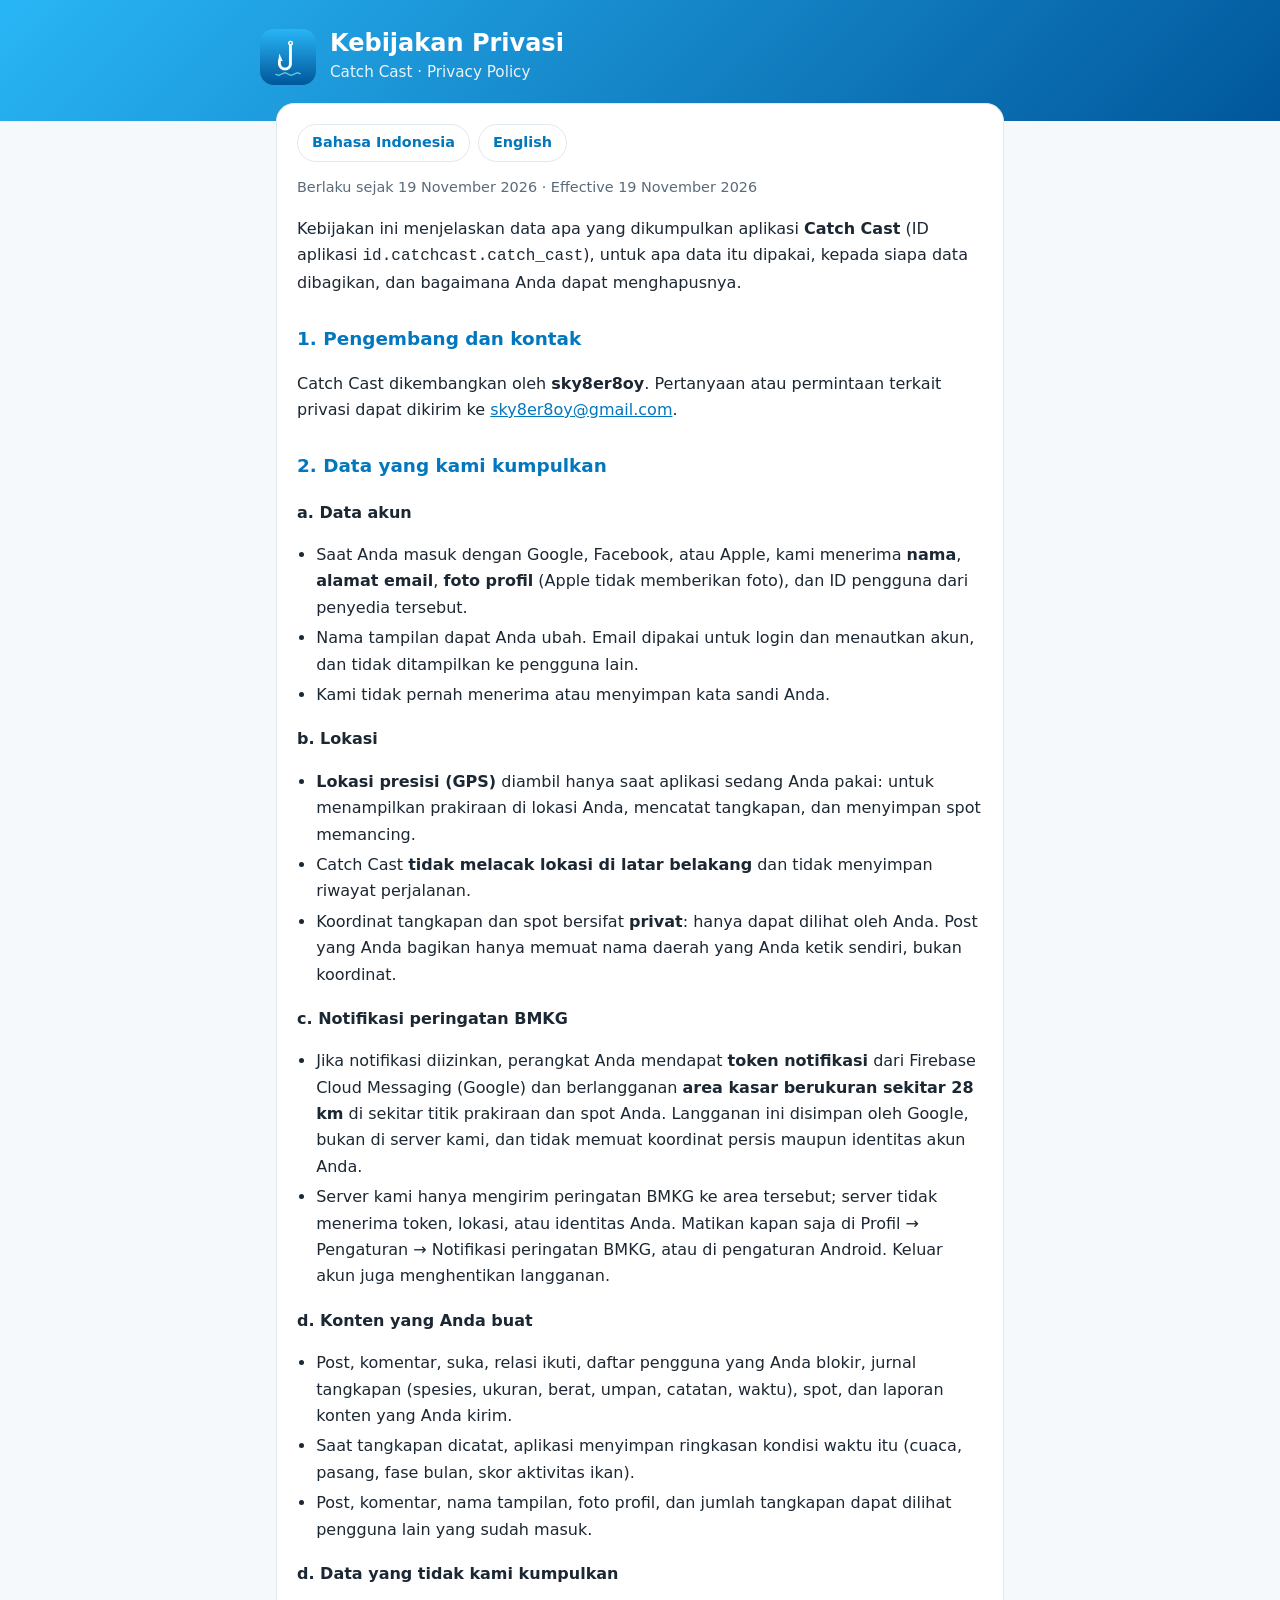
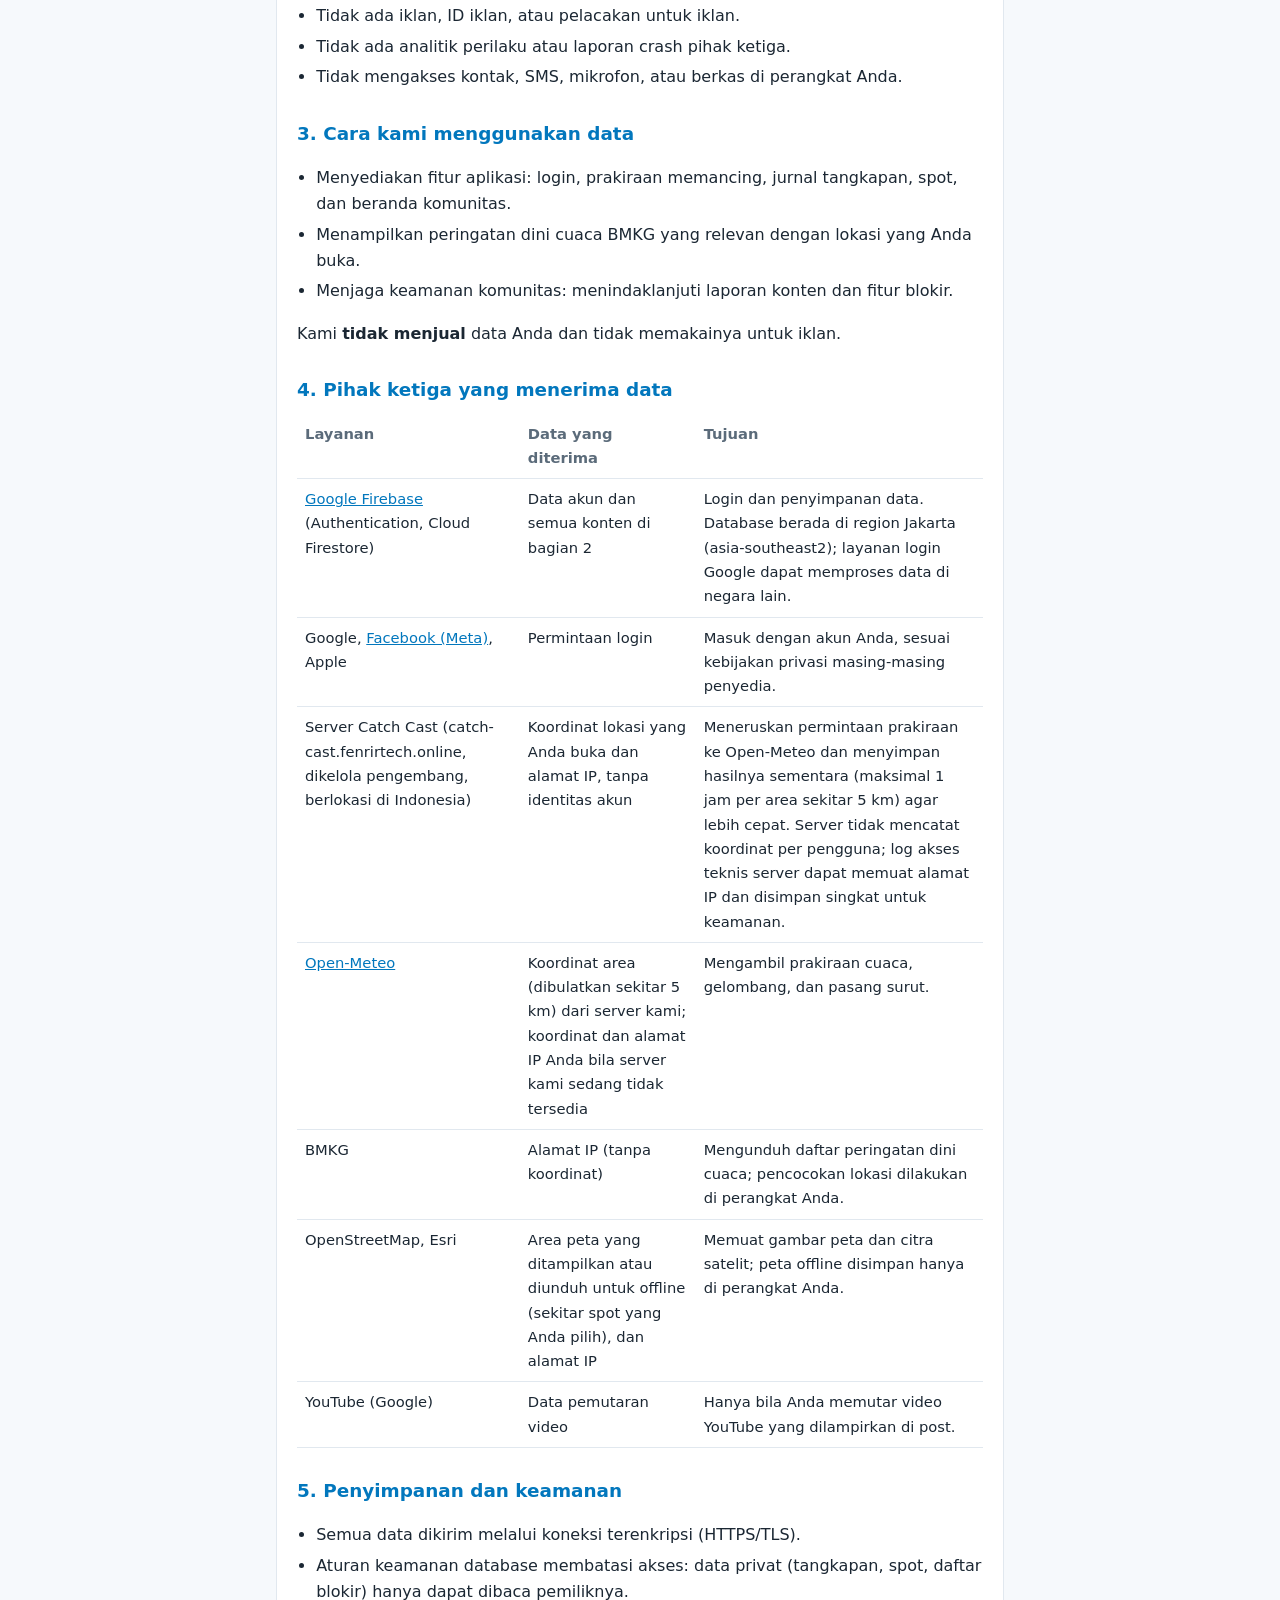
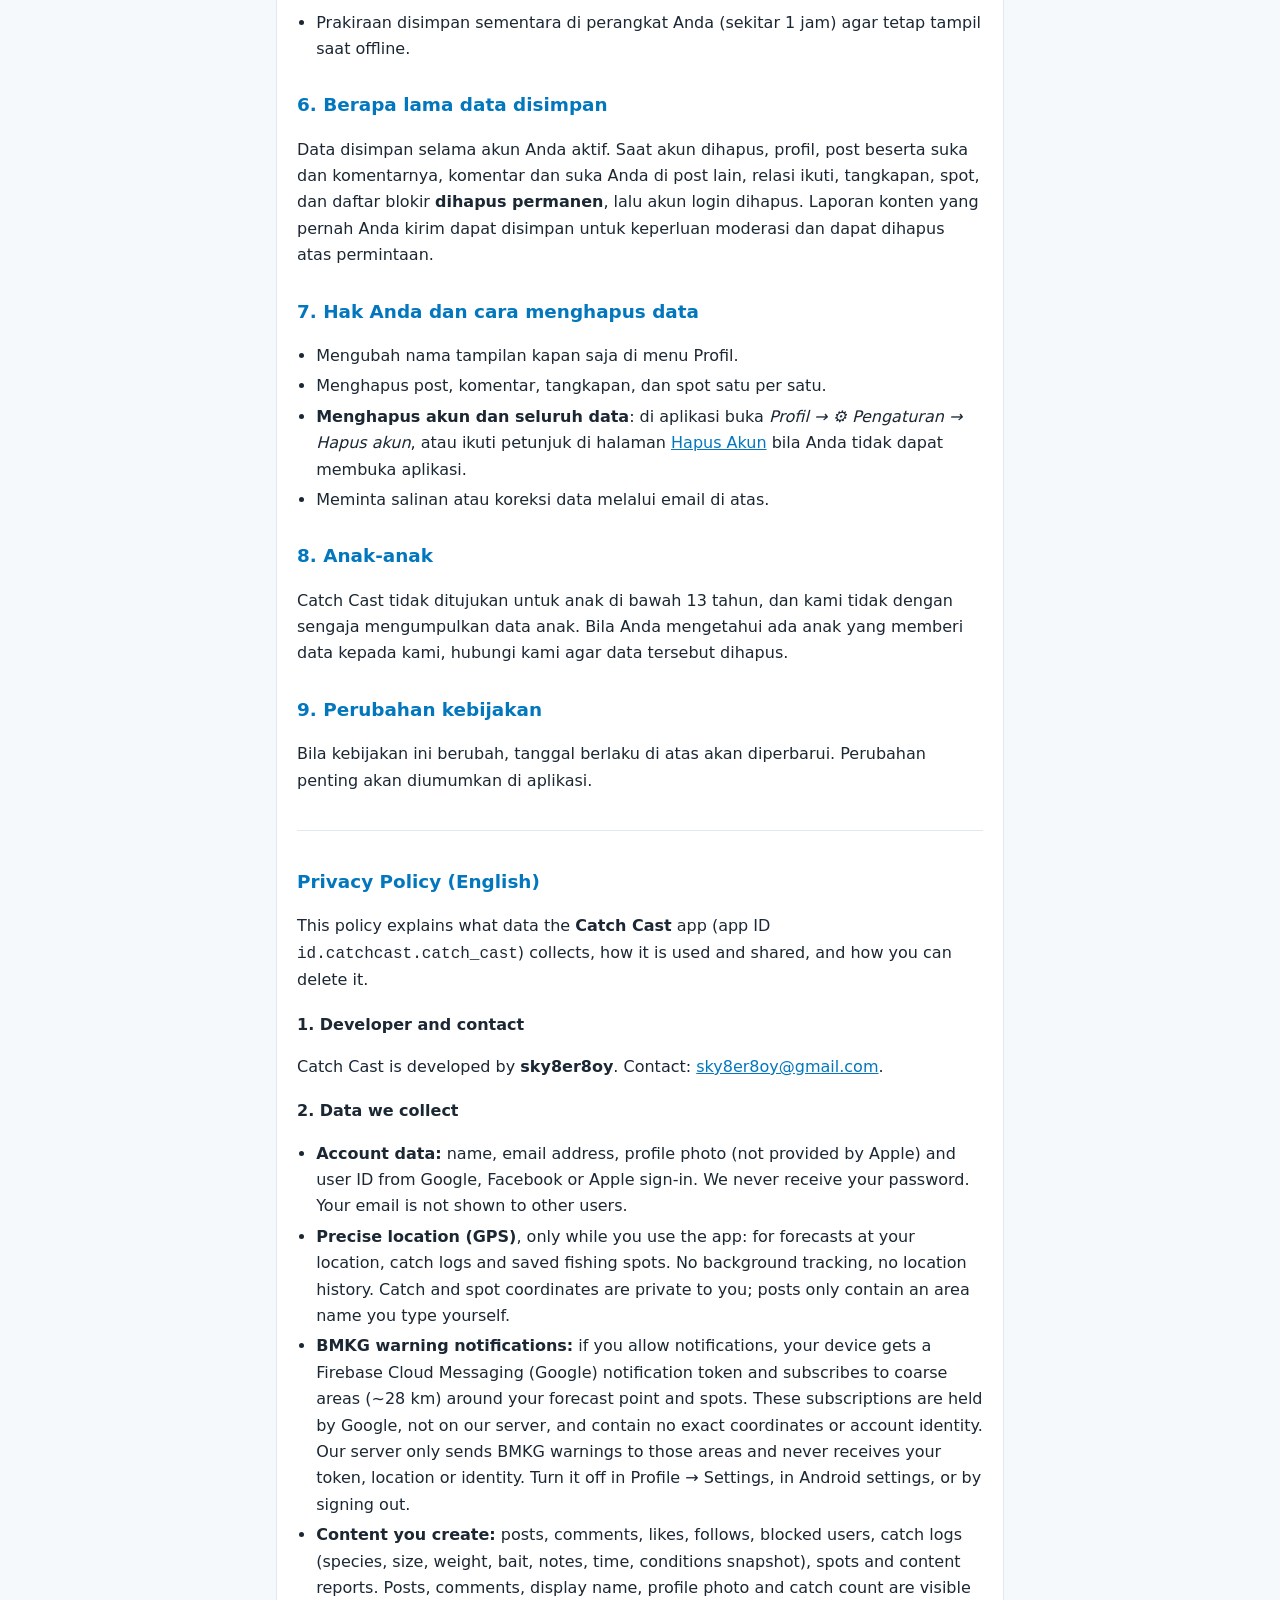
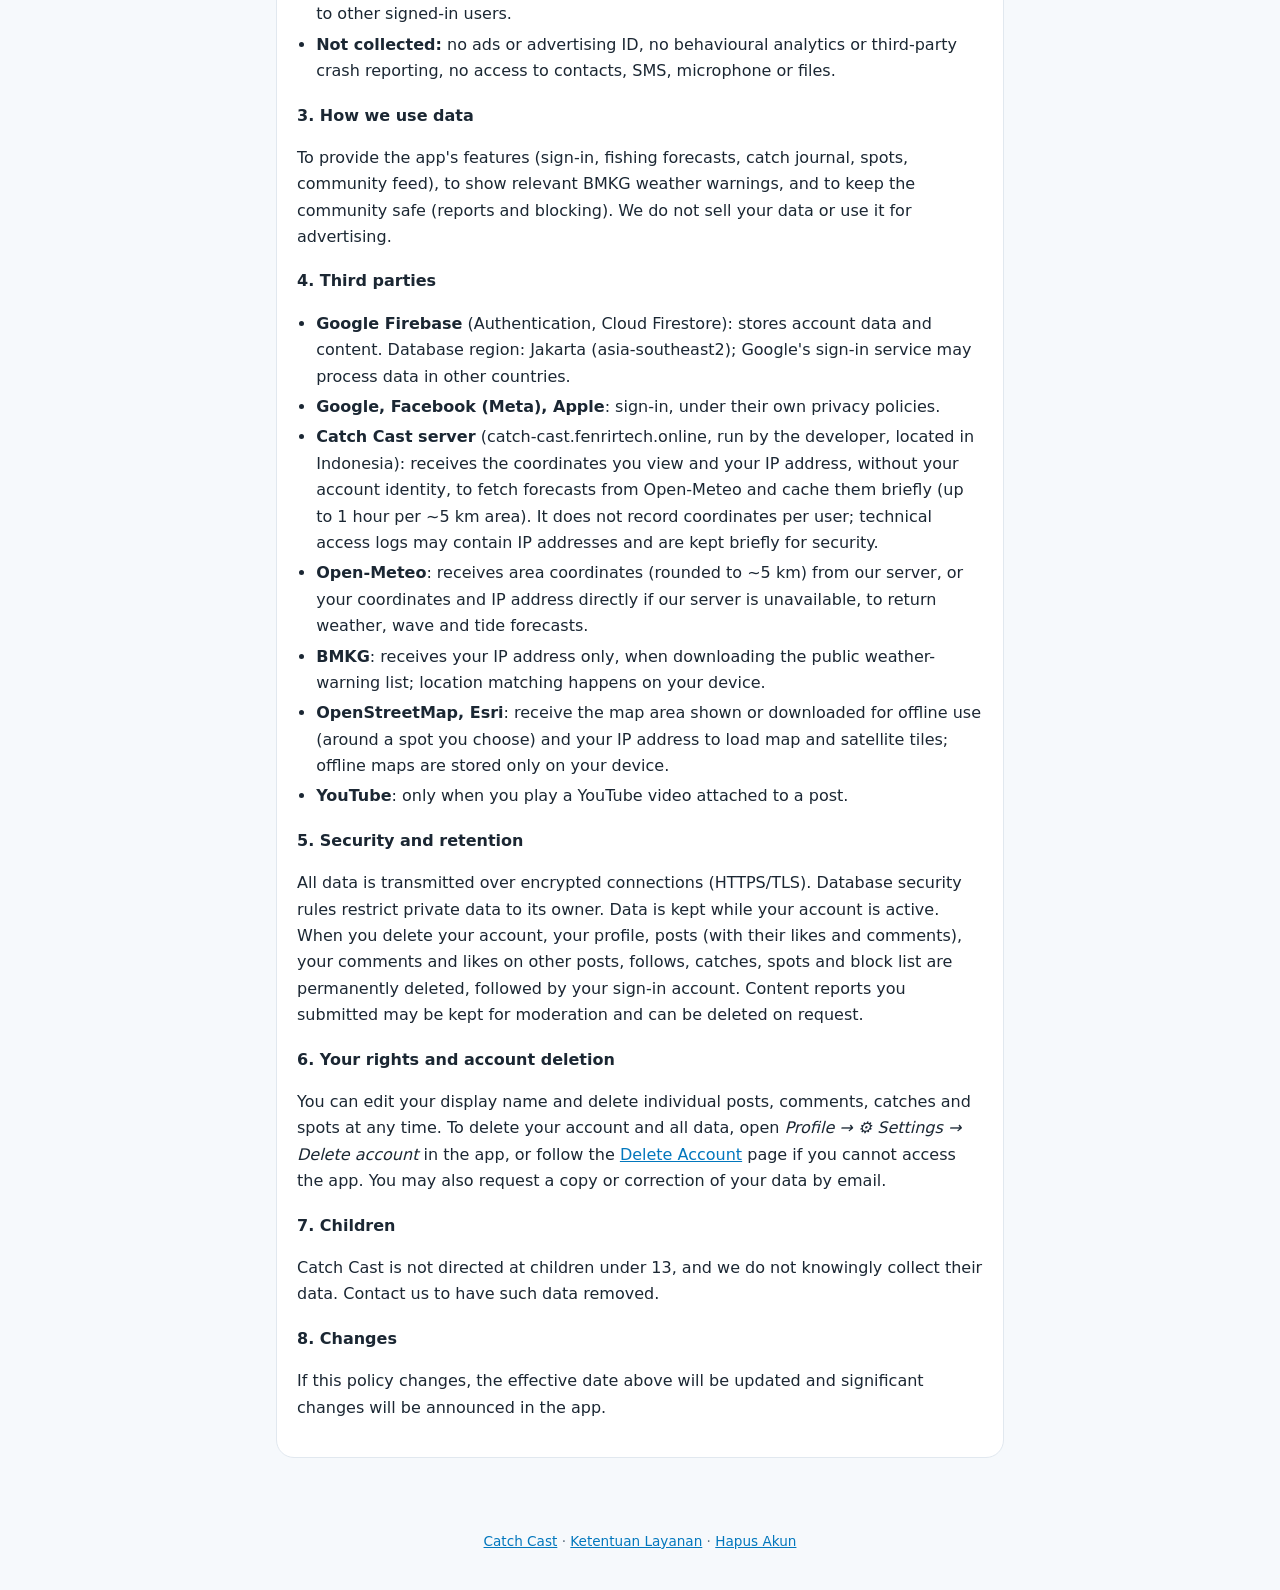
==== privacy/index.html @ 6a2d760c "Perbarui kebijakan privasi: server Catch Cast, notifikasi BMKG, peta offline Co-Authored-By: Claude " ====
<!doctype html>
<html lang="id">
<head>
<meta charset="utf-8">
<meta name="viewport" content="width=device-width, initial-scale=1">
<title>Kebijakan Privasi · Catch Cast</title>
<meta name="description" content="Kebijakan privasi aplikasi Catch Cast: data yang dikumpulkan, penggunaannya, dan cara menghapusnya.">
<link rel="icon" href="../icon.png">
<link rel="stylesheet" href="../style.css">
</head>
<body>
<header>
  <div class="wrap">
    <img src="../icon.png" alt="Logo Catch Cast">
    <div>
      <h1>Kebijakan Privasi</h1>
      <p>Catch Cast · Privacy Policy</p>
    </div>
  </div>
</header>
<main class="wrap">
<div class="card">
<div class="lang"><a href="#id">Bahasa Indonesia</a><a href="#en">English</a></div>
<p class="meta">Berlaku sejak 19 November 2026 · Effective 19 November 2026</p>

<section id="id">
<p>Kebijakan ini menjelaskan data apa yang dikumpulkan aplikasi <strong>Catch Cast</strong> (ID aplikasi <code>id.catchcast.catch_cast</code>), untuk apa data itu dipakai, kepada siapa data dibagikan, dan bagaimana Anda dapat menghapusnya.</p>

<h2>1. Pengembang dan kontak</h2>
<p>Catch Cast dikembangkan oleh <strong>sky8er8oy</strong>. Pertanyaan atau permintaan terkait privasi dapat dikirim ke <a href="mailto:sky8er8oy@gmail.com">sky8er8oy@gmail.com</a>.</p>

<h2>2. Data yang kami kumpulkan</h2>
<h3>a. Data akun</h3>
<ul>
  <li>Saat Anda masuk dengan Google, Facebook, atau Apple, kami menerima <strong>nama</strong>, <strong>alamat email</strong>, <strong>foto profil</strong> (Apple tidak memberikan foto), dan ID pengguna dari penyedia tersebut.</li>
  <li>Nama tampilan dapat Anda ubah. Email dipakai untuk login dan menautkan akun, dan tidak ditampilkan ke pengguna lain.</li>
  <li>Kami tidak pernah menerima atau menyimpan kata sandi Anda.</li>
</ul>
<h3>b. Lokasi</h3>
<ul>
  <li><strong>Lokasi presisi (GPS)</strong> diambil hanya saat aplikasi sedang Anda pakai: untuk menampilkan prakiraan di lokasi Anda, mencatat tangkapan, dan menyimpan spot memancing.</li>
  <li>Catch Cast <strong>tidak melacak lokasi di latar belakang</strong> dan tidak menyimpan riwayat perjalanan.</li>
  <li>Koordinat tangkapan dan spot bersifat <strong>privat</strong>: hanya dapat dilihat oleh Anda. Post yang Anda bagikan hanya memuat nama daerah yang Anda ketik sendiri, bukan koordinat.</li>
</ul>
<h3>c. Notifikasi peringatan BMKG</h3>
<ul>
  <li>Jika notifikasi diizinkan, perangkat Anda mendapat <strong>token notifikasi</strong> dari Firebase Cloud Messaging (Google) dan berlangganan <strong>area kasar berukuran sekitar 28 km</strong> di sekitar titik prakiraan dan spot Anda. Langganan ini disimpan oleh Google, bukan di server kami, dan tidak memuat koordinat persis maupun identitas akun Anda.</li>
  <li>Server kami hanya mengirim peringatan BMKG ke area tersebut; server tidak menerima token, lokasi, atau identitas Anda. Matikan kapan saja di Profil → Pengaturan → Notifikasi peringatan BMKG, atau di pengaturan Android. Keluar akun juga menghentikan langganan.</li>
</ul>
<h3>d. Konten yang Anda buat</h3>
<ul>
  <li>Post, komentar, suka, relasi ikuti, daftar pengguna yang Anda blokir, jurnal tangkapan (spesies, ukuran, berat, umpan, catatan, waktu), spot, dan laporan konten yang Anda kirim.</li>
  <li>Saat tangkapan dicatat, aplikasi menyimpan ringkasan kondisi waktu itu (cuaca, pasang, fase bulan, skor aktivitas ikan).</li>
  <li>Post, komentar, nama tampilan, foto profil, dan jumlah tangkapan dapat dilihat pengguna lain yang sudah masuk.</li>
</ul>
<h3>d. Data yang tidak kami kumpulkan</h3>
<ul>
  <li>Tidak ada iklan, ID iklan, atau pelacakan untuk iklan.</li>
  <li>Tidak ada analitik perilaku atau laporan crash pihak ketiga.</li>
  <li>Tidak mengakses kontak, SMS, mikrofon, atau berkas di perangkat Anda.</li>
</ul>

<h2>3. Cara kami menggunakan data</h2>
<ul>
  <li>Menyediakan fitur aplikasi: login, prakiraan memancing, jurnal tangkapan, spot, dan beranda komunitas.</li>
  <li>Menampilkan peringatan dini cuaca BMKG yang relevan dengan lokasi yang Anda buka.</li>
  <li>Menjaga keamanan komunitas: menindaklanjuti laporan konten dan fitur blokir.</li>
</ul>
<p>Kami <strong>tidak menjual</strong> data Anda dan tidak memakainya untuk iklan.</p>

<h2>4. Pihak ketiga yang menerima data</h2>
<div class="table-scroll">
<table>
  <tr><th>Layanan</th><th>Data yang diterima</th><th>Tujuan</th></tr>
  <tr><td><a href="https://firebase.google.com/support/privacy">Google Firebase</a> (Authentication, Cloud Firestore)</td><td>Data akun dan semua konten di bagian 2</td><td>Login dan penyimpanan data. Database berada di region Jakarta (asia-southeast2); layanan login Google dapat memproses data di negara lain.</td></tr>
  <tr><td>Google, <a href="https://www.facebook.com/privacy/policy">Facebook (Meta)</a>, Apple</td><td>Permintaan login</td><td>Masuk dengan akun Anda, sesuai kebijakan privasi masing-masing penyedia.</td></tr>
  <tr><td>Server Catch Cast (catch-cast.fenrirtech.online, dikelola pengembang, berlokasi di Indonesia)</td><td>Koordinat lokasi yang Anda buka dan alamat IP, tanpa identitas akun</td><td>Meneruskan permintaan prakiraan ke Open-Meteo dan menyimpan hasilnya sementara (maksimal 1 jam per area sekitar 5 km) agar lebih cepat. Server tidak mencatat koordinat per pengguna; log akses teknis server dapat memuat alamat IP dan disimpan singkat untuk keamanan.</td></tr>
  <tr><td><a href="https://open-meteo.com/en/terms">Open-Meteo</a></td><td>Koordinat area (dibulatkan sekitar 5 km) dari server kami; koordinat dan alamat IP Anda bila server kami sedang tidak tersedia</td><td>Mengambil prakiraan cuaca, gelombang, dan pasang surut.</td></tr>
  <tr><td>BMKG</td><td>Alamat IP (tanpa koordinat)</td><td>Mengunduh daftar peringatan dini cuaca; pencocokan lokasi dilakukan di perangkat Anda.</td></tr>
  <tr><td>OpenStreetMap, Esri</td><td>Area peta yang ditampilkan atau diunduh untuk offline (sekitar spot yang Anda pilih), dan alamat IP</td><td>Memuat gambar peta dan citra satelit; peta offline disimpan hanya di perangkat Anda.</td></tr>
  <tr><td>YouTube (Google)</td><td>Data pemutaran video</td><td>Hanya bila Anda memutar video YouTube yang dilampirkan di post.</td></tr>
</table>
</div>

<h2>5. Penyimpanan dan keamanan</h2>
<ul>
  <li>Semua data dikirim melalui koneksi terenkripsi (HTTPS/TLS).</li>
  <li>Aturan keamanan database membatasi akses: data privat (tangkapan, spot, daftar blokir) hanya dapat dibaca pemiliknya.</li>
  <li>Prakiraan disimpan sementara di perangkat Anda (sekitar 1 jam) agar tetap tampil saat offline.</li>
</ul>

<h2>6. Berapa lama data disimpan</h2>
<p>Data disimpan selama akun Anda aktif. Saat akun dihapus, profil, post beserta suka dan komentarnya, komentar dan suka Anda di post lain, relasi ikuti, tangkapan, spot, dan daftar blokir <strong>dihapus permanen</strong>, lalu akun login dihapus. Laporan konten yang pernah Anda kirim dapat disimpan untuk keperluan moderasi dan dapat dihapus atas permintaan.</p>

<h2>7. Hak Anda dan cara menghapus data</h2>
<ul>
  <li>Mengubah nama tampilan kapan saja di menu Profil.</li>
  <li>Menghapus post, komentar, tangkapan, dan spot satu per satu.</li>
  <li><strong>Menghapus akun dan seluruh data</strong>: di aplikasi buka <em>Profil → ⚙ Pengaturan → Hapus akun</em>, atau ikuti petunjuk di halaman <a href="../delete-account/">Hapus Akun</a> bila Anda tidak dapat membuka aplikasi.</li>
  <li>Meminta salinan atau koreksi data melalui email di atas.</li>
</ul>

<h2>8. Anak-anak</h2>
<p>Catch Cast tidak ditujukan untuk anak di bawah 13 tahun, dan kami tidak dengan sengaja mengumpulkan data anak. Bila Anda mengetahui ada anak yang memberi data kepada kami, hubungi kami agar data tersebut dihapus.</p>

<h2>9. Perubahan kebijakan</h2>
<p>Bila kebijakan ini berubah, tanggal berlaku di atas akan diperbarui. Perubahan penting akan diumumkan di aplikasi.</p>
</section>

<hr>

<section id="en">
<h2>Privacy Policy (English)</h2>
<p>This policy explains what data the <strong>Catch Cast</strong> app (app ID <code>id.catchcast.catch_cast</code>) collects, how it is used and shared, and how you can delete it.</p>

<h3>1. Developer and contact</h3>
<p>Catch Cast is developed by <strong>sky8er8oy</strong>. Contact: <a href="mailto:sky8er8oy@gmail.com">sky8er8oy@gmail.com</a>.</p>

<h3>2. Data we collect</h3>
<ul>
  <li><strong>Account data:</strong> name, email address, profile photo (not provided by Apple) and user ID from Google, Facebook or Apple sign-in. We never receive your password. Your email is not shown to other users.</li>
  <li><strong>Precise location (GPS)</strong>, only while you use the app: for forecasts at your location, catch logs and saved fishing spots. No background tracking, no location history. Catch and spot coordinates are private to you; posts only contain an area name you type yourself.</li>
  <li><strong>BMKG warning notifications:</strong> if you allow notifications, your device gets a Firebase Cloud Messaging (Google) notification token and subscribes to coarse areas (~28 km) around your forecast point and spots. These subscriptions are held by Google, not on our server, and contain no exact coordinates or account identity. Our server only sends BMKG warnings to those areas and never receives your token, location or identity. Turn it off in Profile → Settings, in Android settings, or by signing out.</li>
  <li><strong>Content you create:</strong> posts, comments, likes, follows, blocked users, catch logs (species, size, weight, bait, notes, time, conditions snapshot), spots and content reports. Posts, comments, display name, profile photo and catch count are visible to other signed-in users.</li>
  <li><strong>Not collected:</strong> no ads or advertising ID, no behavioural analytics or third-party crash reporting, no access to contacts, SMS, microphone or files.</li>
</ul>

<h3>3. How we use data</h3>
<p>To provide the app's features (sign-in, fishing forecasts, catch journal, spots, community feed), to show relevant BMKG weather warnings, and to keep the community safe (reports and blocking). We do not sell your data or use it for advertising.</p>

<h3>4. Third parties</h3>
<ul>
  <li><strong>Google Firebase</strong> (Authentication, Cloud Firestore): stores account data and content. Database region: Jakarta (asia-southeast2); Google's sign-in service may process data in other countries.</li>
  <li><strong>Google, Facebook (Meta), Apple</strong>: sign-in, under their own privacy policies.</li>
  <li><strong>Catch Cast server</strong> (catch-cast.fenrirtech.online, run by the developer, located in Indonesia): receives the coordinates you view and your IP address, without your account identity, to fetch forecasts from Open-Meteo and cache them briefly (up to 1 hour per ~5 km area). It does not record coordinates per user; technical access logs may contain IP addresses and are kept briefly for security.</li>
  <li><strong>Open-Meteo</strong>: receives area coordinates (rounded to ~5 km) from our server, or your coordinates and IP address directly if our server is unavailable, to return weather, wave and tide forecasts.</li>
  <li><strong>BMKG</strong>: receives your IP address only, when downloading the public weather-warning list; location matching happens on your device.</li>
  <li><strong>OpenStreetMap, Esri</strong>: receive the map area shown or downloaded for offline use (around a spot you choose) and your IP address to load map and satellite tiles; offline maps are stored only on your device.</li>
  <li><strong>YouTube</strong>: only when you play a YouTube video attached to a post.</li>
</ul>

<h3>5. Security and retention</h3>
<p>All data is transmitted over encrypted connections (HTTPS/TLS). Database security rules restrict private data to its owner. Data is kept while your account is active. When you delete your account, your profile, posts (with their likes and comments), your comments and likes on other posts, follows, catches, spots and block list are permanently deleted, followed by your sign-in account. Content reports you submitted may be kept for moderation and can be deleted on request.</p>

<h3>6. Your rights and account deletion</h3>
<p>You can edit your display name and delete individual posts, comments, catches and spots at any time. To delete your account and all data, open <em>Profile → ⚙ Settings → Delete account</em> in the app, or follow the <a href="../delete-account/#en">Delete Account</a> page if you cannot access the app. You may also request a copy or correction of your data by email.</p>

<h3>7. Children</h3>
<p>Catch Cast is not directed at children under 13, and we do not knowingly collect their data. Contact us to have such data removed.</p>

<h3>8. Changes</h3>
<p>If this policy changes, the effective date above will be updated and significant changes will be announced in the app.</p>
</section>
</div>
</main>
<footer><a href="../">Catch Cast</a> · <a href="../terms/">Ketentuan Layanan</a> · <a href="../delete-account/">Hapus Akun</a></footer>
</body>
</html>
---- style.css ----
:root {
  --sea: #0277bd;
  --sea-light: #29b6f6;
  --sea-deep: #01579b;
  --coral: #ff7a59;
  --text: #1b2733;
  --muted: #5b6b7a;
  --bg: #f6f9fc;
  --card: #ffffff;
  --line: #e1e8ef;
}
@media (prefers-color-scheme: dark) {
  :root {
    --text: #e6edf3;
    --muted: #9fb0c0;
    --bg: #0d1620;
    --card: #15212d;
    --line: #243445;
  }
}
* { box-sizing: border-box; }
body {
  margin: 0;
  font-family: "Plus Jakarta Sans", system-ui, -apple-system, "Segoe UI", Roboto, sans-serif;
  background: var(--bg);
  color: var(--text);
  line-height: 1.65;
  font-size: 16px;
}
header {
  background: linear-gradient(135deg, var(--sea-light), var(--sea-deep));
  color: #fff;
  padding: 28px 16px 36px;
}
header .wrap { display: flex; align-items: center; gap: 14px; }
header img { width: 56px; height: 56px; border-radius: 14px; }
header h1 { margin: 0; font-size: 1.5rem; line-height: 1.25; }
header p { margin: 2px 0 0; opacity: .9; font-size: .95rem; }
.wrap { max-width: 760px; margin: 0 auto; }
main { padding: 0 16px 48px; }
.card {
  background: var(--card);
  border: 1px solid var(--line);
  border-radius: 18px;
  padding: 20px;
  margin-top: -18px;
}
h2 { font-size: 1.15rem; margin: 28px 0 8px; color: var(--sea); }
@media (prefers-color-scheme: dark) { h2 { color: var(--sea-light); } }
h3 { font-size: 1rem; margin: 18px 0 6px; }
ul { padding-left: 1.2em; }
li { margin: 4px 0; }
a { color: var(--sea); }
@media (prefers-color-scheme: dark) { a { color: var(--sea-light); } }
.meta { color: var(--muted); font-size: .9rem; }
.lang { display: flex; gap: 8px; margin: 0 0 12px; flex-wrap: wrap; }
.lang a, .btn {
  display: inline-block;
  padding: 6px 14px;
  border-radius: 999px;
  border: 1px solid var(--line);
  text-decoration: none;
  font-weight: 600;
  font-size: .9rem;
}
.btn.primary { background: var(--coral); border-color: var(--coral); color: #fff; }
table { width: 100%; border-collapse: collapse; font-size: .92rem; }
th, td { text-align: left; vertical-align: top; padding: 8px; border-bottom: 1px solid var(--line); }
th { color: var(--muted); font-weight: 600; }
.table-scroll { overflow-x: auto; }
.note {
  background: rgba(2, 119, 189, .08);
  border-left: 4px solid var(--sea);
  padding: 10px 14px;
  border-radius: 8px;
}
hr { border: 0; border-top: 1px solid var(--line); margin: 36px 0; }
footer { text-align: center; color: var(--muted); font-size: .85rem; padding: 24px 16px 40px; }
ol li { margin: 6px 0; }
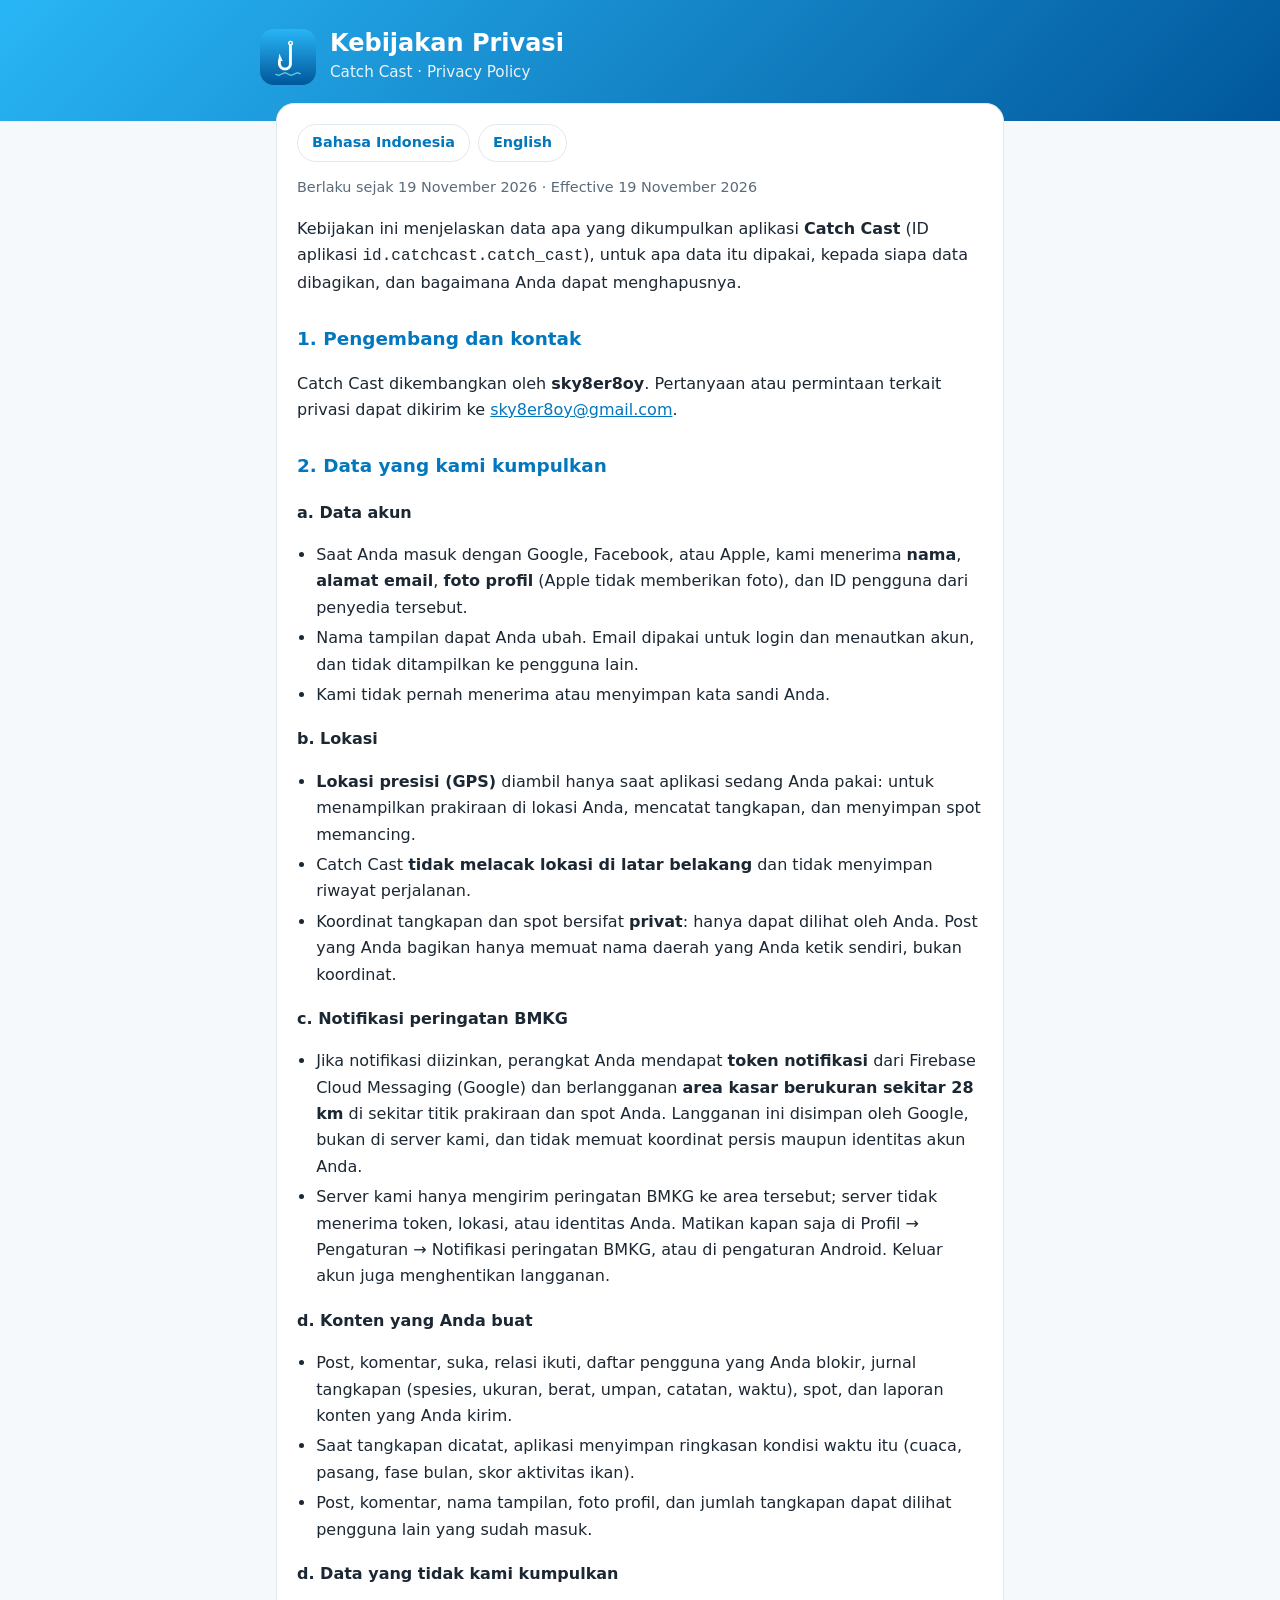
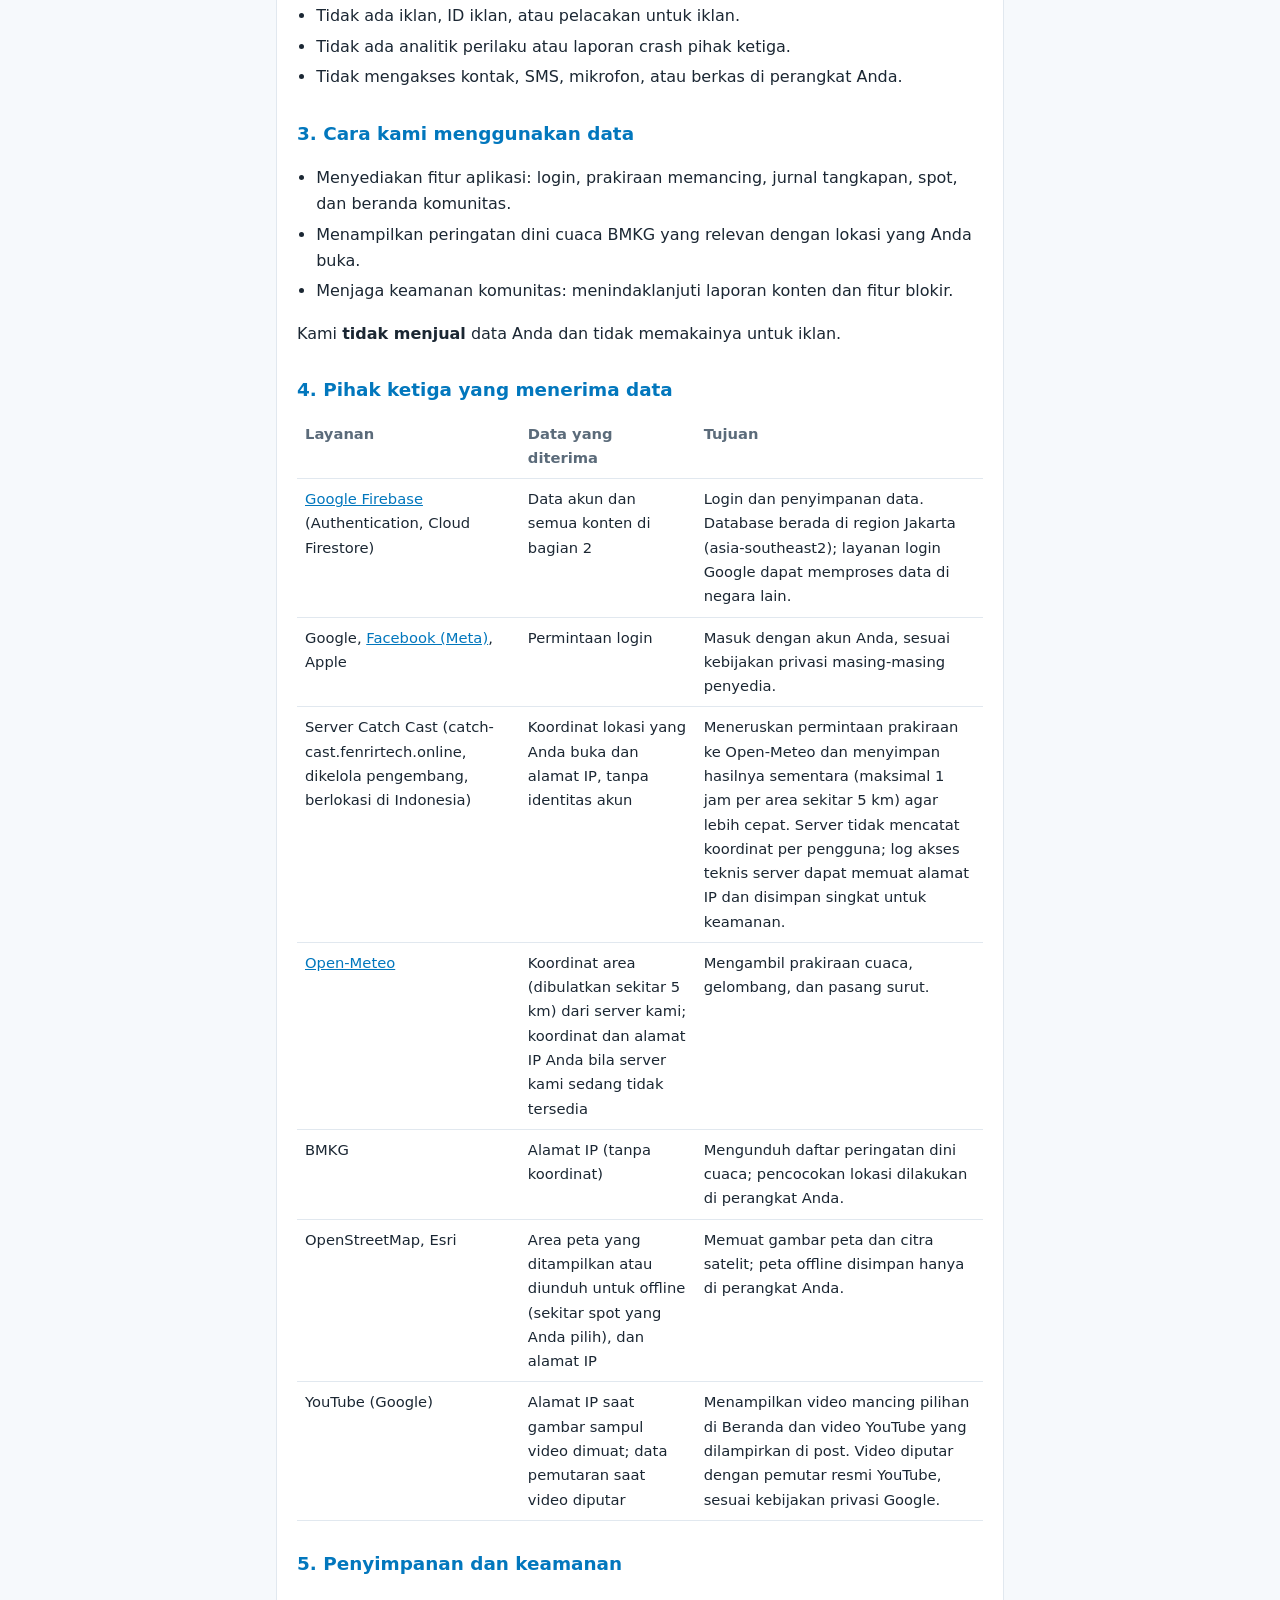
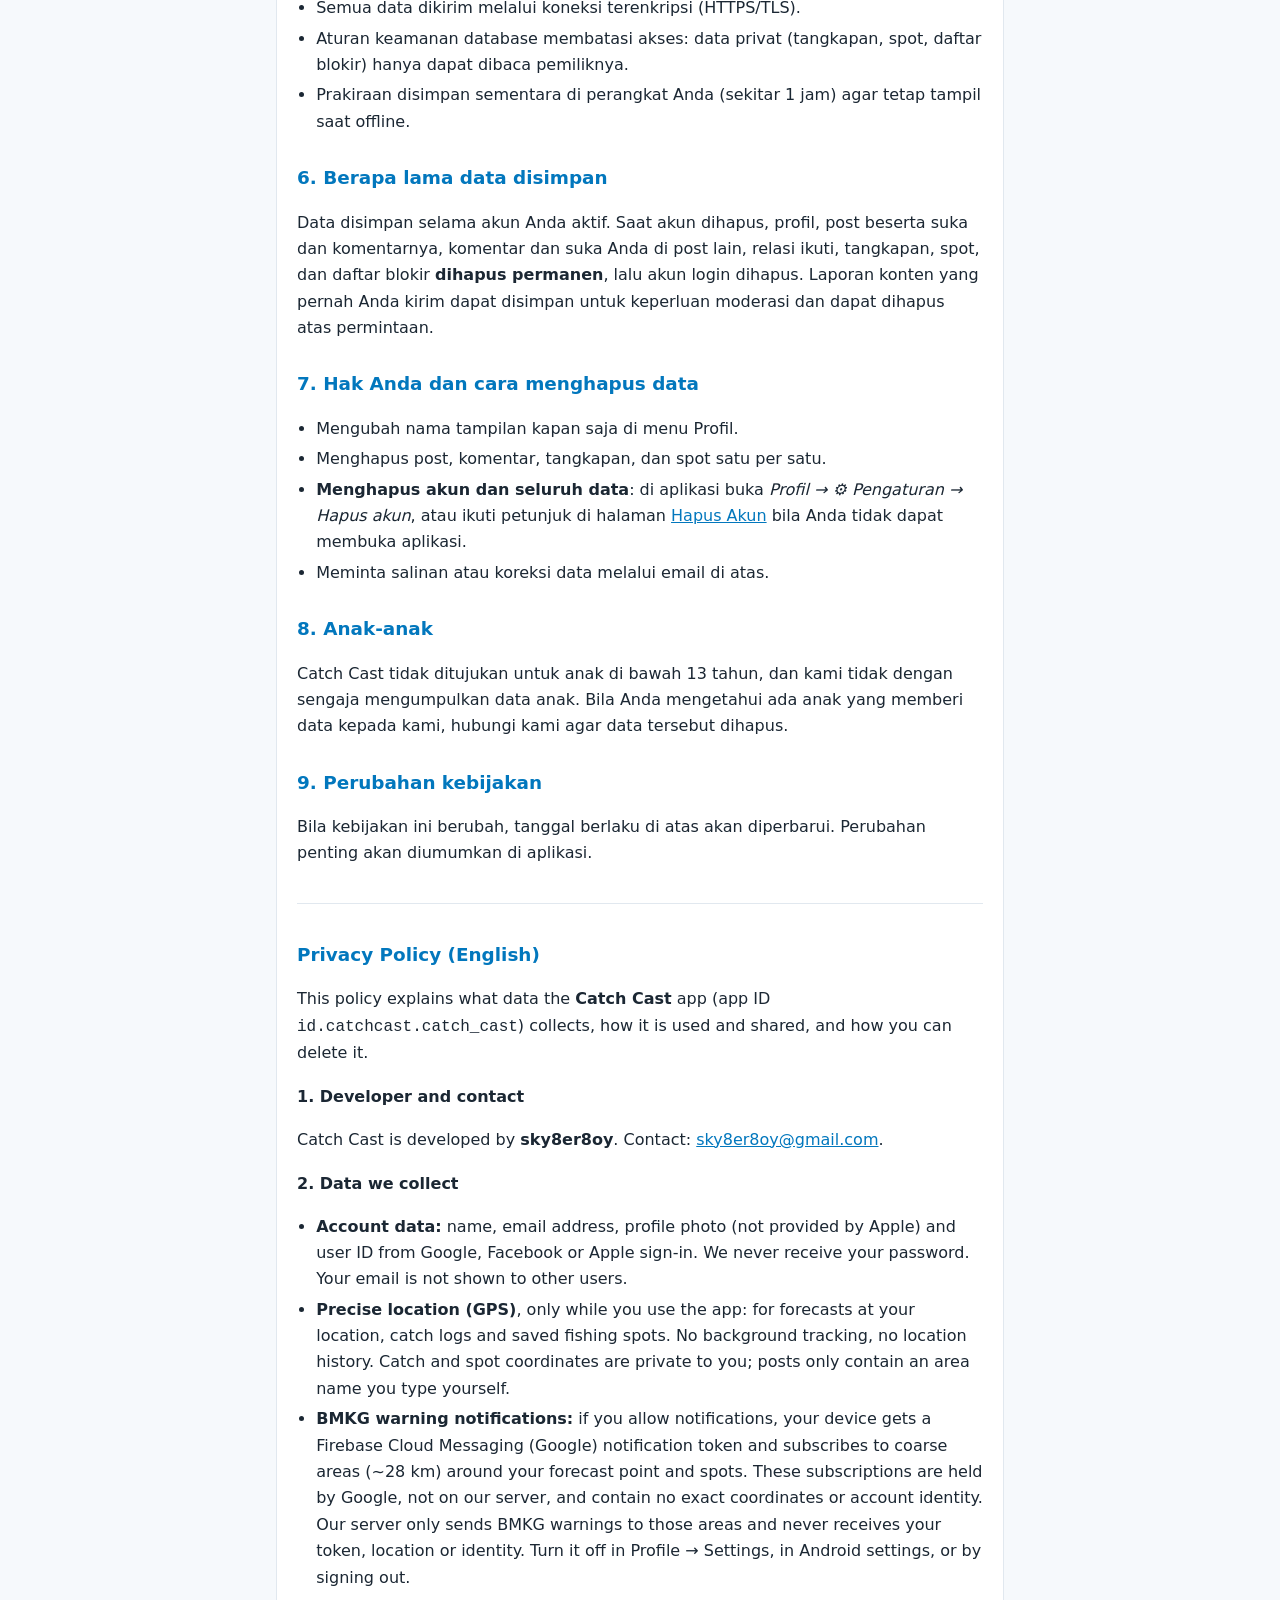
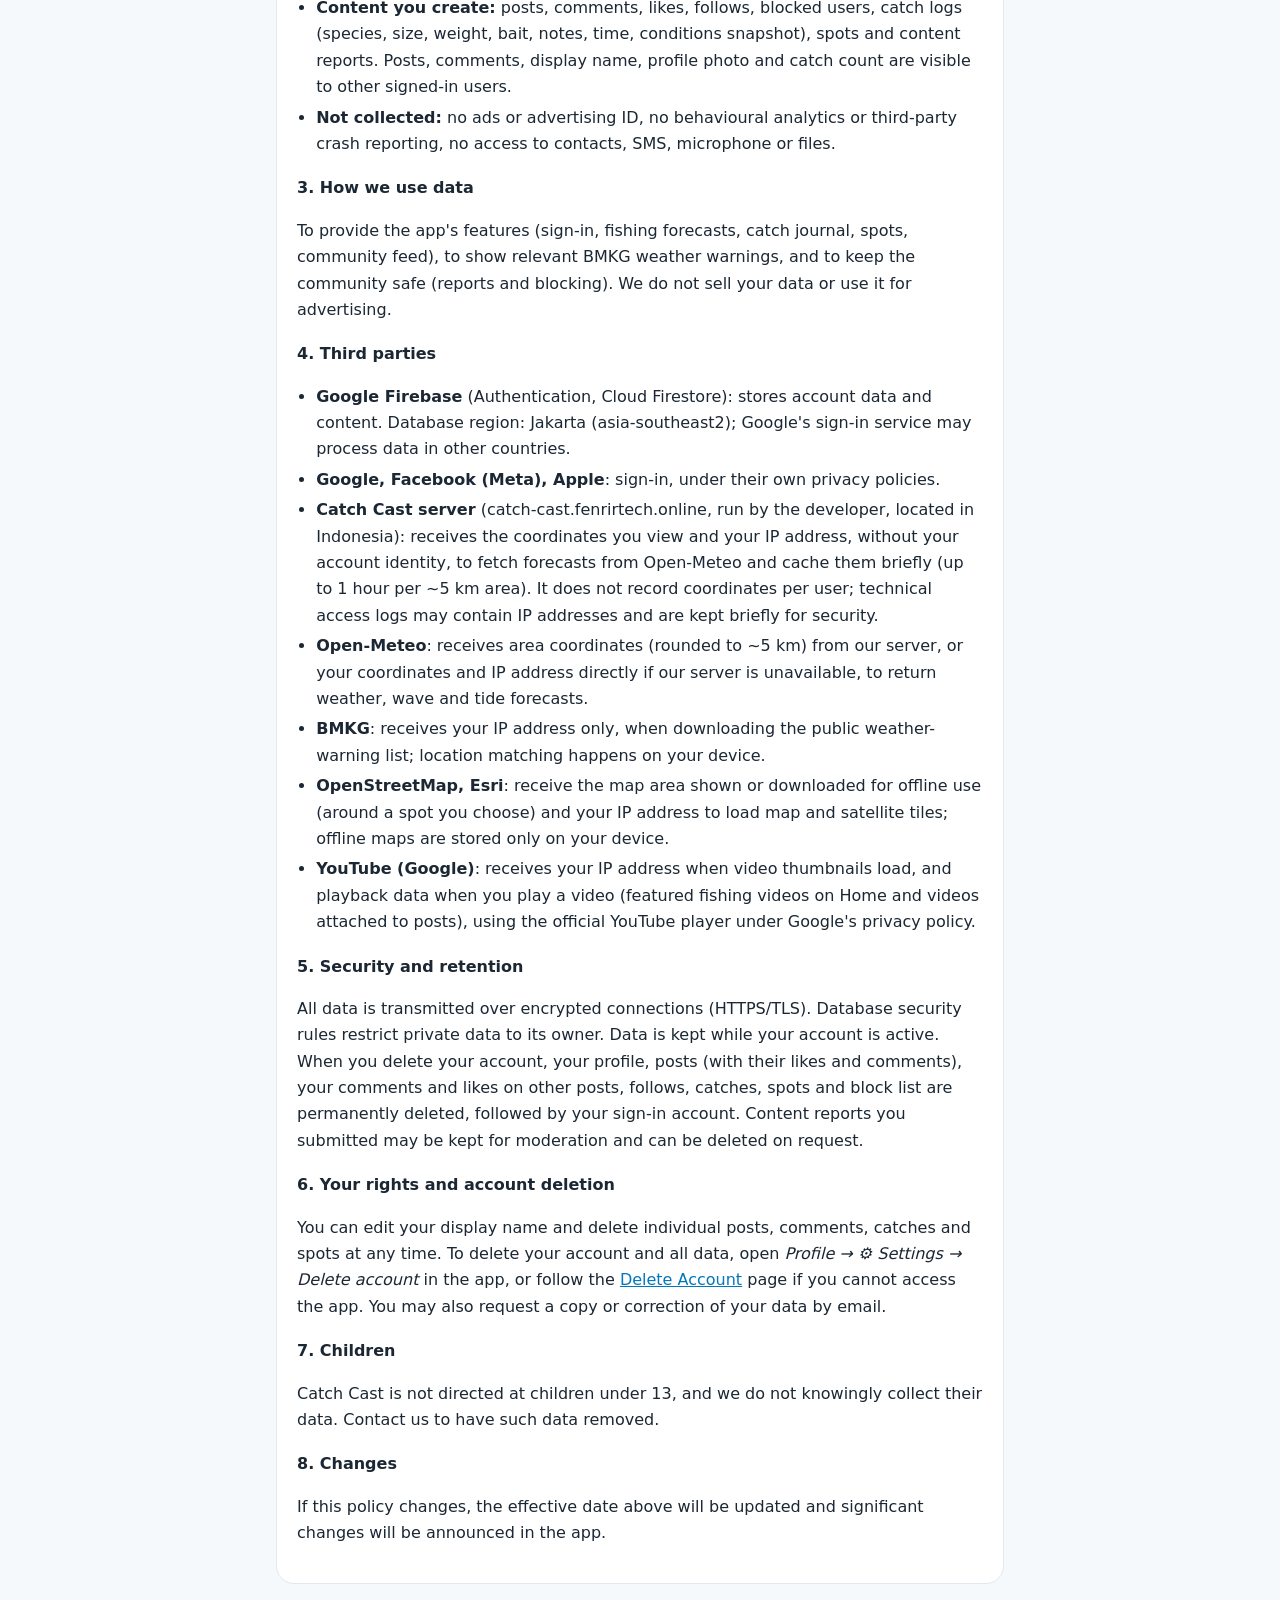
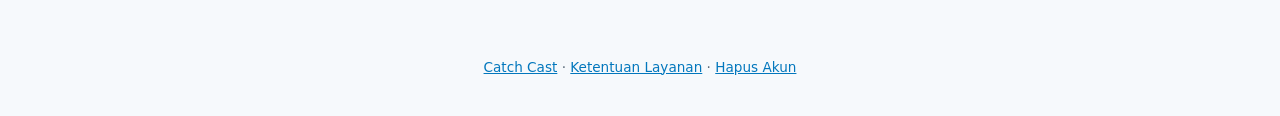
==== commit b112c882: "Kebijakan privasi: video mancing pilihan YouTube di Beranda Co-Authored-By: Claude Opus 5.5 <noreply" ====
--- a/privacy/index.html
+++ b/privacy/index.html
@@ -78,7 +78,7 @@
   <tr><td><a href="https://open-meteo.com/en/terms">Open-Meteo</a></td><td>Koordinat area (dibulatkan sekitar 5 km) dari server kami; koordinat dan alamat IP Anda bila server kami sedang tidak tersedia</td><td>Mengambil prakiraan cuaca, gelombang, dan pasang surut.</td></tr>
   <tr><td>BMKG</td><td>Alamat IP (tanpa koordinat)</td><td>Mengunduh daftar peringatan dini cuaca; pencocokan lokasi dilakukan di perangkat Anda.</td></tr>
   <tr><td>OpenStreetMap, Esri</td><td>Area peta yang ditampilkan atau diunduh untuk offline (sekitar spot yang Anda pilih), dan alamat IP</td><td>Memuat gambar peta dan citra satelit; peta offline disimpan hanya di perangkat Anda.</td></tr>
-  <tr><td>YouTube (Google)</td><td>Data pemutaran video</td><td>Hanya bila Anda memutar video YouTube yang dilampirkan di post.</td></tr>
+  <tr><td>YouTube (Google)</td><td>Alamat IP saat gambar sampul video dimuat; data pemutaran saat video diputar</td><td>Menampilkan video mancing pilihan di Beranda dan video YouTube yang dilampirkan di post. Video diputar dengan pemutar resmi YouTube, sesuai kebijakan privasi Google.</td></tr>
 </table>
 </div>
 
@@ -136,7 +136,7 @@
   <li><strong>Open-Meteo</strong>: receives area coordinates (rounded to ~5 km) from our server, or your coordinates and IP address directly if our server is unavailable, to return weather, wave and tide forecasts.</li>
   <li><strong>BMKG</strong>: receives your IP address only, when downloading the public weather-warning list; location matching happens on your device.</li>
   <li><strong>OpenStreetMap, Esri</strong>: receive the map area shown or downloaded for offline use (around a spot you choose) and your IP address to load map and satellite tiles; offline maps are stored only on your device.</li>
-  <li><strong>YouTube</strong>: only when you play a YouTube video attached to a post.</li>
+  <li><strong>YouTube (Google)</strong>: receives your IP address when video thumbnails load, and playback data when you play a video (featured fishing videos on Home and videos attached to posts), using the official YouTube player under Google's privacy policy.</li>
 </ul>
 
 <h3>5. Security and retention</h3>
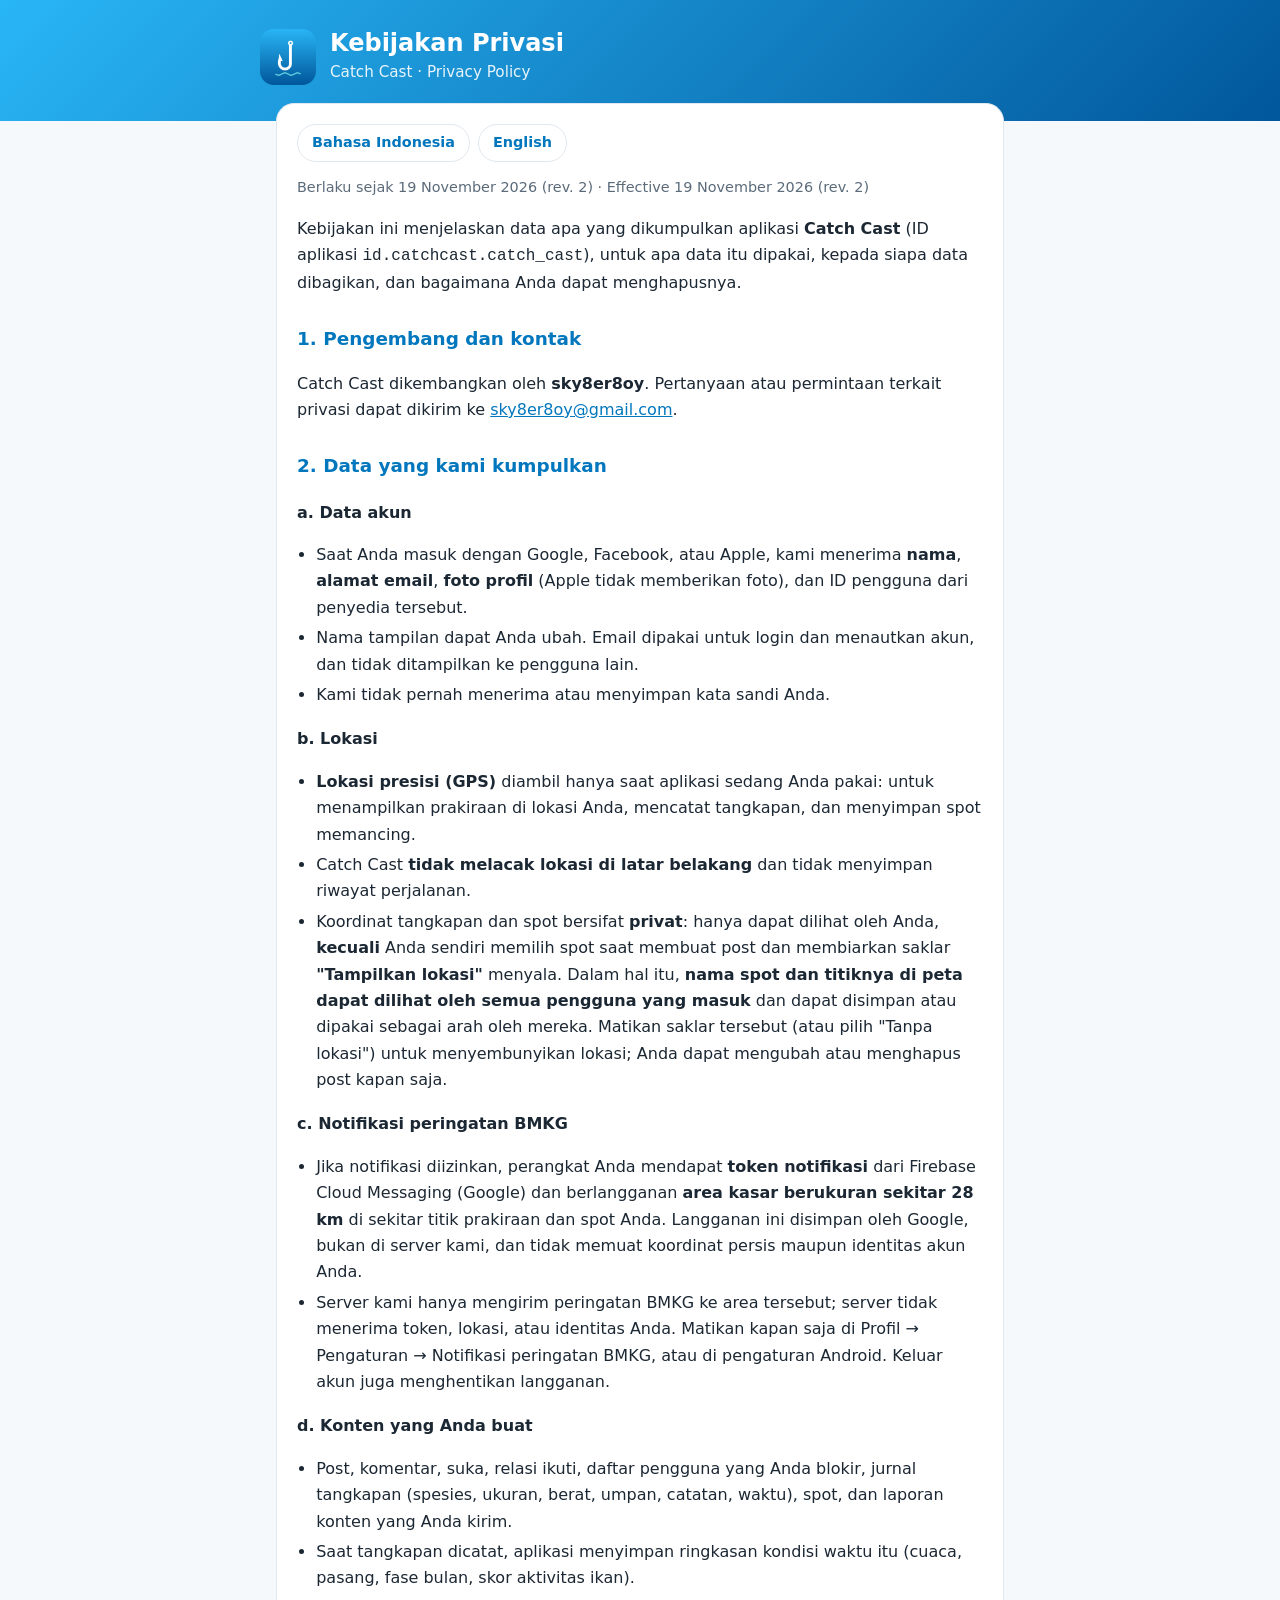
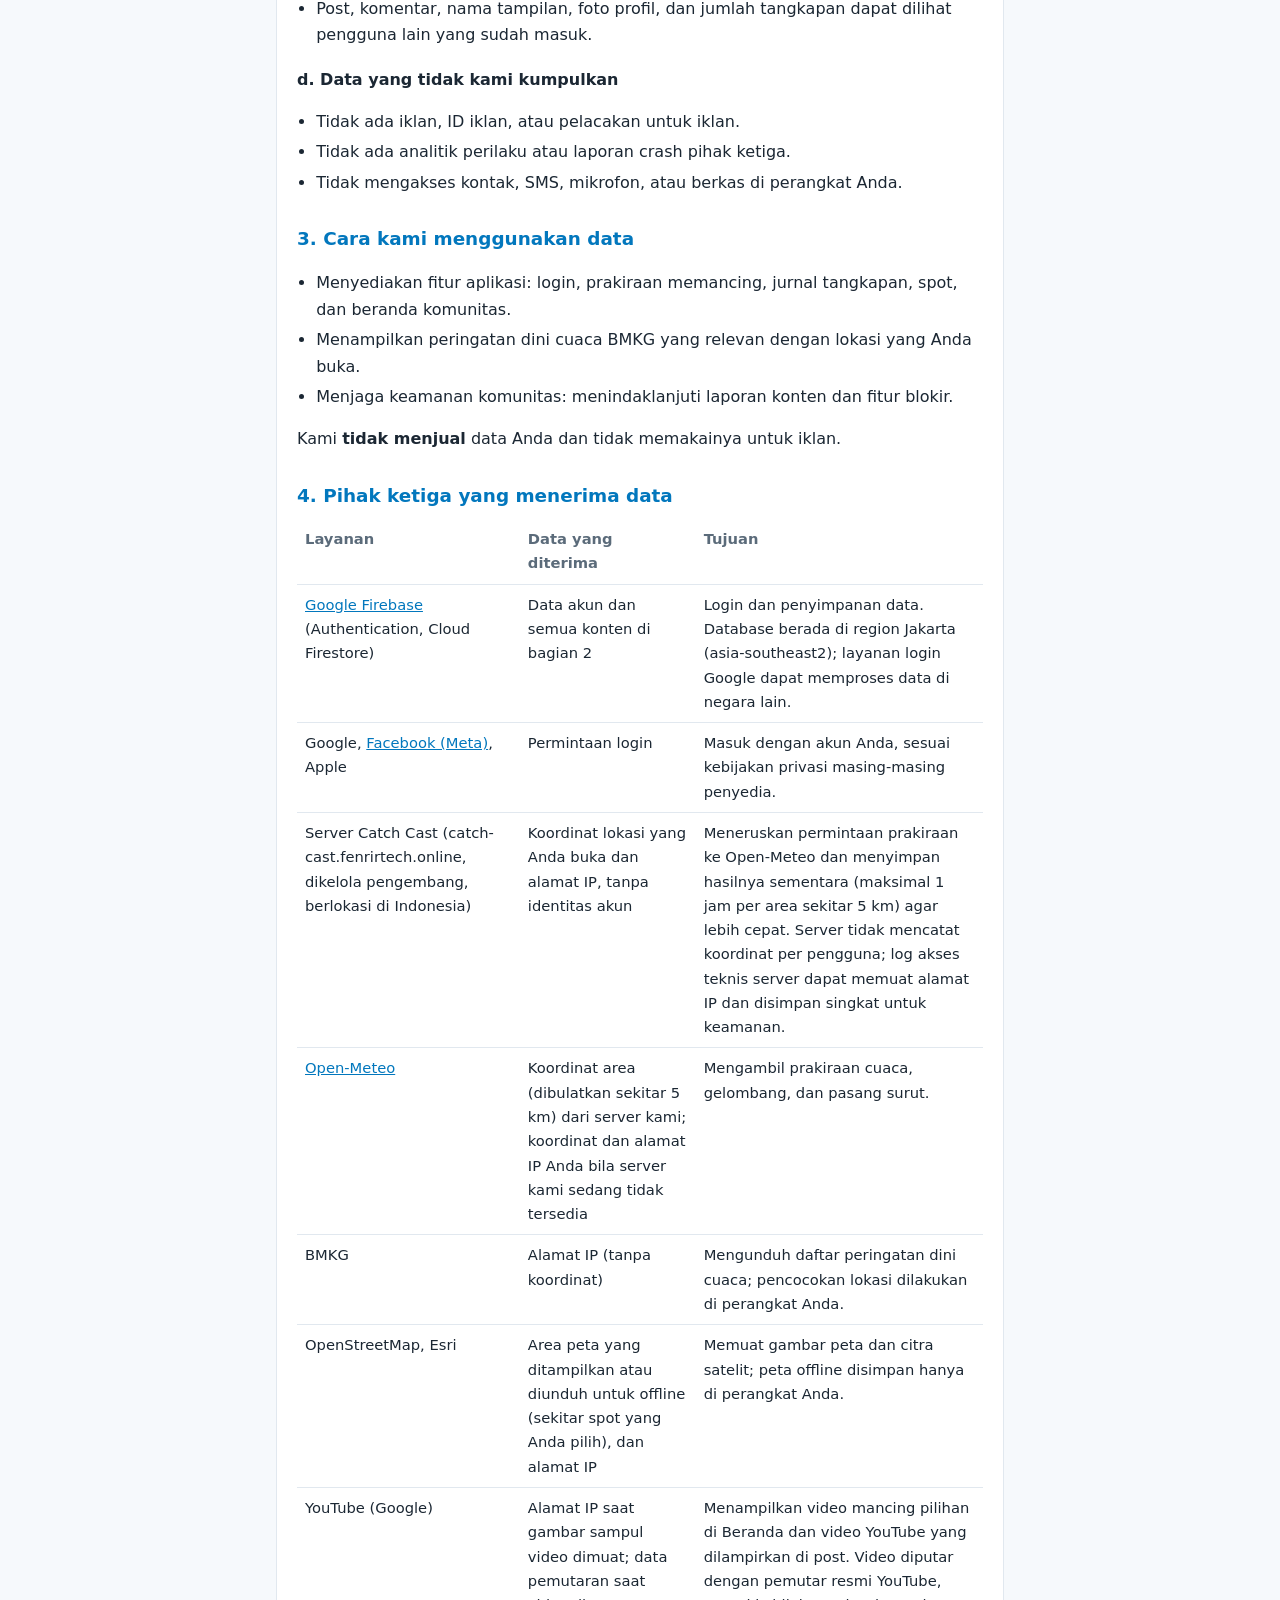
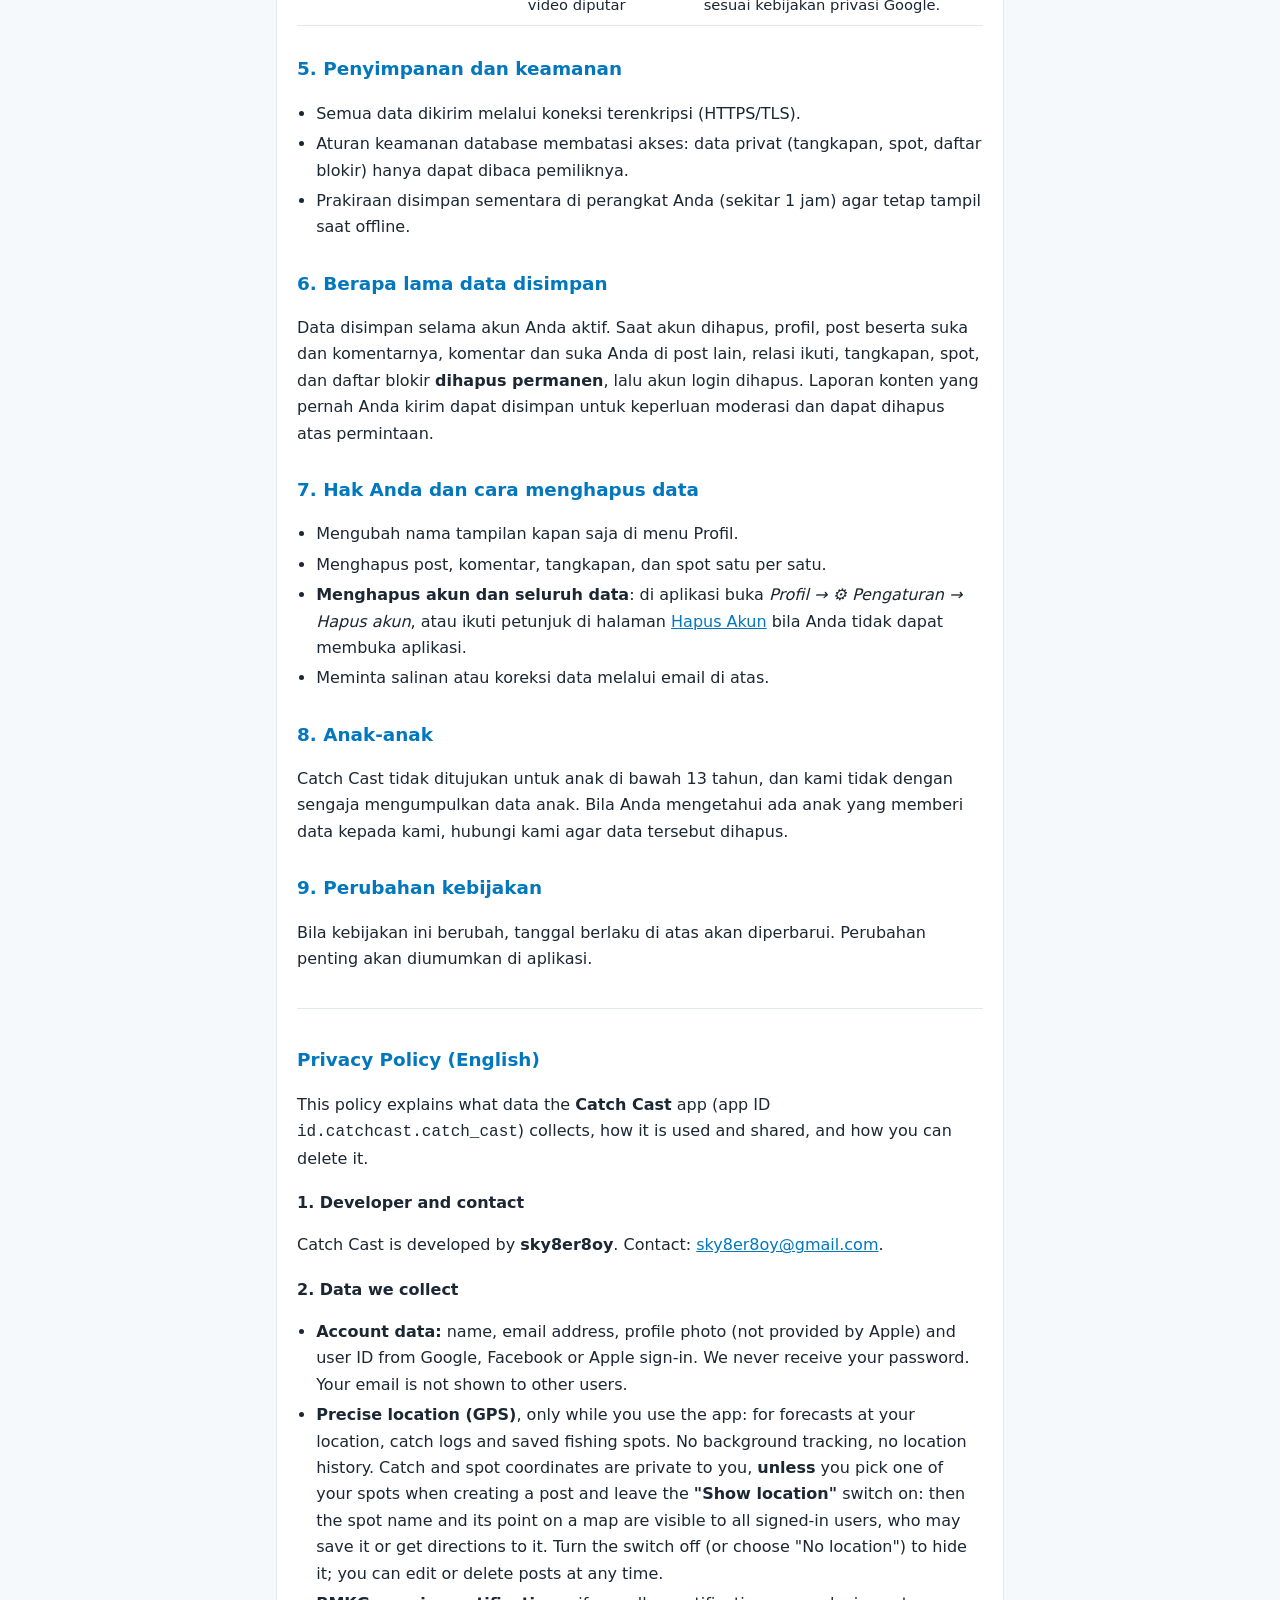
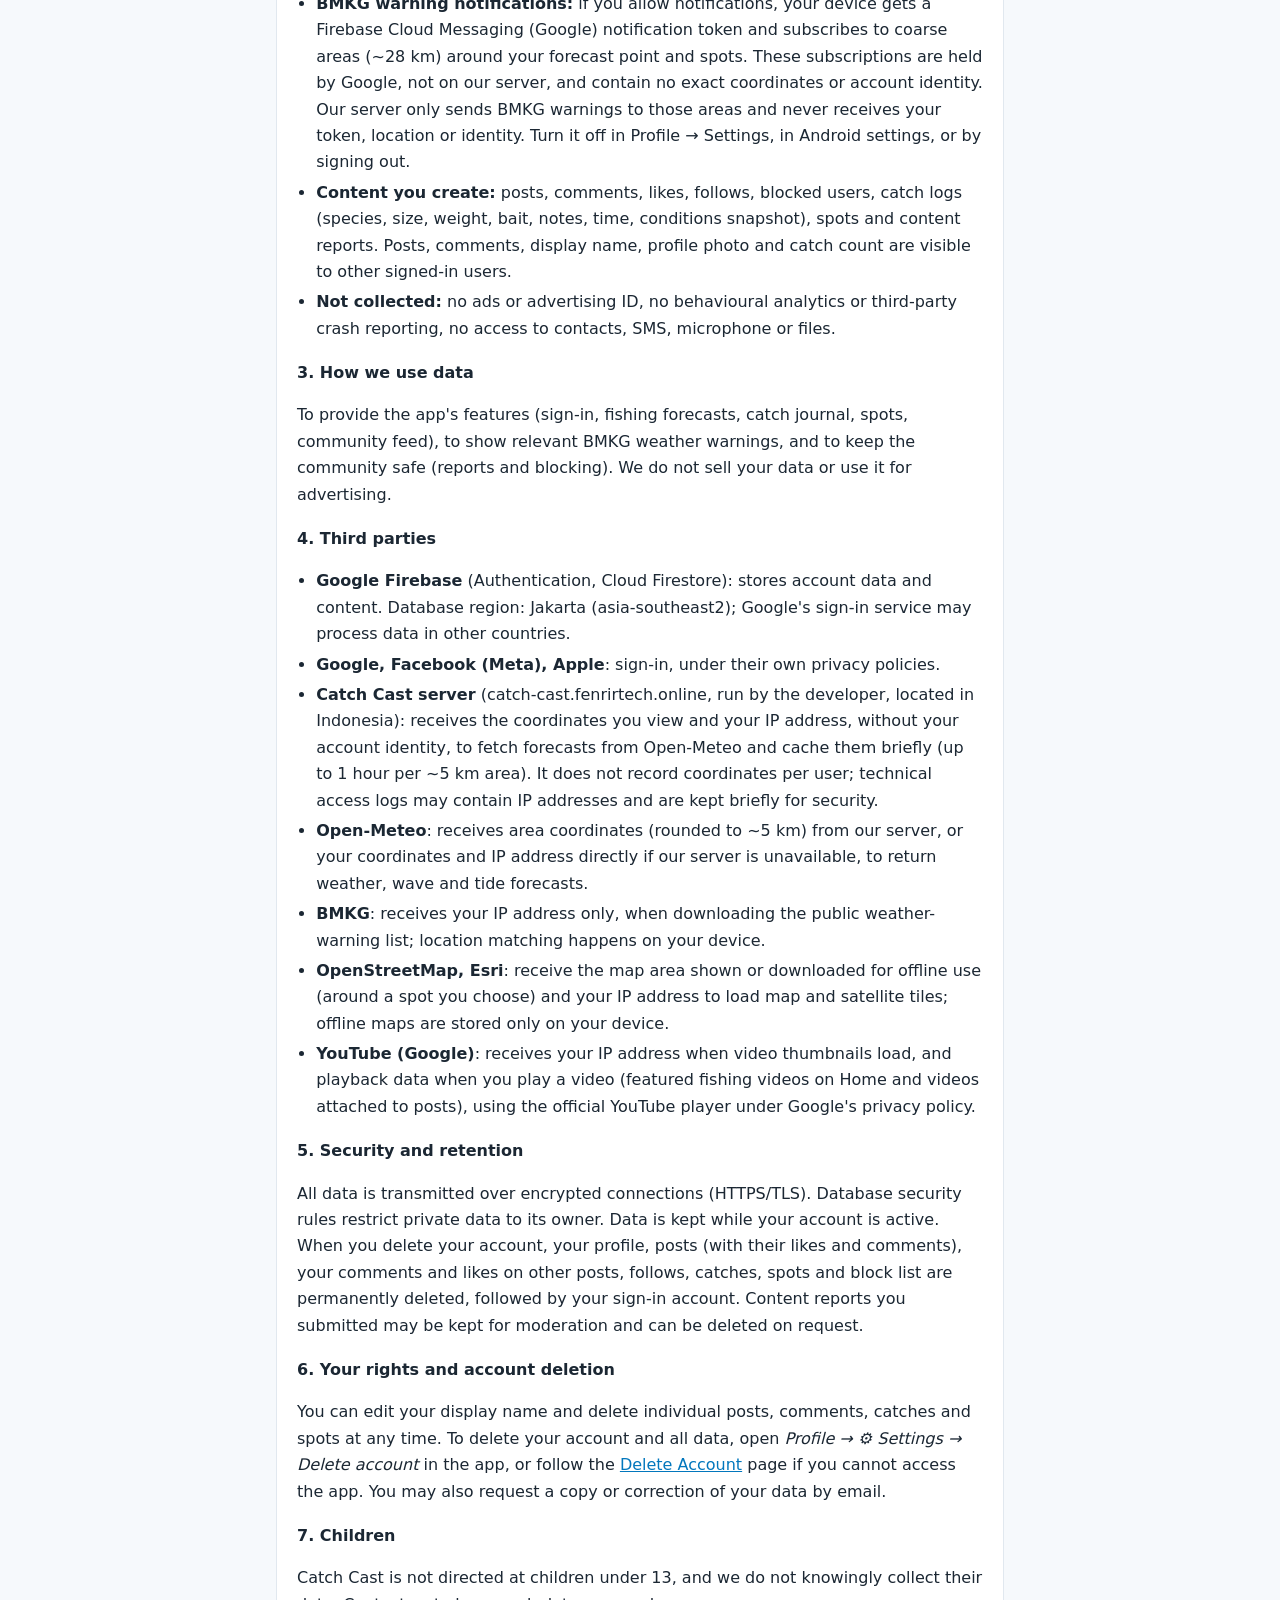
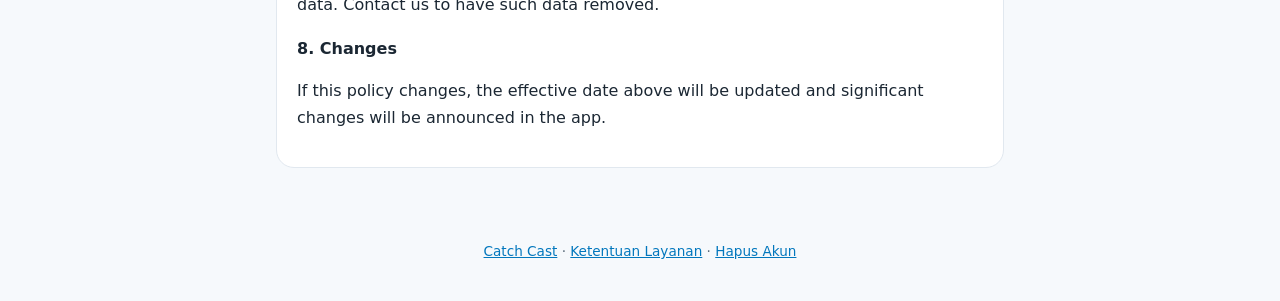
==== commit 26afbf22: "Kebijakan privasi: opsi tampilkan lokasi spot di post Co-Authored-By: Claude Opus 5.5 <noreply@anthr" ====
--- a/privacy/index.html
+++ b/privacy/index.html
@@ -21,7 +21,7 @@
 <main class="wrap">
 <div class="card">
 <div class="lang"><a href="#id">Bahasa Indonesia</a><a href="#en">English</a></div>
-<p class="meta">Berlaku sejak 19 November 2026 · Effective 19 November 2026</p>
+<p class="meta">Berlaku sejak 19 November 2026 (rev. 2) · Effective 19 November 2026 (rev. 2)</p>
 
 <section id="id">
 <p>Kebijakan ini menjelaskan data apa yang dikumpulkan aplikasi <strong>Catch Cast</strong> (ID aplikasi <code>id.catchcast.catch_cast</code>), untuk apa data itu dipakai, kepada siapa data dibagikan, dan bagaimana Anda dapat menghapusnya.</p>
@@ -40,7 +40,7 @@
 <ul>
   <li><strong>Lokasi presisi (GPS)</strong> diambil hanya saat aplikasi sedang Anda pakai: untuk menampilkan prakiraan di lokasi Anda, mencatat tangkapan, dan menyimpan spot memancing.</li>
   <li>Catch Cast <strong>tidak melacak lokasi di latar belakang</strong> dan tidak menyimpan riwayat perjalanan.</li>
-  <li>Koordinat tangkapan dan spot bersifat <strong>privat</strong>: hanya dapat dilihat oleh Anda. Post yang Anda bagikan hanya memuat nama daerah yang Anda ketik sendiri, bukan koordinat.</li>
+  <li>Koordinat tangkapan dan spot bersifat <strong>privat</strong>: hanya dapat dilihat oleh Anda, <strong>kecuali</strong> Anda sendiri memilih spot saat membuat post dan membiarkan saklar <strong>"Tampilkan lokasi"</strong> menyala. Dalam hal itu, <strong>nama spot dan titiknya di peta dapat dilihat oleh semua pengguna yang masuk</strong> dan dapat disimpan atau dipakai sebagai arah oleh mereka. Matikan saklar tersebut (atau pilih "Tanpa lokasi") untuk menyembunyikan lokasi; Anda dapat mengubah atau menghapus post kapan saja.</li>
 </ul>
 <h3>c. Notifikasi peringatan BMKG</h3>
 <ul>
@@ -119,7 +119,7 @@
 <h3>2. Data we collect</h3>
 <ul>
   <li><strong>Account data:</strong> name, email address, profile photo (not provided by Apple) and user ID from Google, Facebook or Apple sign-in. We never receive your password. Your email is not shown to other users.</li>
-  <li><strong>Precise location (GPS)</strong>, only while you use the app: for forecasts at your location, catch logs and saved fishing spots. No background tracking, no location history. Catch and spot coordinates are private to you; posts only contain an area name you type yourself.</li>
+  <li><strong>Precise location (GPS)</strong>, only while you use the app: for forecasts at your location, catch logs and saved fishing spots. No background tracking, no location history. Catch and spot coordinates are private to you, <strong>unless</strong> you pick one of your spots when creating a post and leave the <strong>"Show location"</strong> switch on: then the spot name and its point on a map are visible to all signed-in users, who may save it or get directions to it. Turn the switch off (or choose "No location") to hide it; you can edit or delete posts at any time.</li>
   <li><strong>BMKG warning notifications:</strong> if you allow notifications, your device gets a Firebase Cloud Messaging (Google) notification token and subscribes to coarse areas (~28 km) around your forecast point and spots. These subscriptions are held by Google, not on our server, and contain no exact coordinates or account identity. Our server only sends BMKG warnings to those areas and never receives your token, location or identity. Turn it off in Profile → Settings, in Android settings, or by signing out.</li>
   <li><strong>Content you create:</strong> posts, comments, likes, follows, blocked users, catch logs (species, size, weight, bait, notes, time, conditions snapshot), spots and content reports. Posts, comments, display name, profile photo and catch count are visible to other signed-in users.</li>
   <li><strong>Not collected:</strong> no ads or advertising ID, no behavioural analytics or third-party crash reporting, no access to contacts, SMS, microphone or files.</li>
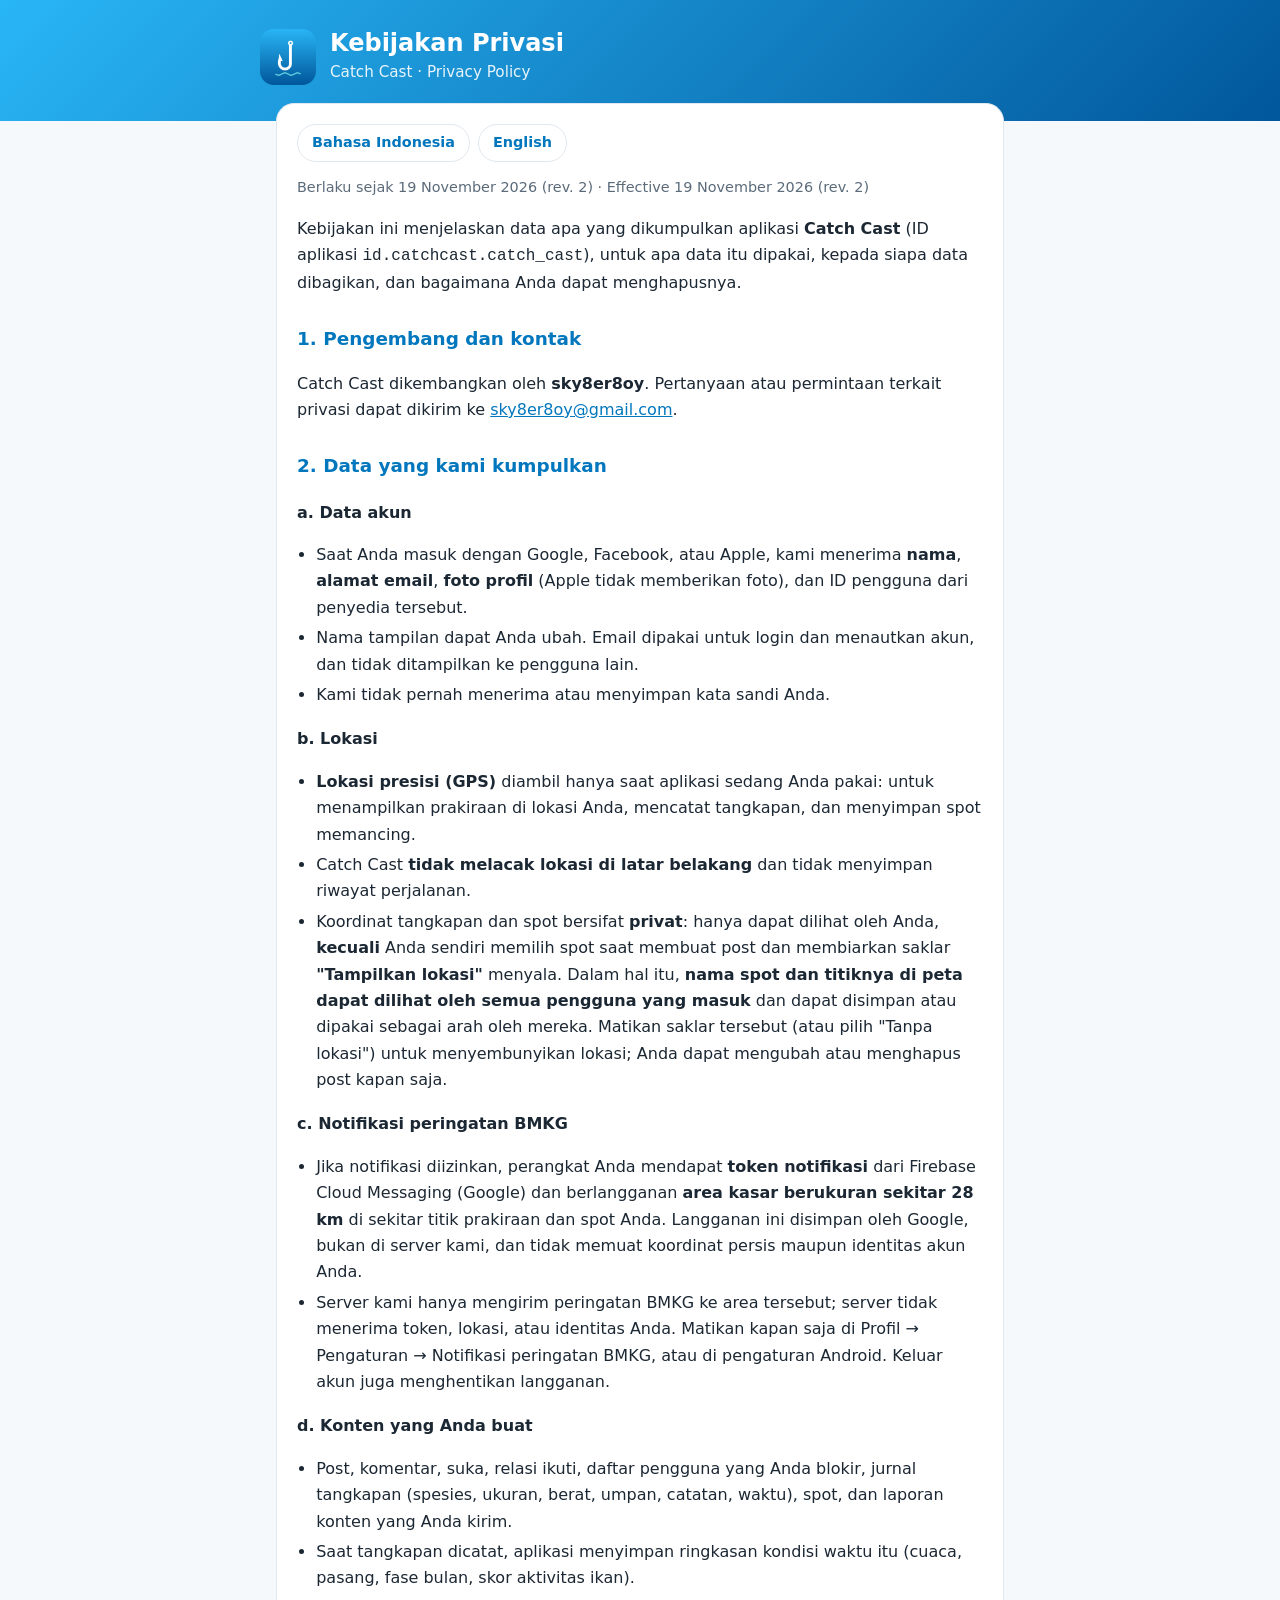
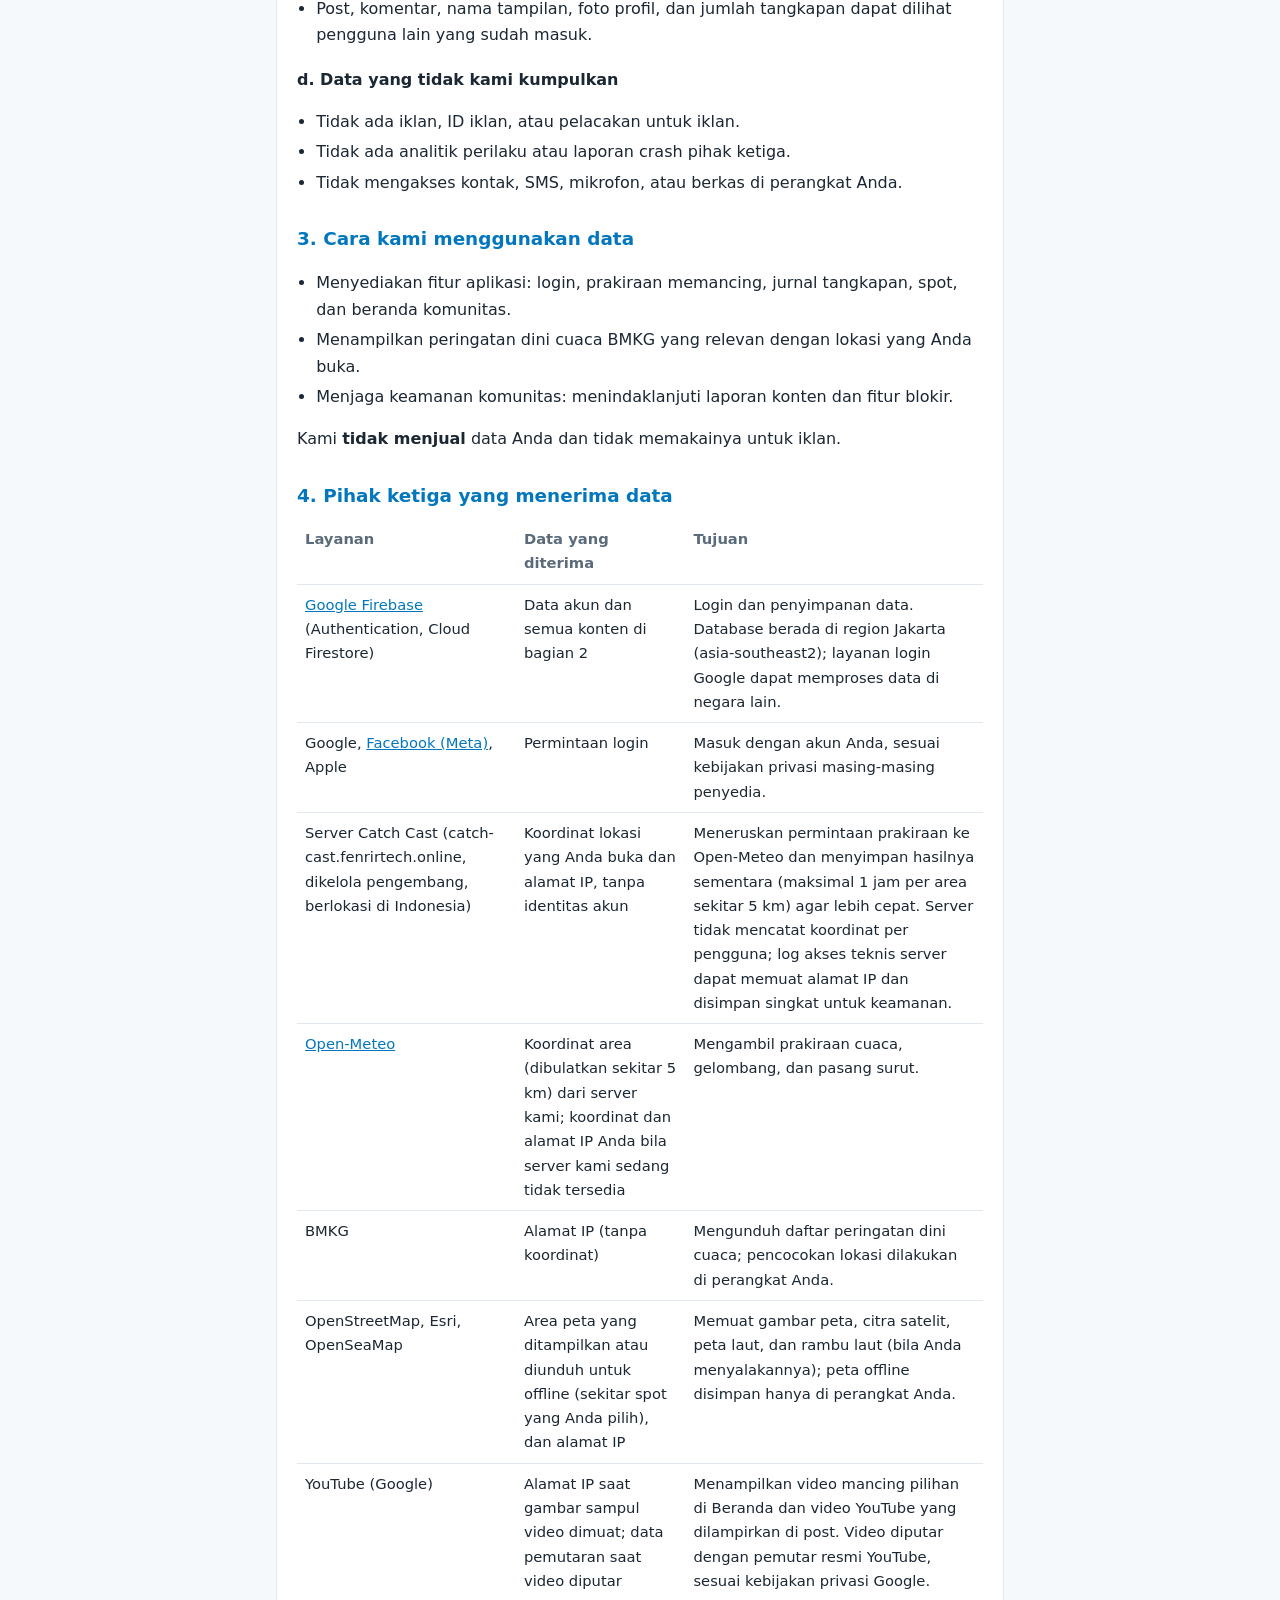
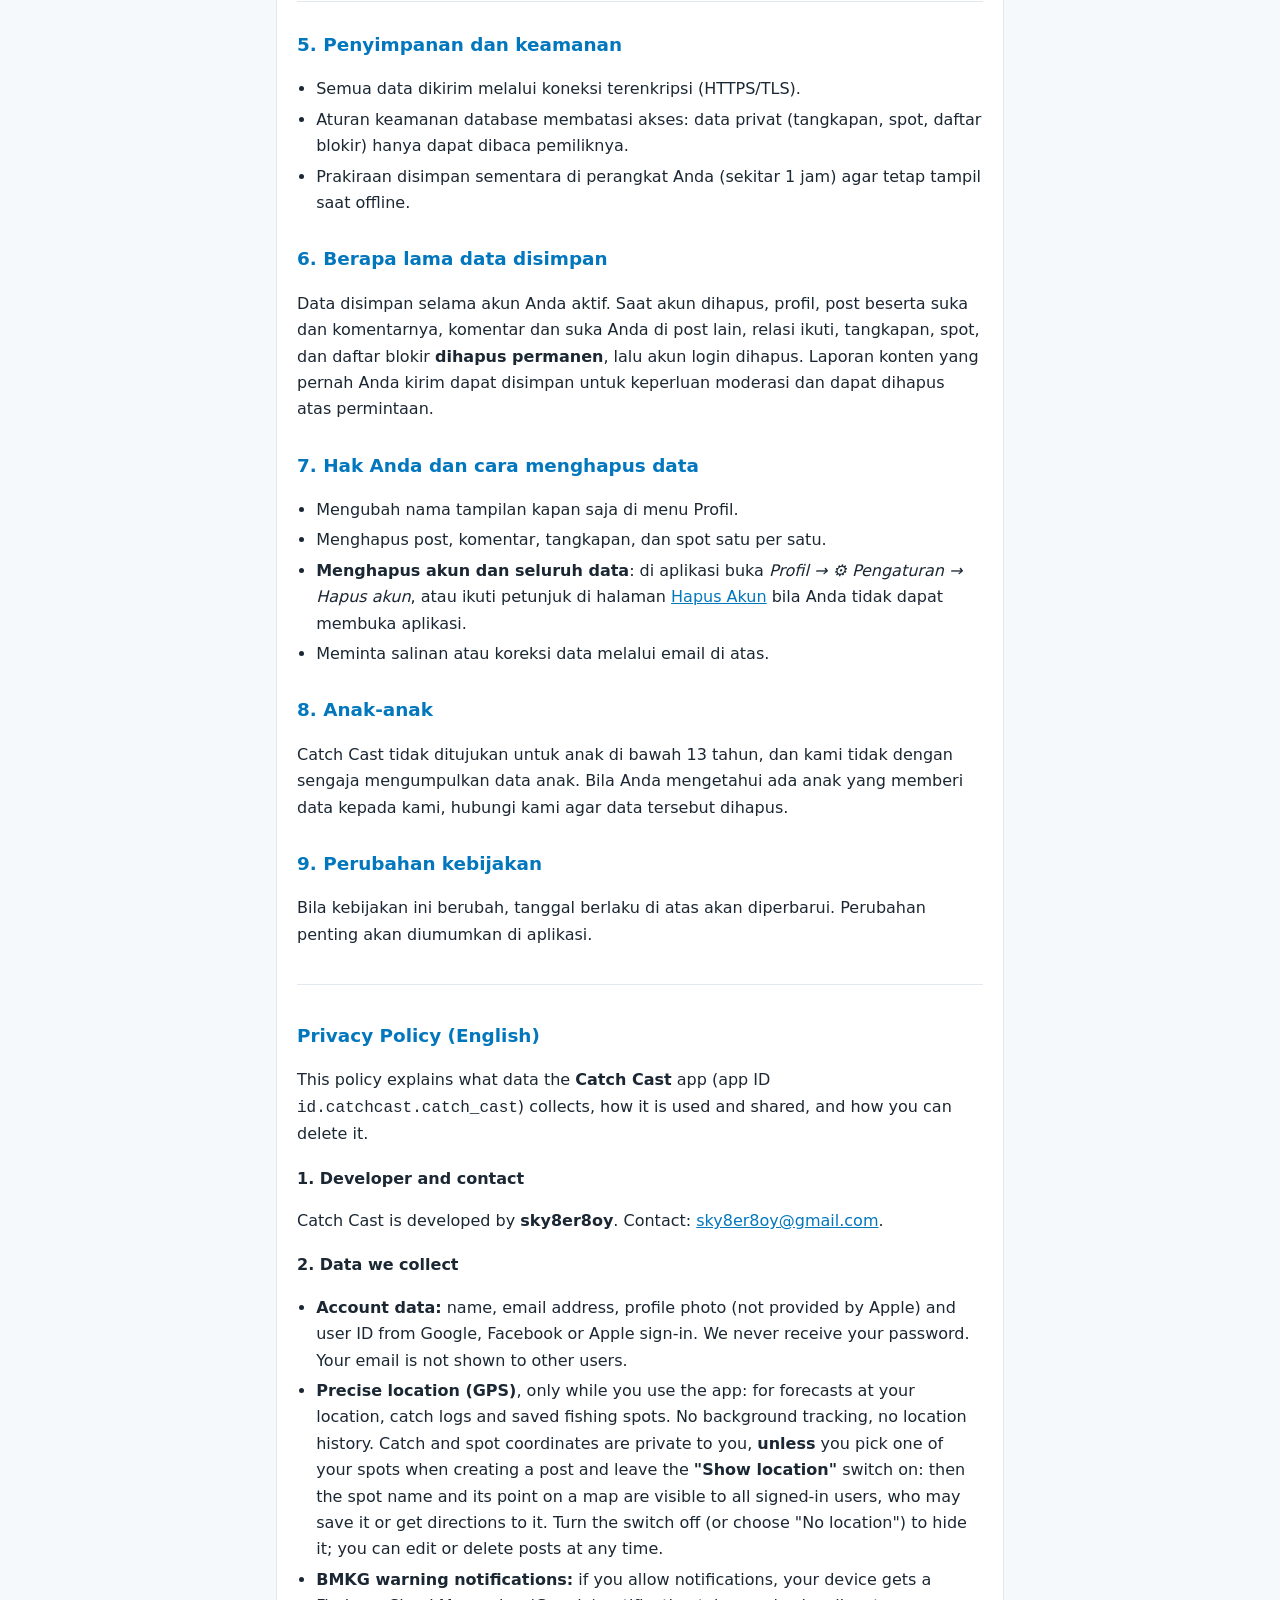
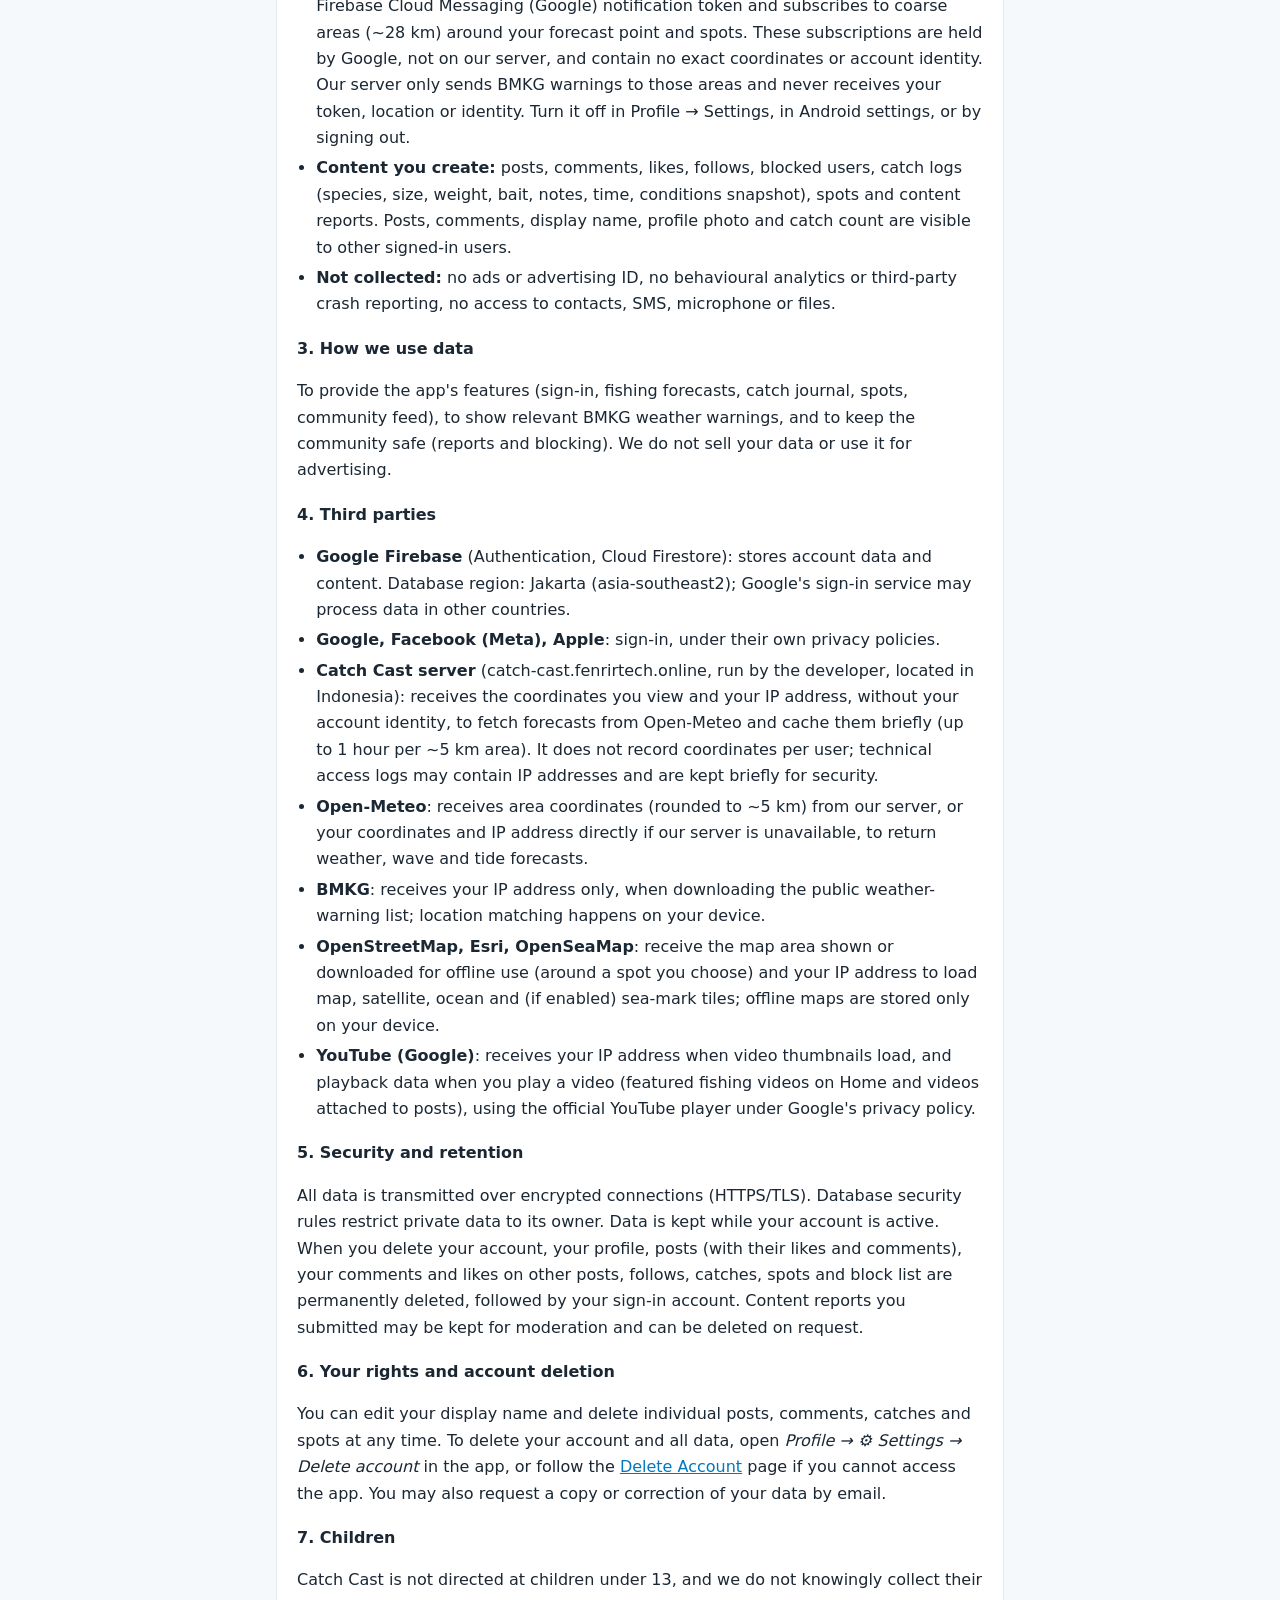
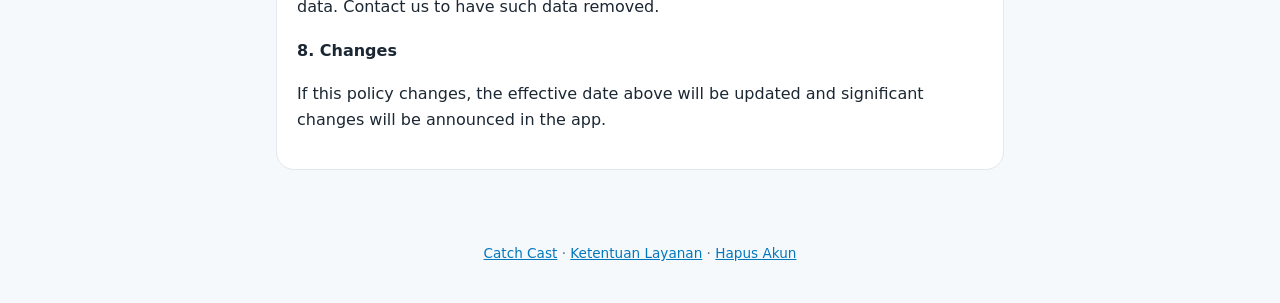
==== commit dcd52db2: "Kebijakan privasi: peta laut Esri dan rambu laut OpenSeaMap Co-Authored-By: Claude Opus 5.5 <noreply" ====
--- a/privacy/index.html
+++ b/privacy/index.html
@@ -77,7 +77,7 @@
   <tr><td>Server Catch Cast (catch-cast.fenrirtech.online, dikelola pengembang, berlokasi di Indonesia)</td><td>Koordinat lokasi yang Anda buka dan alamat IP, tanpa identitas akun</td><td>Meneruskan permintaan prakiraan ke Open-Meteo dan menyimpan hasilnya sementara (maksimal 1 jam per area sekitar 5 km) agar lebih cepat. Server tidak mencatat koordinat per pengguna; log akses teknis server dapat memuat alamat IP dan disimpan singkat untuk keamanan.</td></tr>
   <tr><td><a href="https://open-meteo.com/en/terms">Open-Meteo</a></td><td>Koordinat area (dibulatkan sekitar 5 km) dari server kami; koordinat dan alamat IP Anda bila server kami sedang tidak tersedia</td><td>Mengambil prakiraan cuaca, gelombang, dan pasang surut.</td></tr>
   <tr><td>BMKG</td><td>Alamat IP (tanpa koordinat)</td><td>Mengunduh daftar peringatan dini cuaca; pencocokan lokasi dilakukan di perangkat Anda.</td></tr>
-  <tr><td>OpenStreetMap, Esri</td><td>Area peta yang ditampilkan atau diunduh untuk offline (sekitar spot yang Anda pilih), dan alamat IP</td><td>Memuat gambar peta dan citra satelit; peta offline disimpan hanya di perangkat Anda.</td></tr>
+  <tr><td>OpenStreetMap, Esri, OpenSeaMap</td><td>Area peta yang ditampilkan atau diunduh untuk offline (sekitar spot yang Anda pilih), dan alamat IP</td><td>Memuat gambar peta, citra satelit, peta laut, dan rambu laut (bila Anda menyalakannya); peta offline disimpan hanya di perangkat Anda.</td></tr>
   <tr><td>YouTube (Google)</td><td>Alamat IP saat gambar sampul video dimuat; data pemutaran saat video diputar</td><td>Menampilkan video mancing pilihan di Beranda dan video YouTube yang dilampirkan di post. Video diputar dengan pemutar resmi YouTube, sesuai kebijakan privasi Google.</td></tr>
 </table>
 </div>
@@ -135,7 +135,7 @@
   <li><strong>Catch Cast server</strong> (catch-cast.fenrirtech.online, run by the developer, located in Indonesia): receives the coordinates you view and your IP address, without your account identity, to fetch forecasts from Open-Meteo and cache them briefly (up to 1 hour per ~5 km area). It does not record coordinates per user; technical access logs may contain IP addresses and are kept briefly for security.</li>
   <li><strong>Open-Meteo</strong>: receives area coordinates (rounded to ~5 km) from our server, or your coordinates and IP address directly if our server is unavailable, to return weather, wave and tide forecasts.</li>
   <li><strong>BMKG</strong>: receives your IP address only, when downloading the public weather-warning list; location matching happens on your device.</li>
-  <li><strong>OpenStreetMap, Esri</strong>: receive the map area shown or downloaded for offline use (around a spot you choose) and your IP address to load map and satellite tiles; offline maps are stored only on your device.</li>
+  <li><strong>OpenStreetMap, Esri, OpenSeaMap</strong>: receive the map area shown or downloaded for offline use (around a spot you choose) and your IP address to load map, satellite, ocean and (if enabled) sea-mark tiles; offline maps are stored only on your device.</li>
   <li><strong>YouTube (Google)</strong>: receives your IP address when video thumbnails load, and playback data when you play a video (featured fishing videos on Home and videos attached to posts), using the official YouTube player under Google's privacy policy.</li>
 </ul>
 
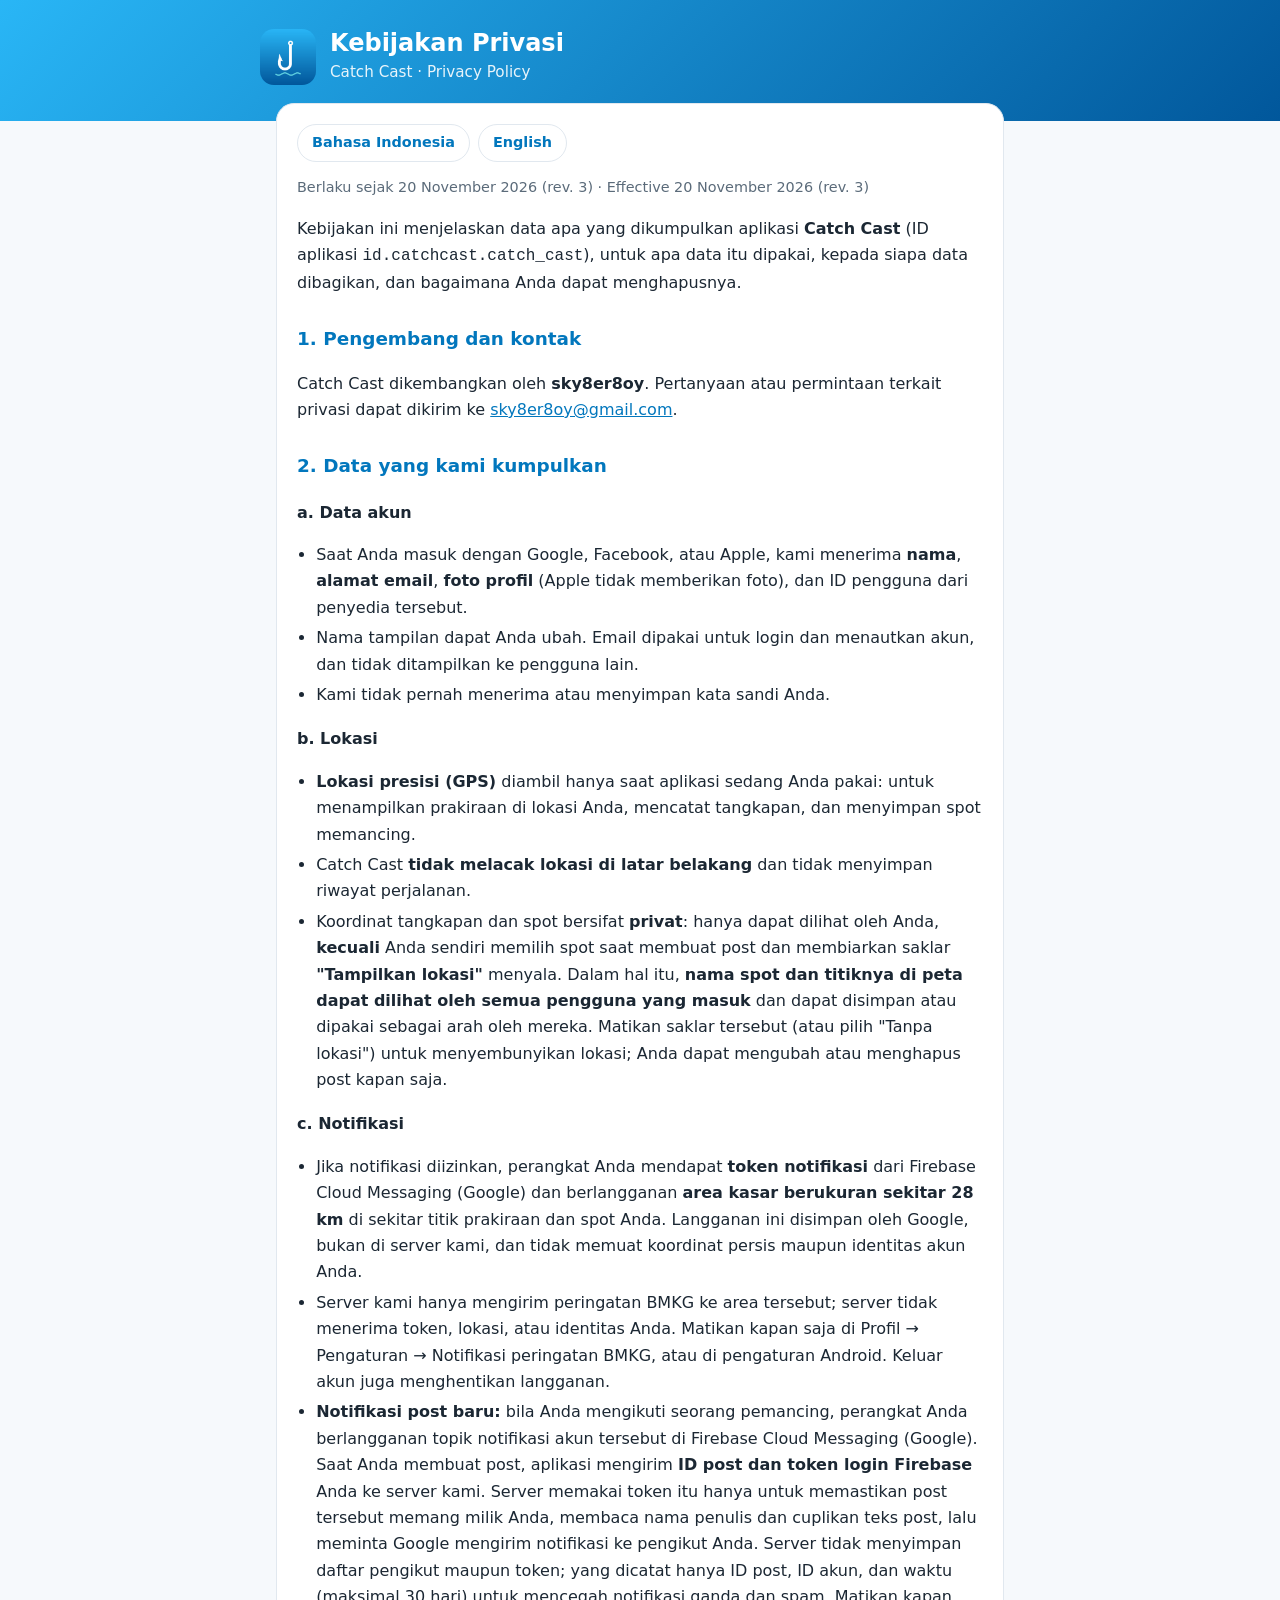
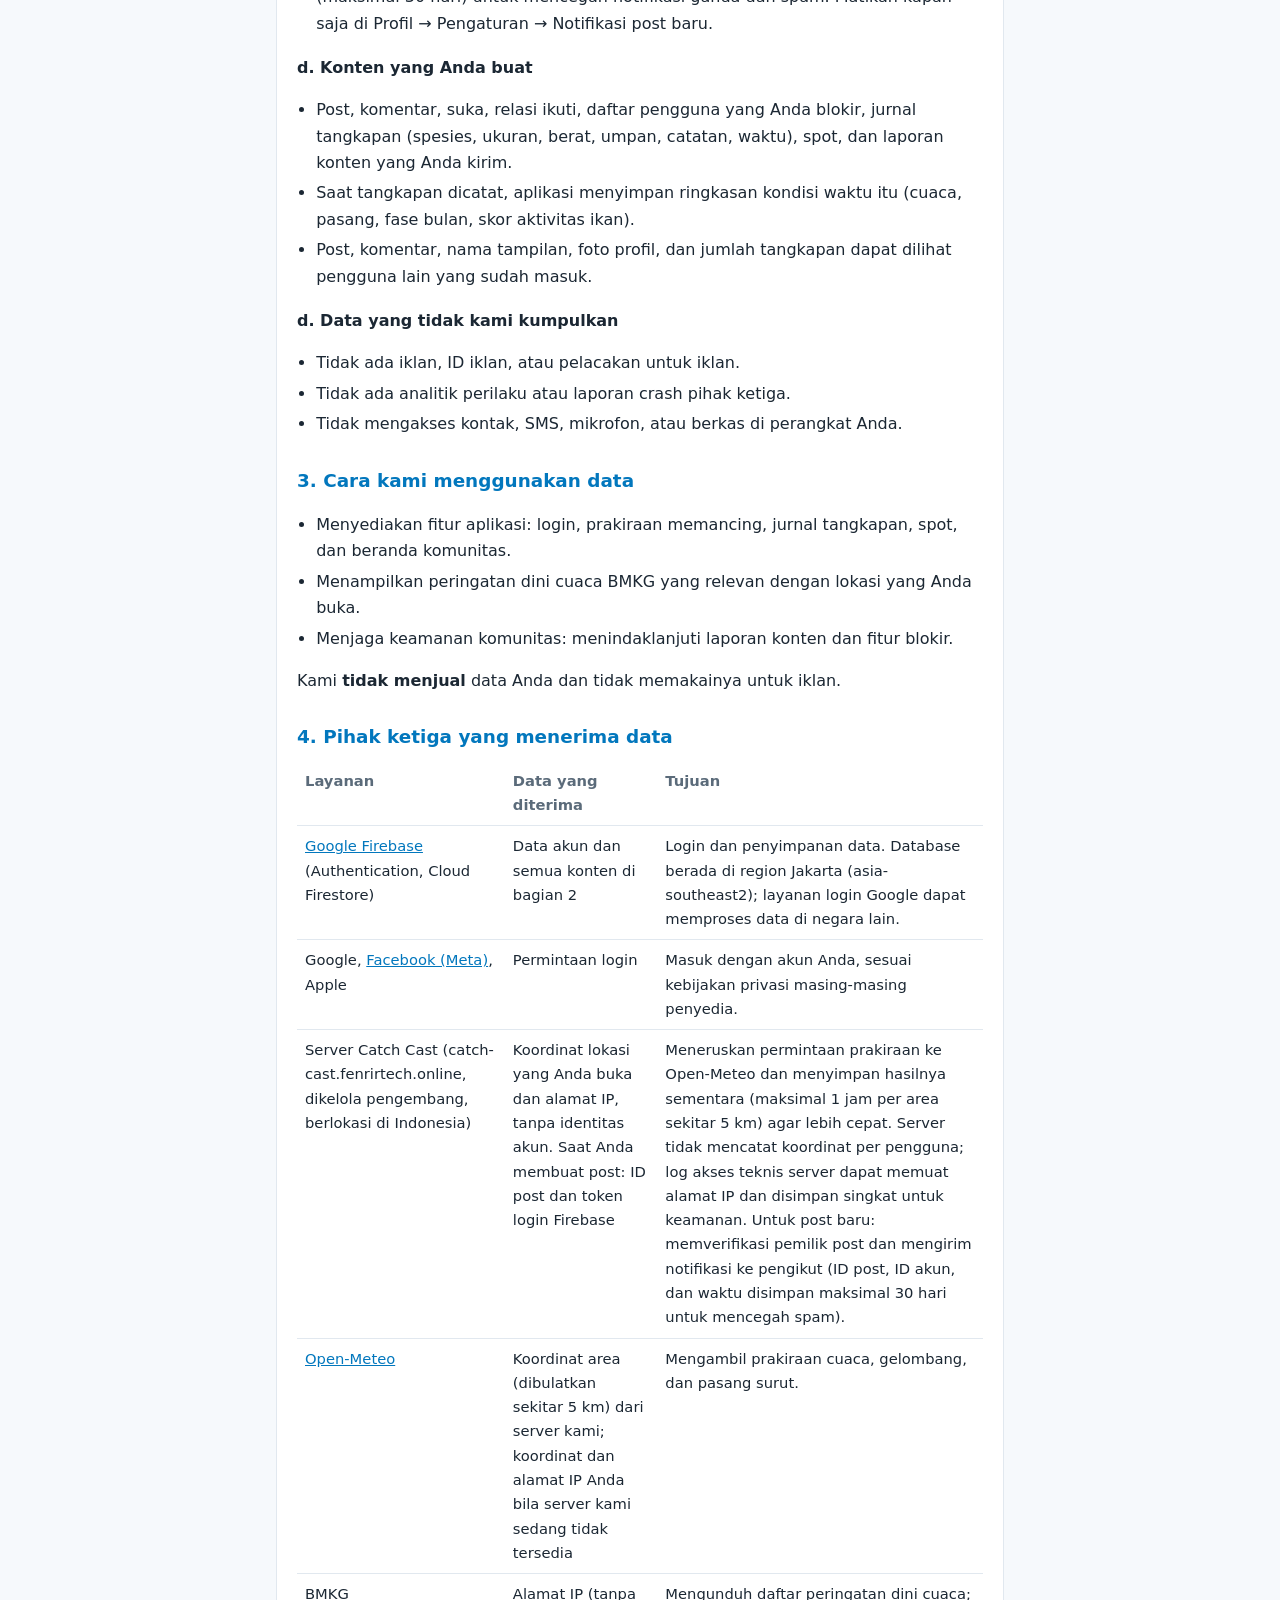
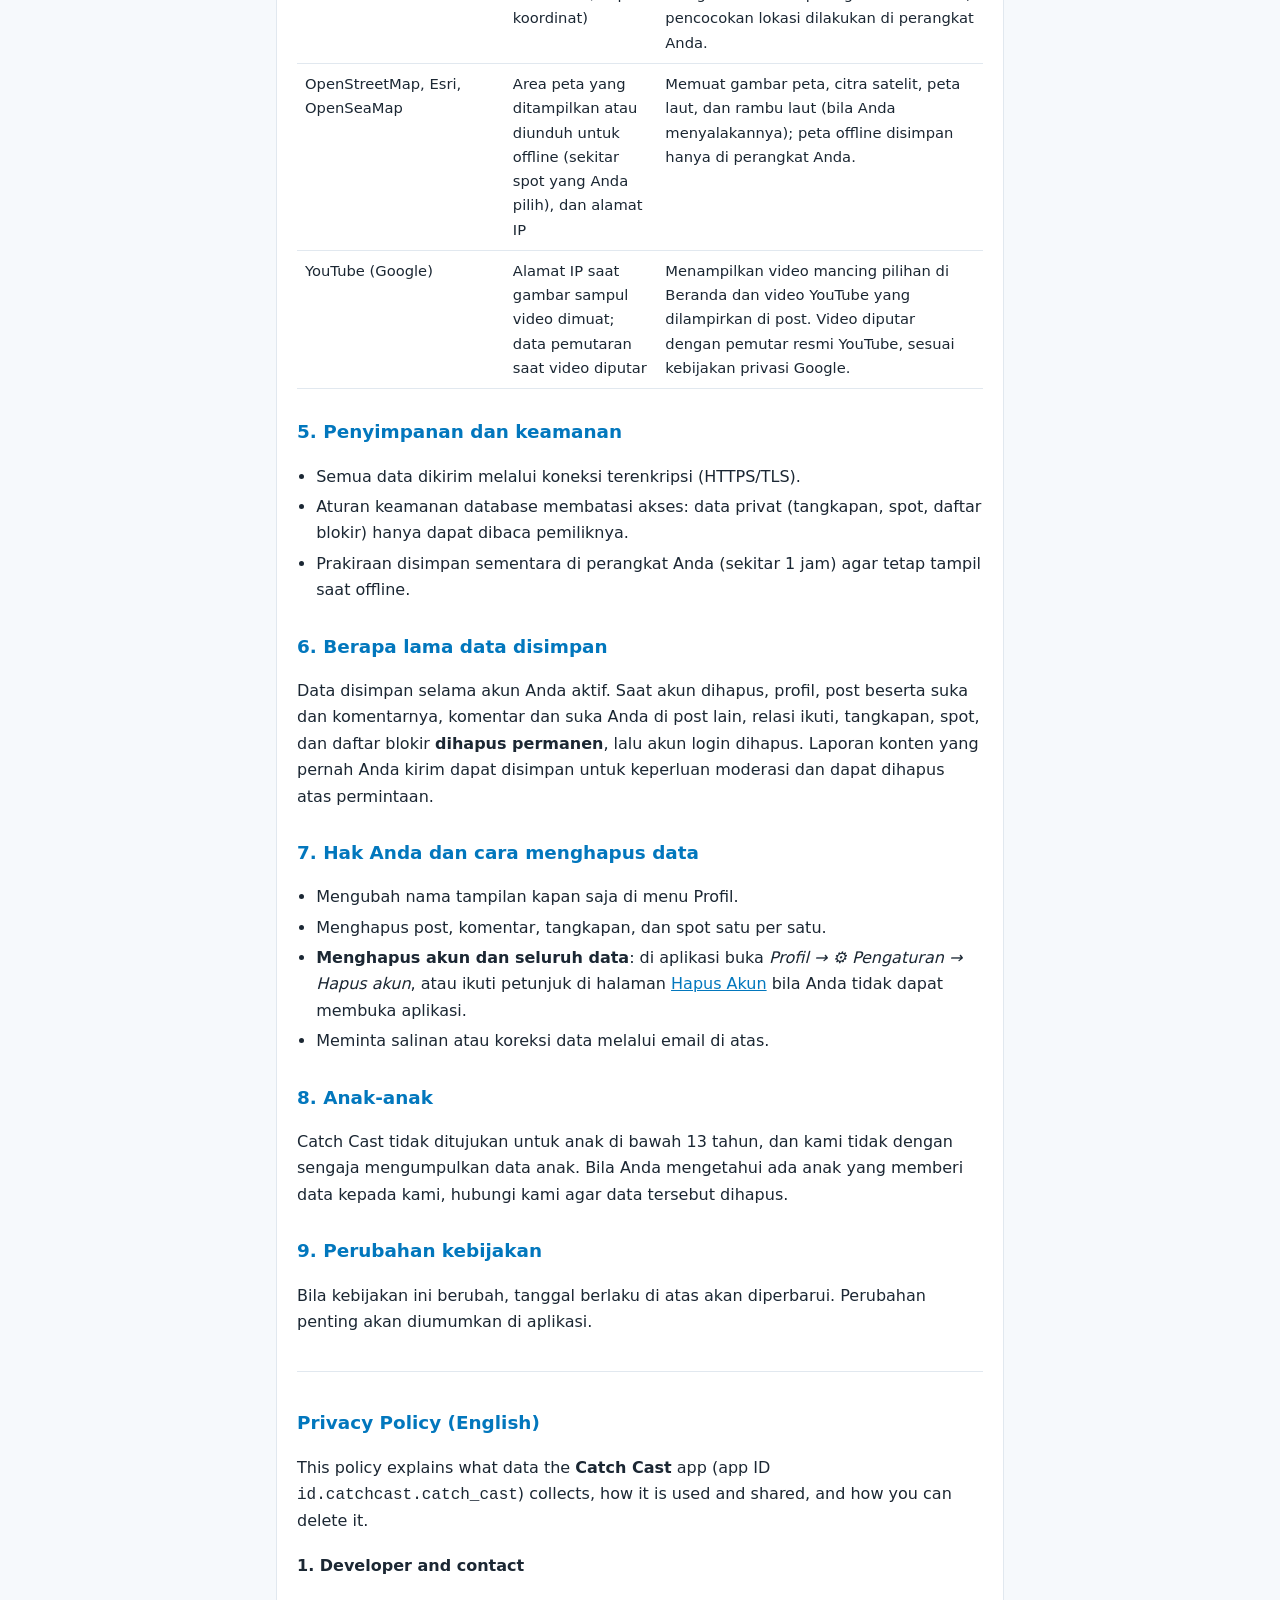
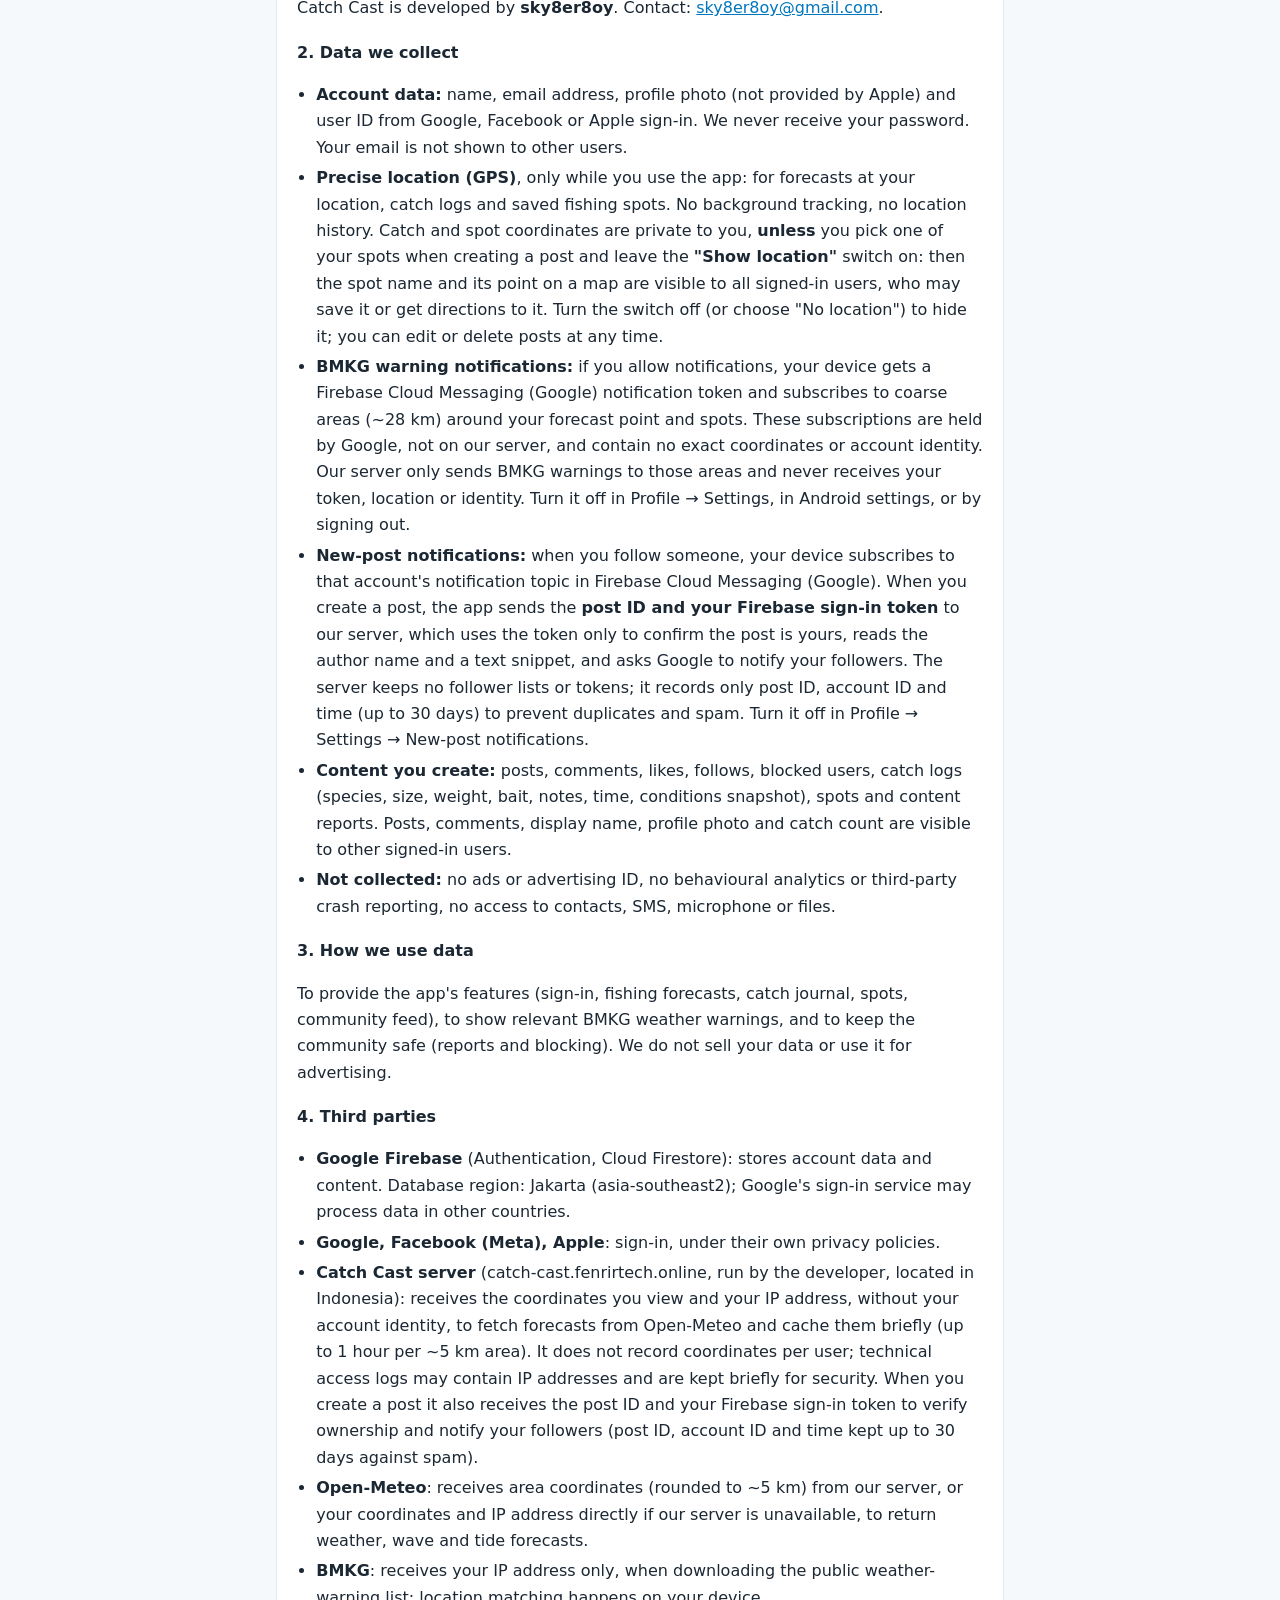
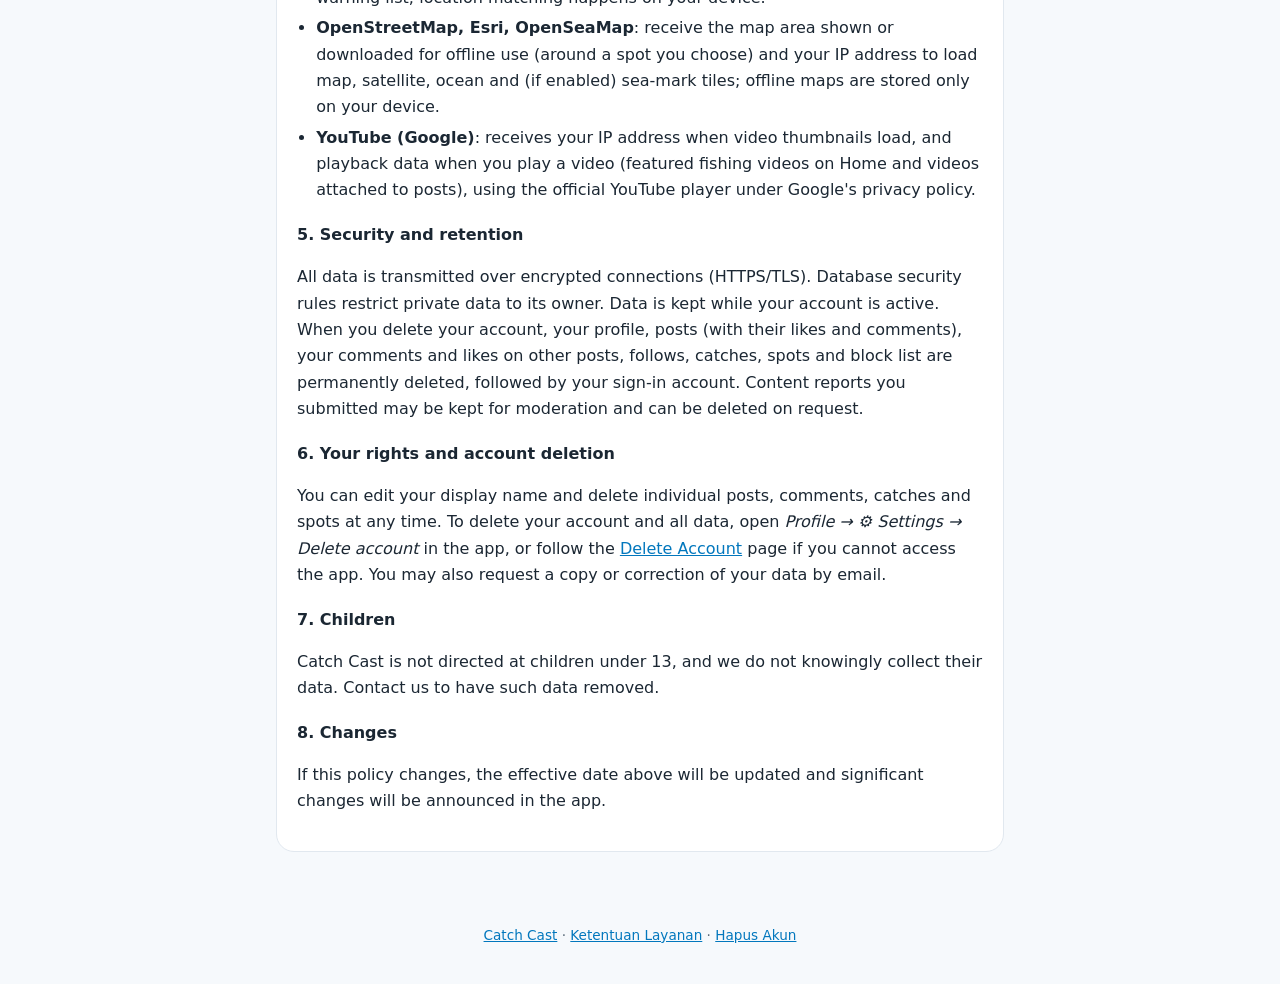
==== commit 211365fe: "Kebijakan privasi rev. 3: notifikasi post baru dari yang diikuti Co-Authored-By: Claude Opus 5.5 <no" ====
--- a/privacy/index.html
+++ b/privacy/index.html
@@ -21,7 +21,7 @@
 <main class="wrap">
 <div class="card">
 <div class="lang"><a href="#id">Bahasa Indonesia</a><a href="#en">English</a></div>
-<p class="meta">Berlaku sejak 19 November 2026 (rev. 2) · Effective 19 November 2026 (rev. 2)</p>
+<p class="meta">Berlaku sejak 20 November 2026 (rev. 3) · Effective 20 November 2026 (rev. 3)</p>
 
 <section id="id">
 <p>Kebijakan ini menjelaskan data apa yang dikumpulkan aplikasi <strong>Catch Cast</strong> (ID aplikasi <code>id.catchcast.catch_cast</code>), untuk apa data itu dipakai, kepada siapa data dibagikan, dan bagaimana Anda dapat menghapusnya.</p>
@@ -42,10 +42,11 @@
   <li>Catch Cast <strong>tidak melacak lokasi di latar belakang</strong> dan tidak menyimpan riwayat perjalanan.</li>
   <li>Koordinat tangkapan dan spot bersifat <strong>privat</strong>: hanya dapat dilihat oleh Anda, <strong>kecuali</strong> Anda sendiri memilih spot saat membuat post dan membiarkan saklar <strong>"Tampilkan lokasi"</strong> menyala. Dalam hal itu, <strong>nama spot dan titiknya di peta dapat dilihat oleh semua pengguna yang masuk</strong> dan dapat disimpan atau dipakai sebagai arah oleh mereka. Matikan saklar tersebut (atau pilih "Tanpa lokasi") untuk menyembunyikan lokasi; Anda dapat mengubah atau menghapus post kapan saja.</li>
 </ul>
-<h3>c. Notifikasi peringatan BMKG</h3>
+<h3>c. Notifikasi</h3>
 <ul>
   <li>Jika notifikasi diizinkan, perangkat Anda mendapat <strong>token notifikasi</strong> dari Firebase Cloud Messaging (Google) dan berlangganan <strong>area kasar berukuran sekitar 28 km</strong> di sekitar titik prakiraan dan spot Anda. Langganan ini disimpan oleh Google, bukan di server kami, dan tidak memuat koordinat persis maupun identitas akun Anda.</li>
   <li>Server kami hanya mengirim peringatan BMKG ke area tersebut; server tidak menerima token, lokasi, atau identitas Anda. Matikan kapan saja di Profil → Pengaturan → Notifikasi peringatan BMKG, atau di pengaturan Android. Keluar akun juga menghentikan langganan.</li>
+  <li><strong>Notifikasi post baru:</strong> bila Anda mengikuti seorang pemancing, perangkat Anda berlangganan topik notifikasi akun tersebut di Firebase Cloud Messaging (Google). Saat Anda membuat post, aplikasi mengirim <strong>ID post dan token login Firebase</strong> Anda ke server kami. Server memakai token itu hanya untuk memastikan post tersebut memang milik Anda, membaca nama penulis dan cuplikan teks post, lalu meminta Google mengirim notifikasi ke pengikut Anda. Server tidak menyimpan daftar pengikut maupun token; yang dicatat hanya ID post, ID akun, dan waktu (maksimal 30 hari) untuk mencegah notifikasi ganda dan spam. Matikan kapan saja di Profil → Pengaturan → Notifikasi post baru.</li>
 </ul>
 <h3>d. Konten yang Anda buat</h3>
 <ul>
@@ -74,7 +75,7 @@
   <tr><th>Layanan</th><th>Data yang diterima</th><th>Tujuan</th></tr>
   <tr><td><a href="https://firebase.google.com/support/privacy">Google Firebase</a> (Authentication, Cloud Firestore)</td><td>Data akun dan semua konten di bagian 2</td><td>Login dan penyimpanan data. Database berada di region Jakarta (asia-southeast2); layanan login Google dapat memproses data di negara lain.</td></tr>
   <tr><td>Google, <a href="https://www.facebook.com/privacy/policy">Facebook (Meta)</a>, Apple</td><td>Permintaan login</td><td>Masuk dengan akun Anda, sesuai kebijakan privasi masing-masing penyedia.</td></tr>
-  <tr><td>Server Catch Cast (catch-cast.fenrirtech.online, dikelola pengembang, berlokasi di Indonesia)</td><td>Koordinat lokasi yang Anda buka dan alamat IP, tanpa identitas akun</td><td>Meneruskan permintaan prakiraan ke Open-Meteo dan menyimpan hasilnya sementara (maksimal 1 jam per area sekitar 5 km) agar lebih cepat. Server tidak mencatat koordinat per pengguna; log akses teknis server dapat memuat alamat IP dan disimpan singkat untuk keamanan.</td></tr>
+  <tr><td>Server Catch Cast (catch-cast.fenrirtech.online, dikelola pengembang, berlokasi di Indonesia)</td><td>Koordinat lokasi yang Anda buka dan alamat IP, tanpa identitas akun. Saat Anda membuat post: ID post dan token login Firebase</td><td>Meneruskan permintaan prakiraan ke Open-Meteo dan menyimpan hasilnya sementara (maksimal 1 jam per area sekitar 5 km) agar lebih cepat. Server tidak mencatat koordinat per pengguna; log akses teknis server dapat memuat alamat IP dan disimpan singkat untuk keamanan. Untuk post baru: memverifikasi pemilik post dan mengirim notifikasi ke pengikut (ID post, ID akun, dan waktu disimpan maksimal 30 hari untuk mencegah spam).</td></tr>
   <tr><td><a href="https://open-meteo.com/en/terms">Open-Meteo</a></td><td>Koordinat area (dibulatkan sekitar 5 km) dari server kami; koordinat dan alamat IP Anda bila server kami sedang tidak tersedia</td><td>Mengambil prakiraan cuaca, gelombang, dan pasang surut.</td></tr>
   <tr><td>BMKG</td><td>Alamat IP (tanpa koordinat)</td><td>Mengunduh daftar peringatan dini cuaca; pencocokan lokasi dilakukan di perangkat Anda.</td></tr>
   <tr><td>OpenStreetMap, Esri, OpenSeaMap</td><td>Area peta yang ditampilkan atau diunduh untuk offline (sekitar spot yang Anda pilih), dan alamat IP</td><td>Memuat gambar peta, citra satelit, peta laut, dan rambu laut (bila Anda menyalakannya); peta offline disimpan hanya di perangkat Anda.</td></tr>
@@ -121,6 +122,7 @@
   <li><strong>Account data:</strong> name, email address, profile photo (not provided by Apple) and user ID from Google, Facebook or Apple sign-in. We never receive your password. Your email is not shown to other users.</li>
   <li><strong>Precise location (GPS)</strong>, only while you use the app: for forecasts at your location, catch logs and saved fishing spots. No background tracking, no location history. Catch and spot coordinates are private to you, <strong>unless</strong> you pick one of your spots when creating a post and leave the <strong>"Show location"</strong> switch on: then the spot name and its point on a map are visible to all signed-in users, who may save it or get directions to it. Turn the switch off (or choose "No location") to hide it; you can edit or delete posts at any time.</li>
   <li><strong>BMKG warning notifications:</strong> if you allow notifications, your device gets a Firebase Cloud Messaging (Google) notification token and subscribes to coarse areas (~28 km) around your forecast point and spots. These subscriptions are held by Google, not on our server, and contain no exact coordinates or account identity. Our server only sends BMKG warnings to those areas and never receives your token, location or identity. Turn it off in Profile → Settings, in Android settings, or by signing out.</li>
+  <li><strong>New-post notifications:</strong> when you follow someone, your device subscribes to that account's notification topic in Firebase Cloud Messaging (Google). When you create a post, the app sends the <strong>post ID and your Firebase sign-in token</strong> to our server, which uses the token only to confirm the post is yours, reads the author name and a text snippet, and asks Google to notify your followers. The server keeps no follower lists or tokens; it records only post ID, account ID and time (up to 30 days) to prevent duplicates and spam. Turn it off in Profile → Settings → New-post notifications.</li>
   <li><strong>Content you create:</strong> posts, comments, likes, follows, blocked users, catch logs (species, size, weight, bait, notes, time, conditions snapshot), spots and content reports. Posts, comments, display name, profile photo and catch count are visible to other signed-in users.</li>
   <li><strong>Not collected:</strong> no ads or advertising ID, no behavioural analytics or third-party crash reporting, no access to contacts, SMS, microphone or files.</li>
 </ul>
@@ -132,7 +134,7 @@
 <ul>
   <li><strong>Google Firebase</strong> (Authentication, Cloud Firestore): stores account data and content. Database region: Jakarta (asia-southeast2); Google's sign-in service may process data in other countries.</li>
   <li><strong>Google, Facebook (Meta), Apple</strong>: sign-in, under their own privacy policies.</li>
-  <li><strong>Catch Cast server</strong> (catch-cast.fenrirtech.online, run by the developer, located in Indonesia): receives the coordinates you view and your IP address, without your account identity, to fetch forecasts from Open-Meteo and cache them briefly (up to 1 hour per ~5 km area). It does not record coordinates per user; technical access logs may contain IP addresses and are kept briefly for security.</li>
+  <li><strong>Catch Cast server</strong> (catch-cast.fenrirtech.online, run by the developer, located in Indonesia): receives the coordinates you view and your IP address, without your account identity, to fetch forecasts from Open-Meteo and cache them briefly (up to 1 hour per ~5 km area). It does not record coordinates per user; technical access logs may contain IP addresses and are kept briefly for security. When you create a post it also receives the post ID and your Firebase sign-in token to verify ownership and notify your followers (post ID, account ID and time kept up to 30 days against spam).</li>
   <li><strong>Open-Meteo</strong>: receives area coordinates (rounded to ~5 km) from our server, or your coordinates and IP address directly if our server is unavailable, to return weather, wave and tide forecasts.</li>
   <li><strong>BMKG</strong>: receives your IP address only, when downloading the public weather-warning list; location matching happens on your device.</li>
   <li><strong>OpenStreetMap, Esri, OpenSeaMap</strong>: receive the map area shown or downloaded for offline use (around a spot you choose) and your IP address to load map, satellite, ocean and (if enabled) sea-mark tiles; offline maps are stored only on your device.</li>
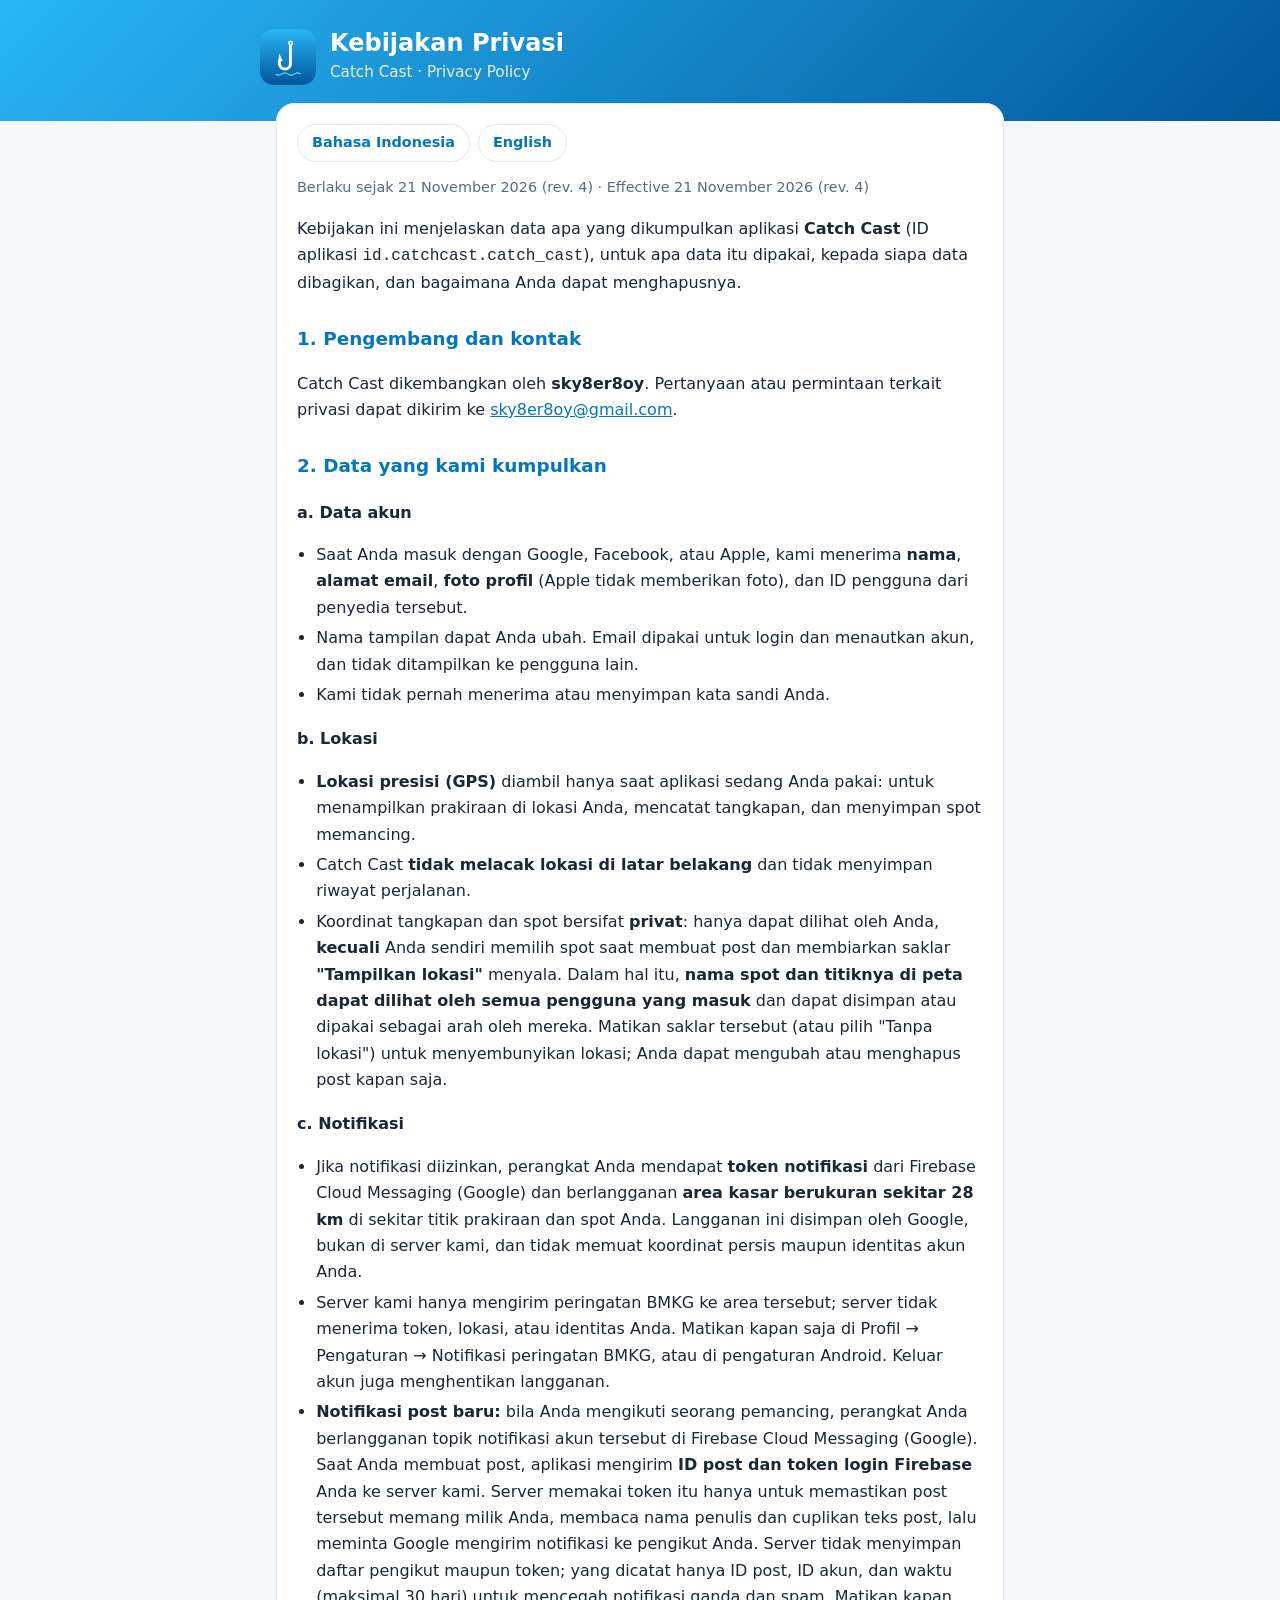
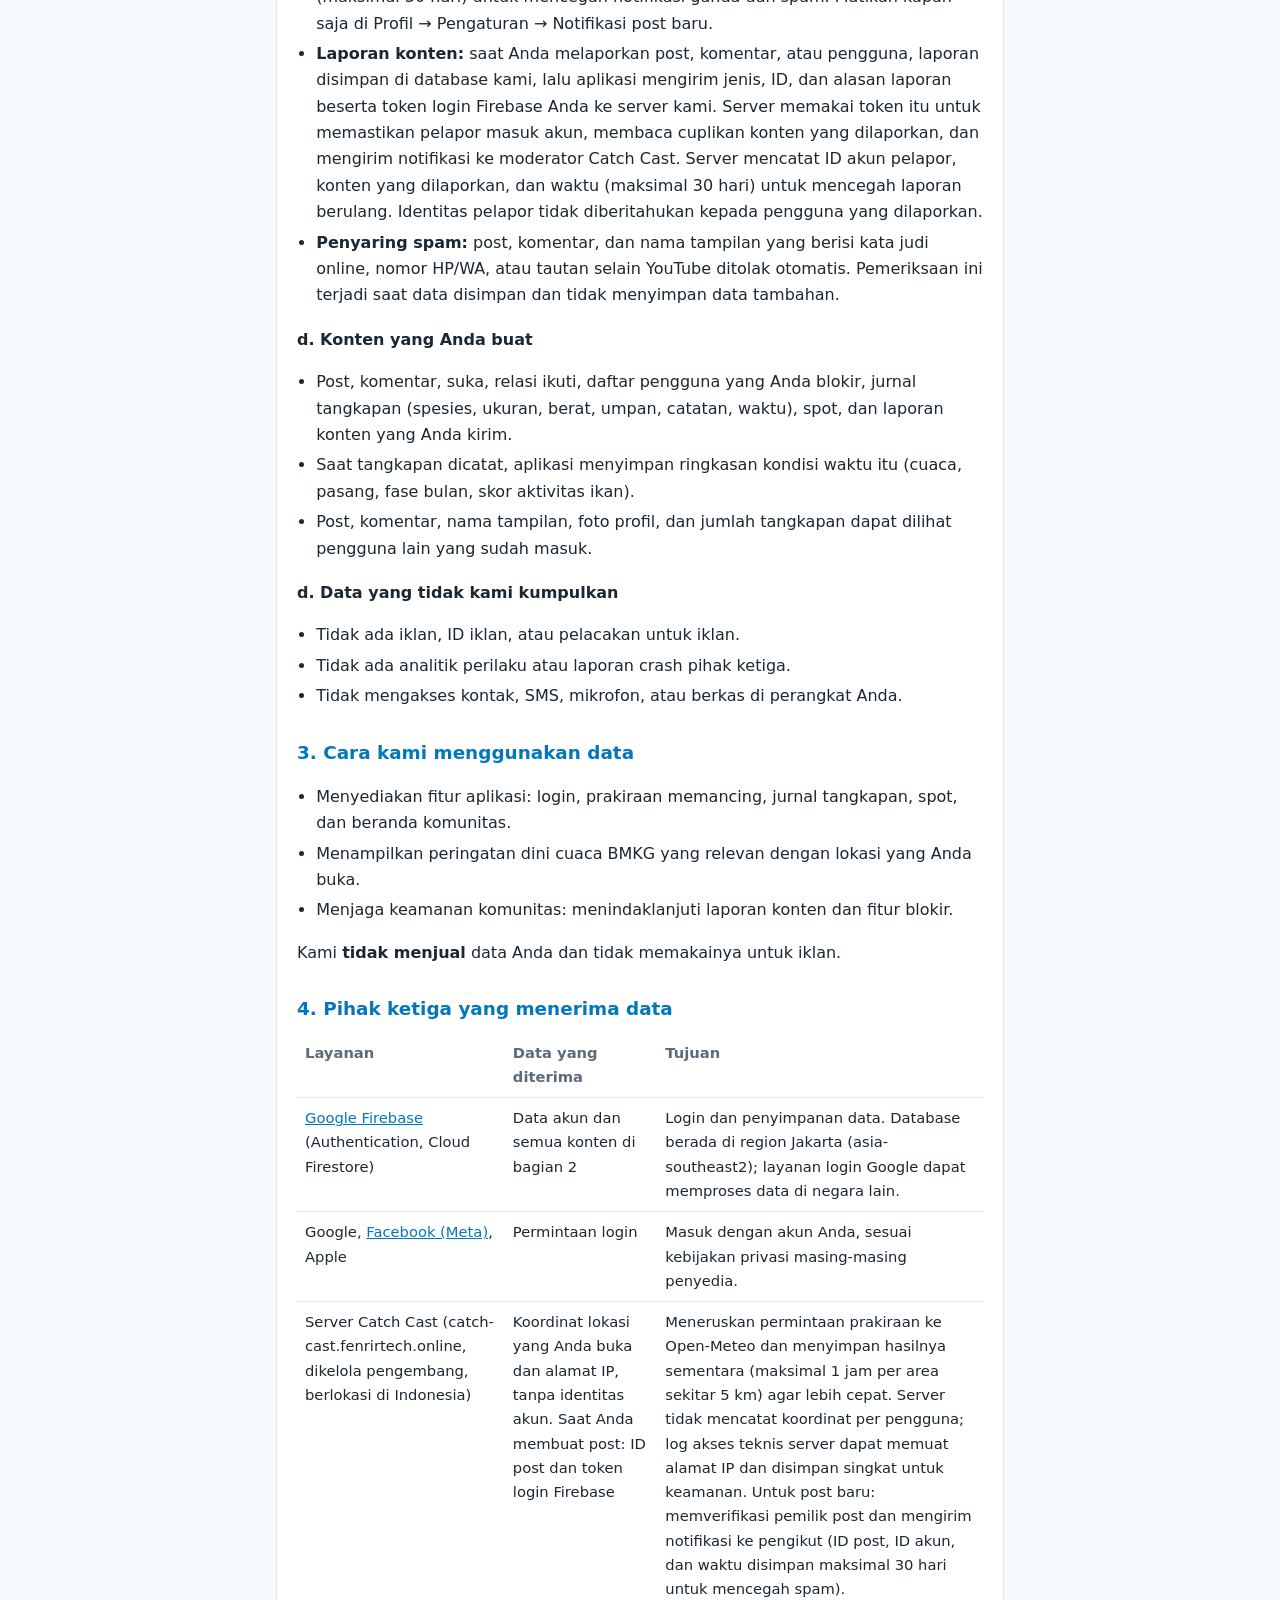
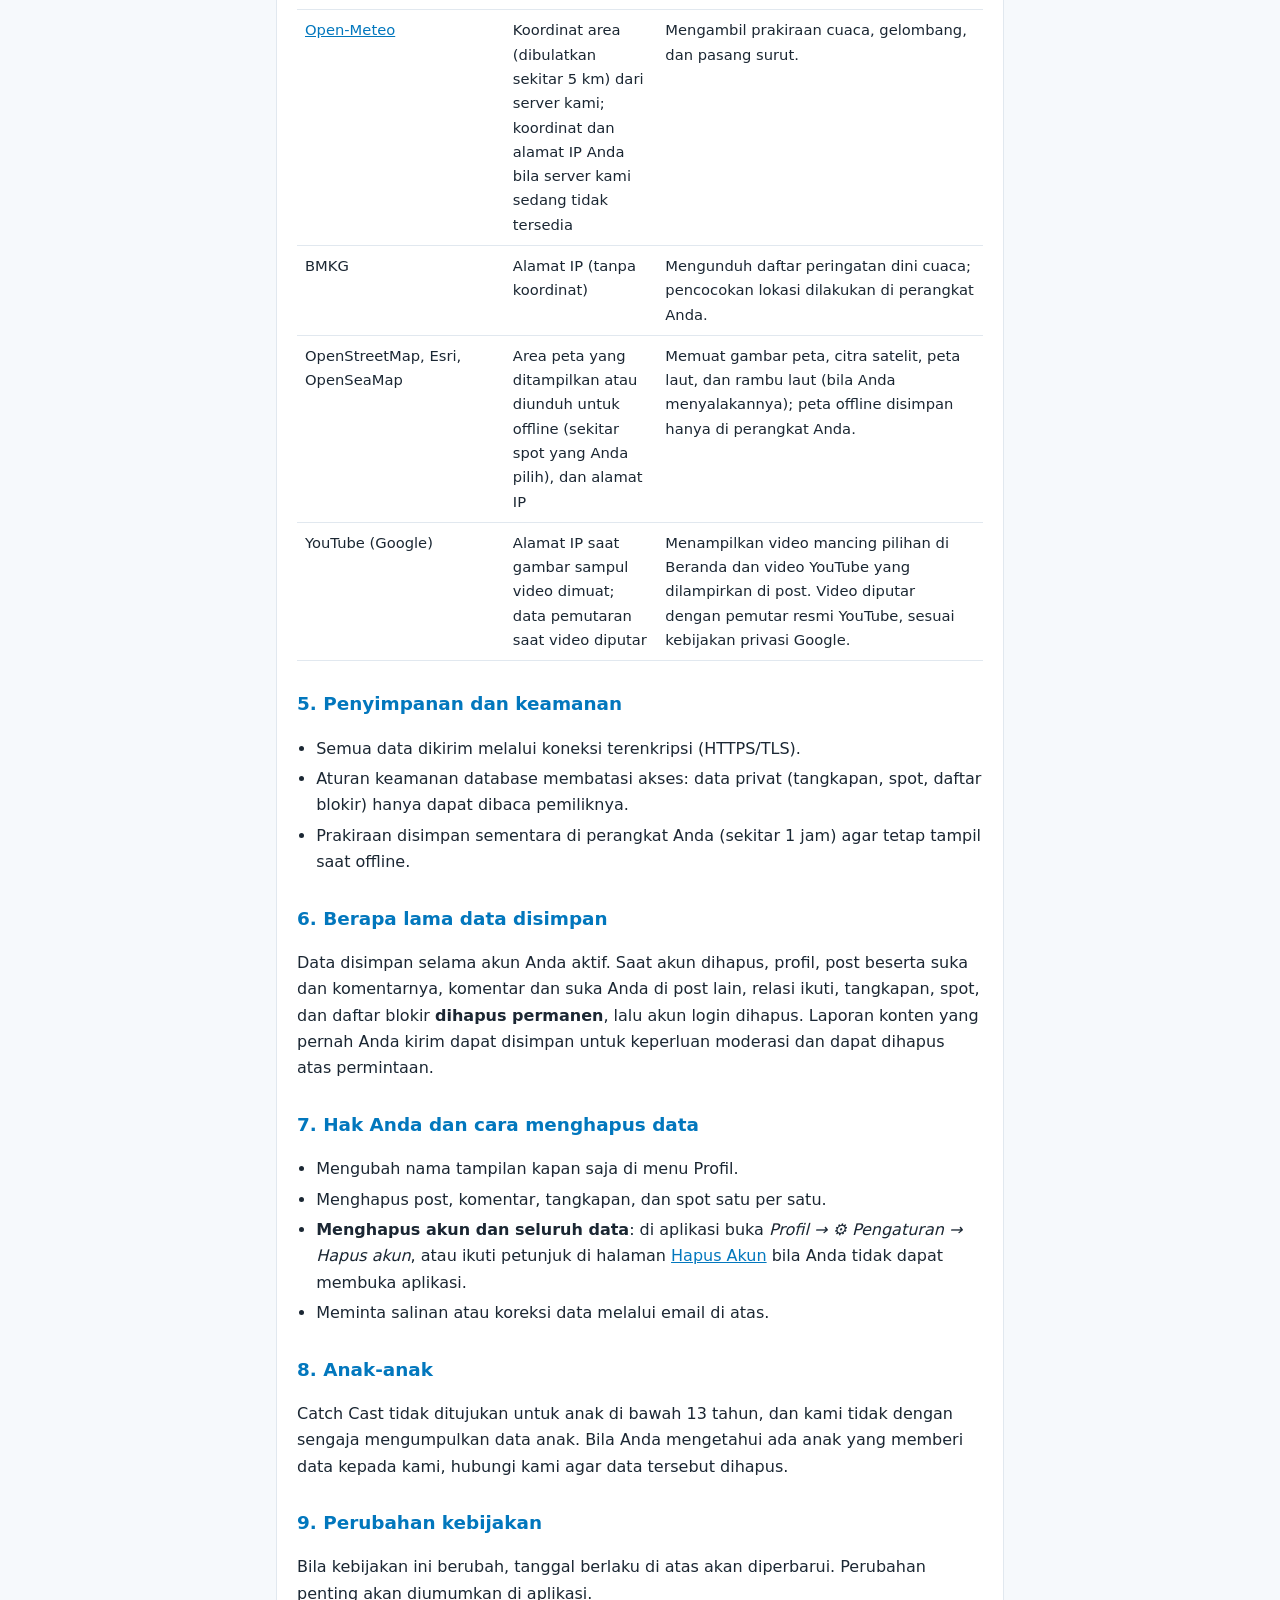
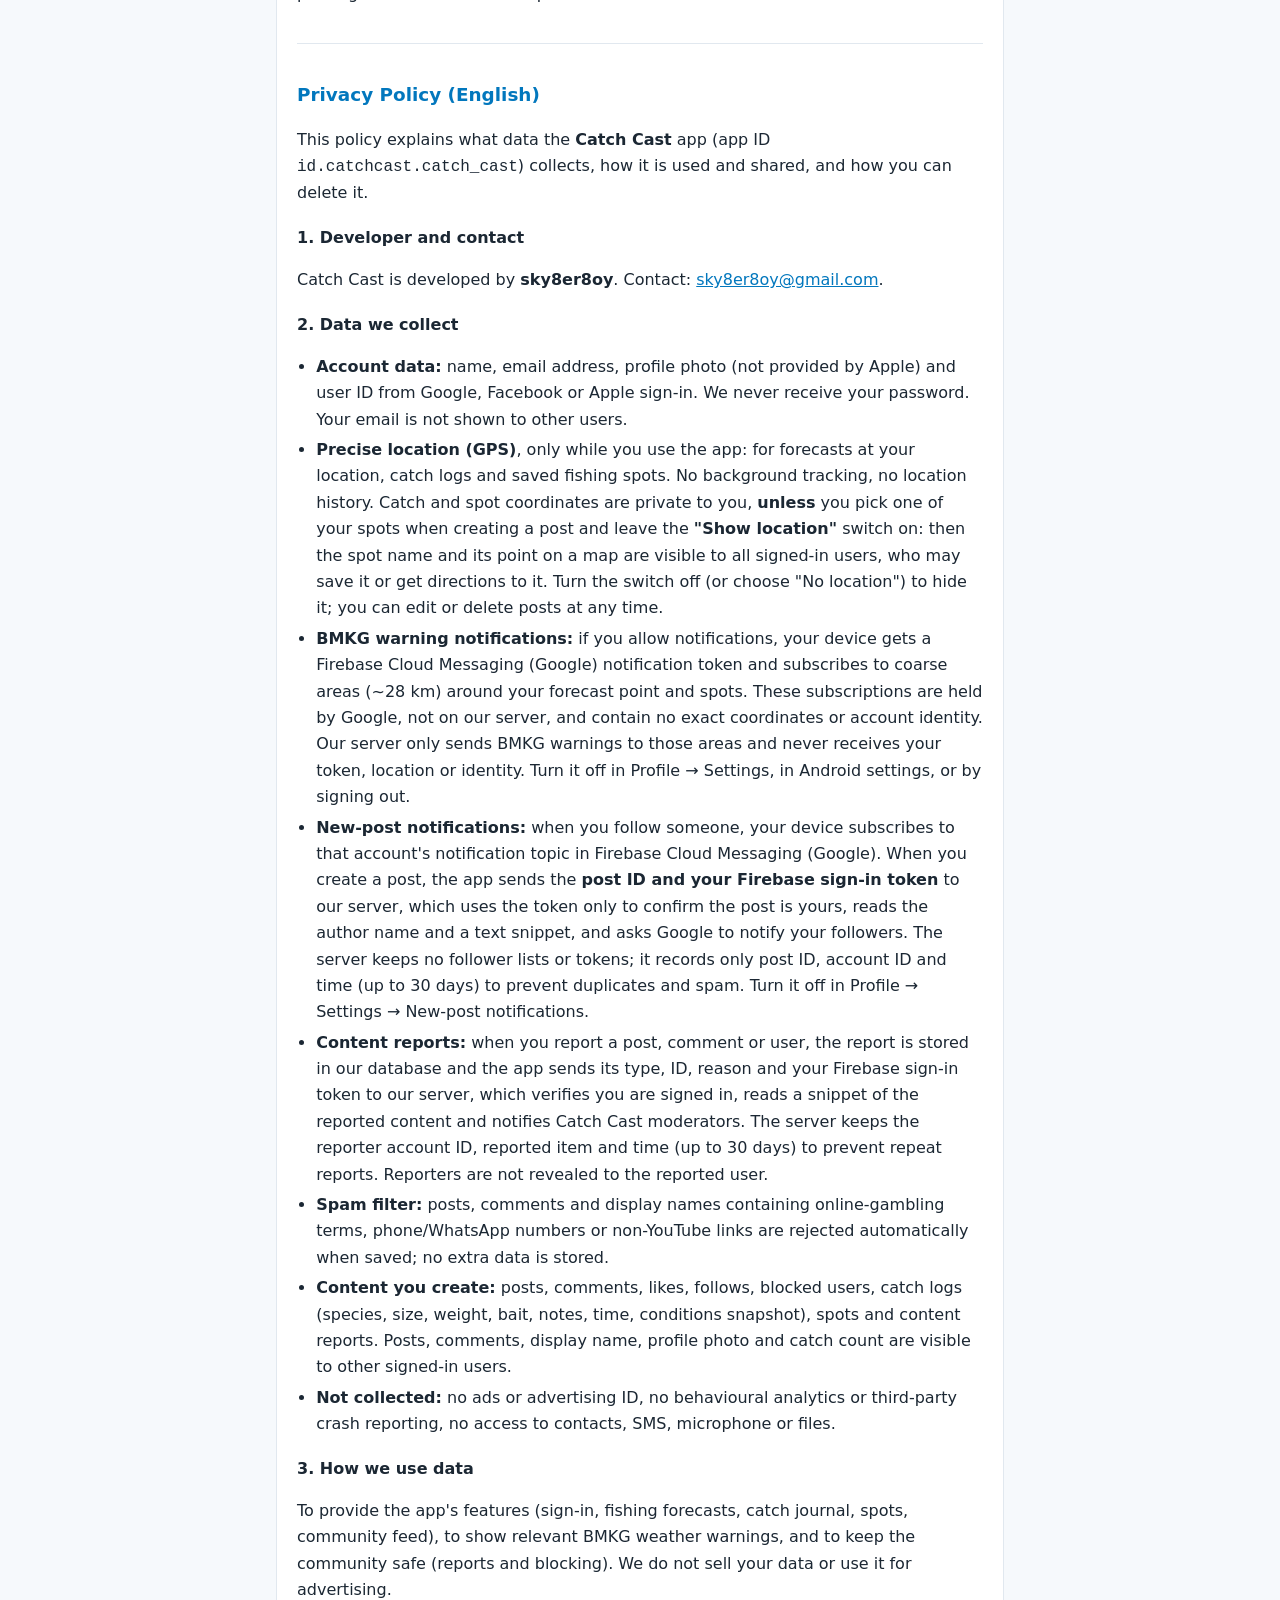
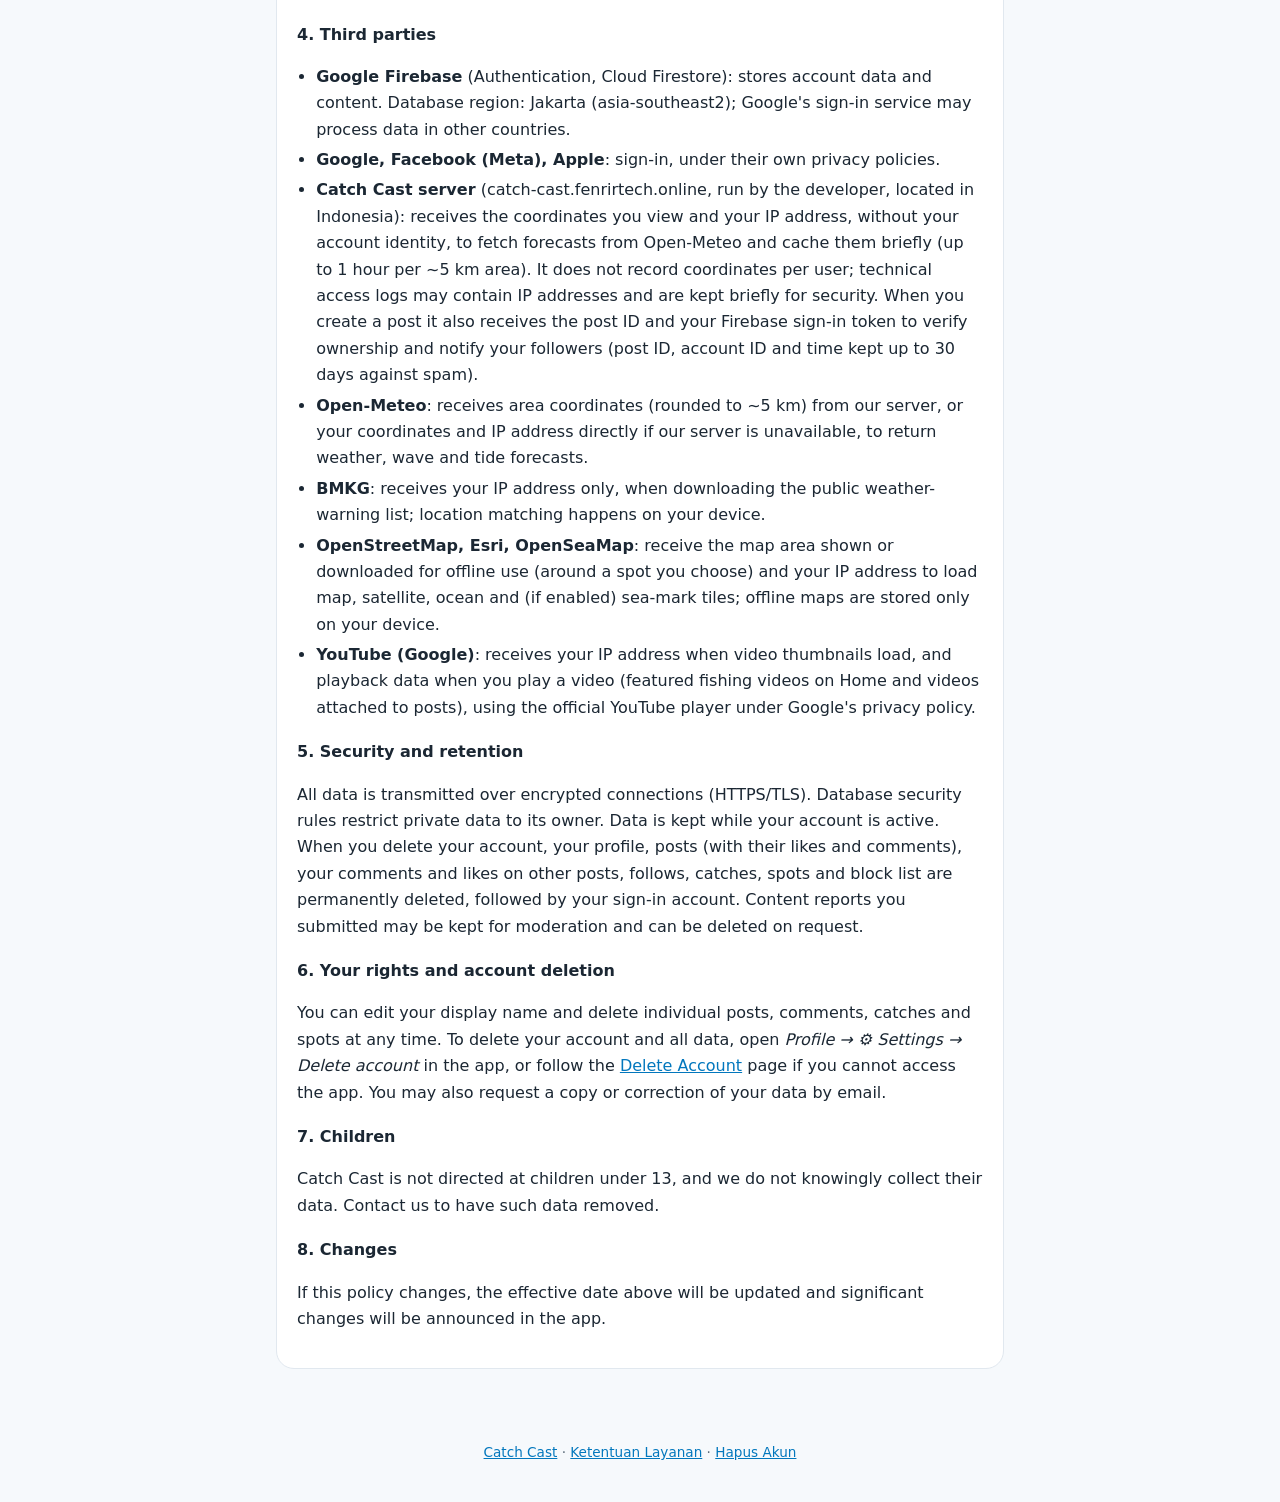
==== commit 3471ef8a: "Kebijakan privasi rev. 4: laporan konten dan penyaring spam Co-Authored-By: Claude Opus 5.5 <noreply" ====
--- a/privacy/index.html
+++ b/privacy/index.html
@@ -21,7 +21,7 @@
 <main class="wrap">
 <div class="card">
 <div class="lang"><a href="#id">Bahasa Indonesia</a><a href="#en">English</a></div>
-<p class="meta">Berlaku sejak 20 November 2026 (rev. 3) · Effective 20 November 2026 (rev. 3)</p>
+<p class="meta">Berlaku sejak 21 November 2026 (rev. 4) · Effective 21 November 2026 (rev. 4)</p>
 
 <section id="id">
 <p>Kebijakan ini menjelaskan data apa yang dikumpulkan aplikasi <strong>Catch Cast</strong> (ID aplikasi <code>id.catchcast.catch_cast</code>), untuk apa data itu dipakai, kepada siapa data dibagikan, dan bagaimana Anda dapat menghapusnya.</p>
@@ -47,6 +47,8 @@
   <li>Jika notifikasi diizinkan, perangkat Anda mendapat <strong>token notifikasi</strong> dari Firebase Cloud Messaging (Google) dan berlangganan <strong>area kasar berukuran sekitar 28 km</strong> di sekitar titik prakiraan dan spot Anda. Langganan ini disimpan oleh Google, bukan di server kami, dan tidak memuat koordinat persis maupun identitas akun Anda.</li>
   <li>Server kami hanya mengirim peringatan BMKG ke area tersebut; server tidak menerima token, lokasi, atau identitas Anda. Matikan kapan saja di Profil → Pengaturan → Notifikasi peringatan BMKG, atau di pengaturan Android. Keluar akun juga menghentikan langganan.</li>
   <li><strong>Notifikasi post baru:</strong> bila Anda mengikuti seorang pemancing, perangkat Anda berlangganan topik notifikasi akun tersebut di Firebase Cloud Messaging (Google). Saat Anda membuat post, aplikasi mengirim <strong>ID post dan token login Firebase</strong> Anda ke server kami. Server memakai token itu hanya untuk memastikan post tersebut memang milik Anda, membaca nama penulis dan cuplikan teks post, lalu meminta Google mengirim notifikasi ke pengikut Anda. Server tidak menyimpan daftar pengikut maupun token; yang dicatat hanya ID post, ID akun, dan waktu (maksimal 30 hari) untuk mencegah notifikasi ganda dan spam. Matikan kapan saja di Profil → Pengaturan → Notifikasi post baru.</li>
+  <li><strong>Laporan konten:</strong> saat Anda melaporkan post, komentar, atau pengguna, laporan disimpan di database kami, lalu aplikasi mengirim jenis, ID, dan alasan laporan beserta token login Firebase Anda ke server kami. Server memakai token itu untuk memastikan pelapor masuk akun, membaca cuplikan konten yang dilaporkan, dan mengirim notifikasi ke moderator Catch Cast. Server mencatat ID akun pelapor, konten yang dilaporkan, dan waktu (maksimal 30 hari) untuk mencegah laporan berulang. Identitas pelapor tidak diberitahukan kepada pengguna yang dilaporkan.</li>
+  <li><strong>Penyaring spam:</strong> post, komentar, dan nama tampilan yang berisi kata judi online, nomor HP/WA, atau tautan selain YouTube ditolak otomatis. Pemeriksaan ini terjadi saat data disimpan dan tidak menyimpan data tambahan.</li>
 </ul>
 <h3>d. Konten yang Anda buat</h3>
 <ul>
@@ -123,6 +125,8 @@
   <li><strong>Precise location (GPS)</strong>, only while you use the app: for forecasts at your location, catch logs and saved fishing spots. No background tracking, no location history. Catch and spot coordinates are private to you, <strong>unless</strong> you pick one of your spots when creating a post and leave the <strong>"Show location"</strong> switch on: then the spot name and its point on a map are visible to all signed-in users, who may save it or get directions to it. Turn the switch off (or choose "No location") to hide it; you can edit or delete posts at any time.</li>
   <li><strong>BMKG warning notifications:</strong> if you allow notifications, your device gets a Firebase Cloud Messaging (Google) notification token and subscribes to coarse areas (~28 km) around your forecast point and spots. These subscriptions are held by Google, not on our server, and contain no exact coordinates or account identity. Our server only sends BMKG warnings to those areas and never receives your token, location or identity. Turn it off in Profile → Settings, in Android settings, or by signing out.</li>
   <li><strong>New-post notifications:</strong> when you follow someone, your device subscribes to that account's notification topic in Firebase Cloud Messaging (Google). When you create a post, the app sends the <strong>post ID and your Firebase sign-in token</strong> to our server, which uses the token only to confirm the post is yours, reads the author name and a text snippet, and asks Google to notify your followers. The server keeps no follower lists or tokens; it records only post ID, account ID and time (up to 30 days) to prevent duplicates and spam. Turn it off in Profile → Settings → New-post notifications.</li>
+  <li><strong>Content reports:</strong> when you report a post, comment or user, the report is stored in our database and the app sends its type, ID, reason and your Firebase sign-in token to our server, which verifies you are signed in, reads a snippet of the reported content and notifies Catch Cast moderators. The server keeps the reporter account ID, reported item and time (up to 30 days) to prevent repeat reports. Reporters are not revealed to the reported user.</li>
+  <li><strong>Spam filter:</strong> posts, comments and display names containing online-gambling terms, phone/WhatsApp numbers or non-YouTube links are rejected automatically when saved; no extra data is stored.</li>
   <li><strong>Content you create:</strong> posts, comments, likes, follows, blocked users, catch logs (species, size, weight, bait, notes, time, conditions snapshot), spots and content reports. Posts, comments, display name, profile photo and catch count are visible to other signed-in users.</li>
   <li><strong>Not collected:</strong> no ads or advertising ID, no behavioural analytics or third-party crash reporting, no access to contacts, SMS, microphone or files.</li>
 </ul>
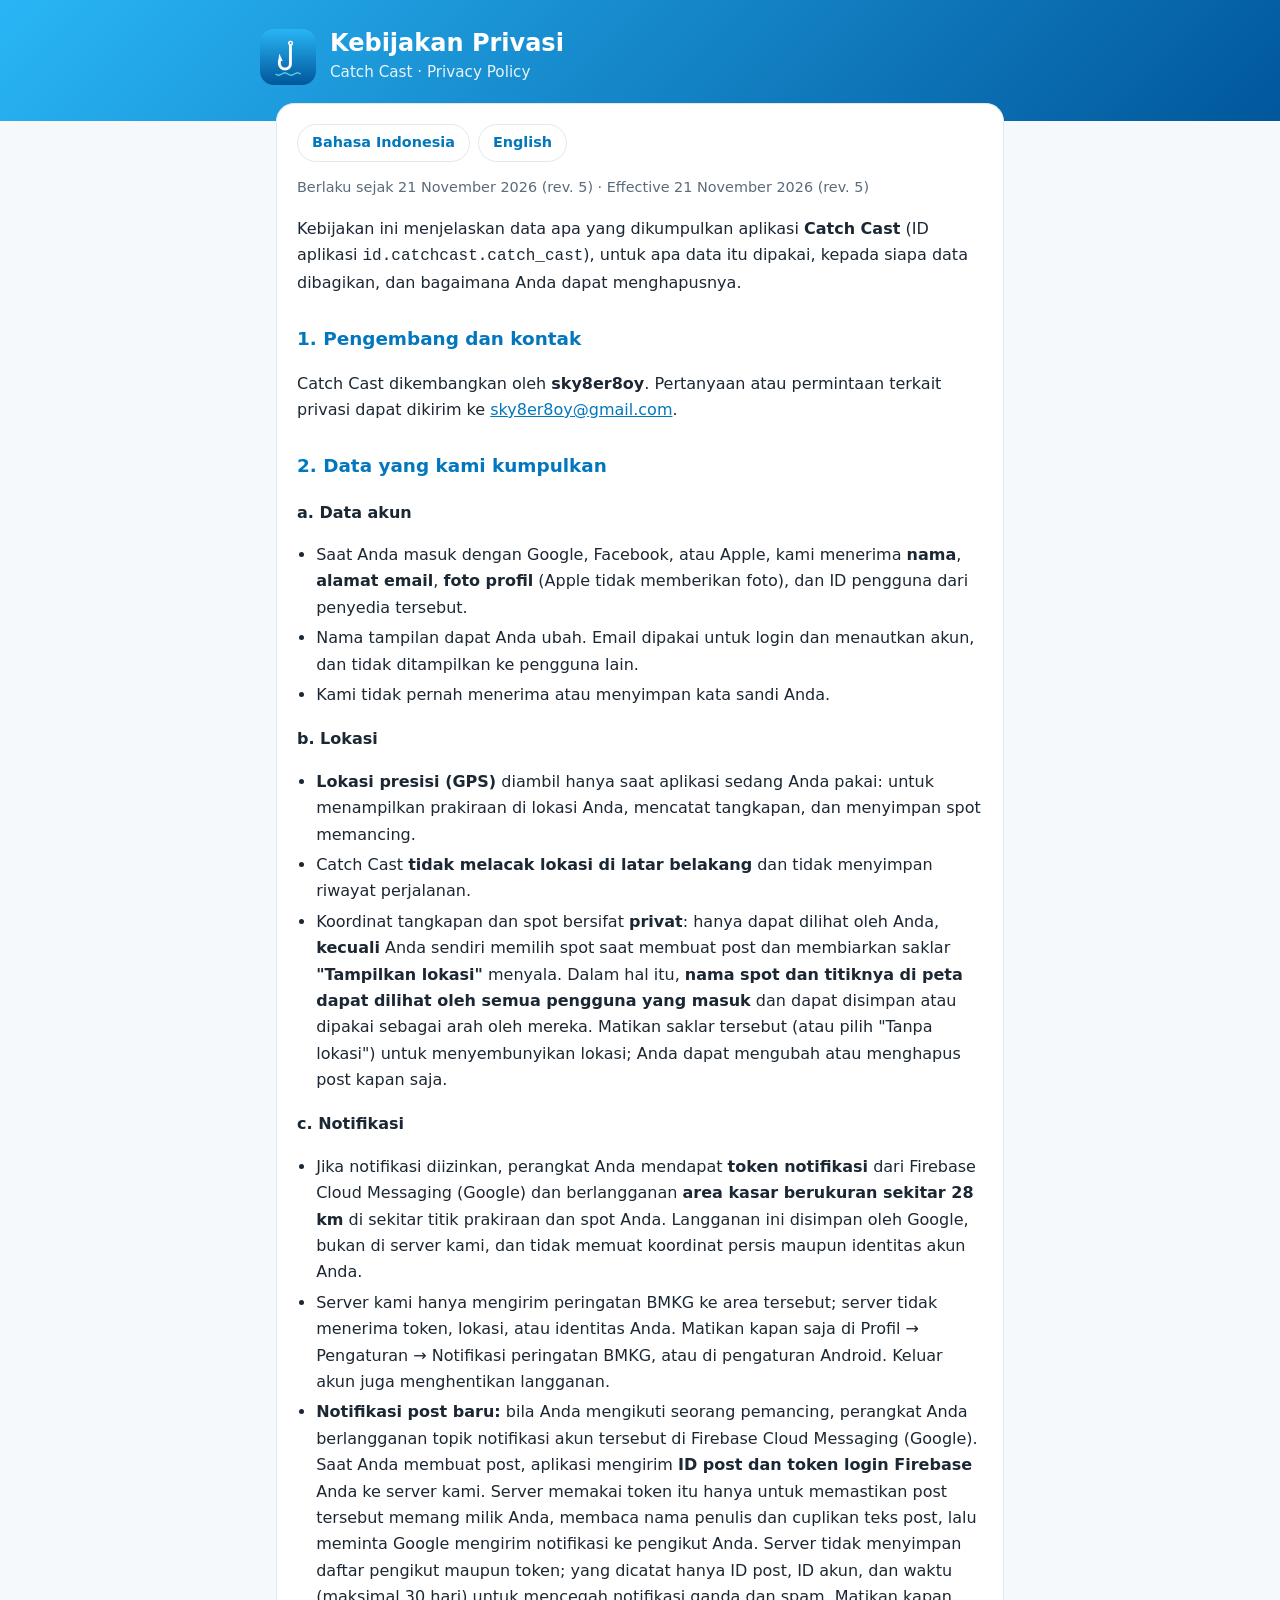
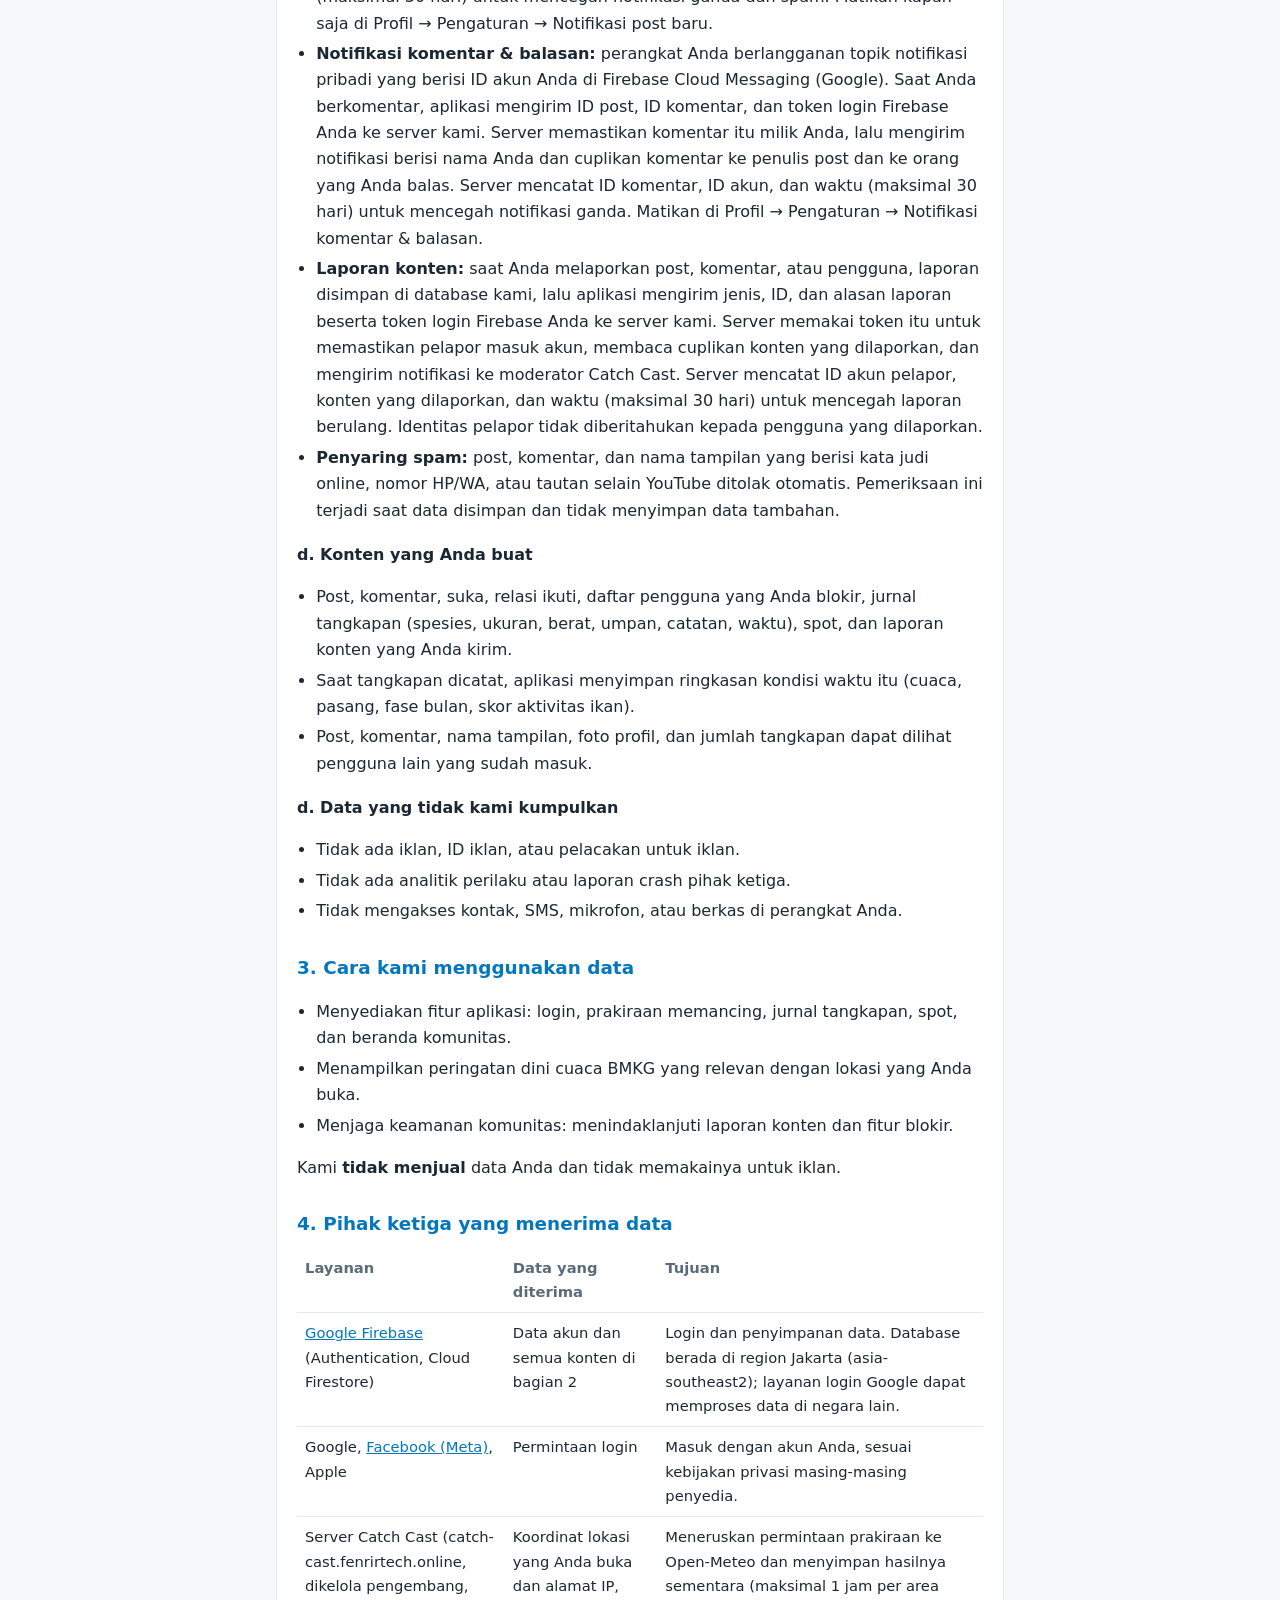
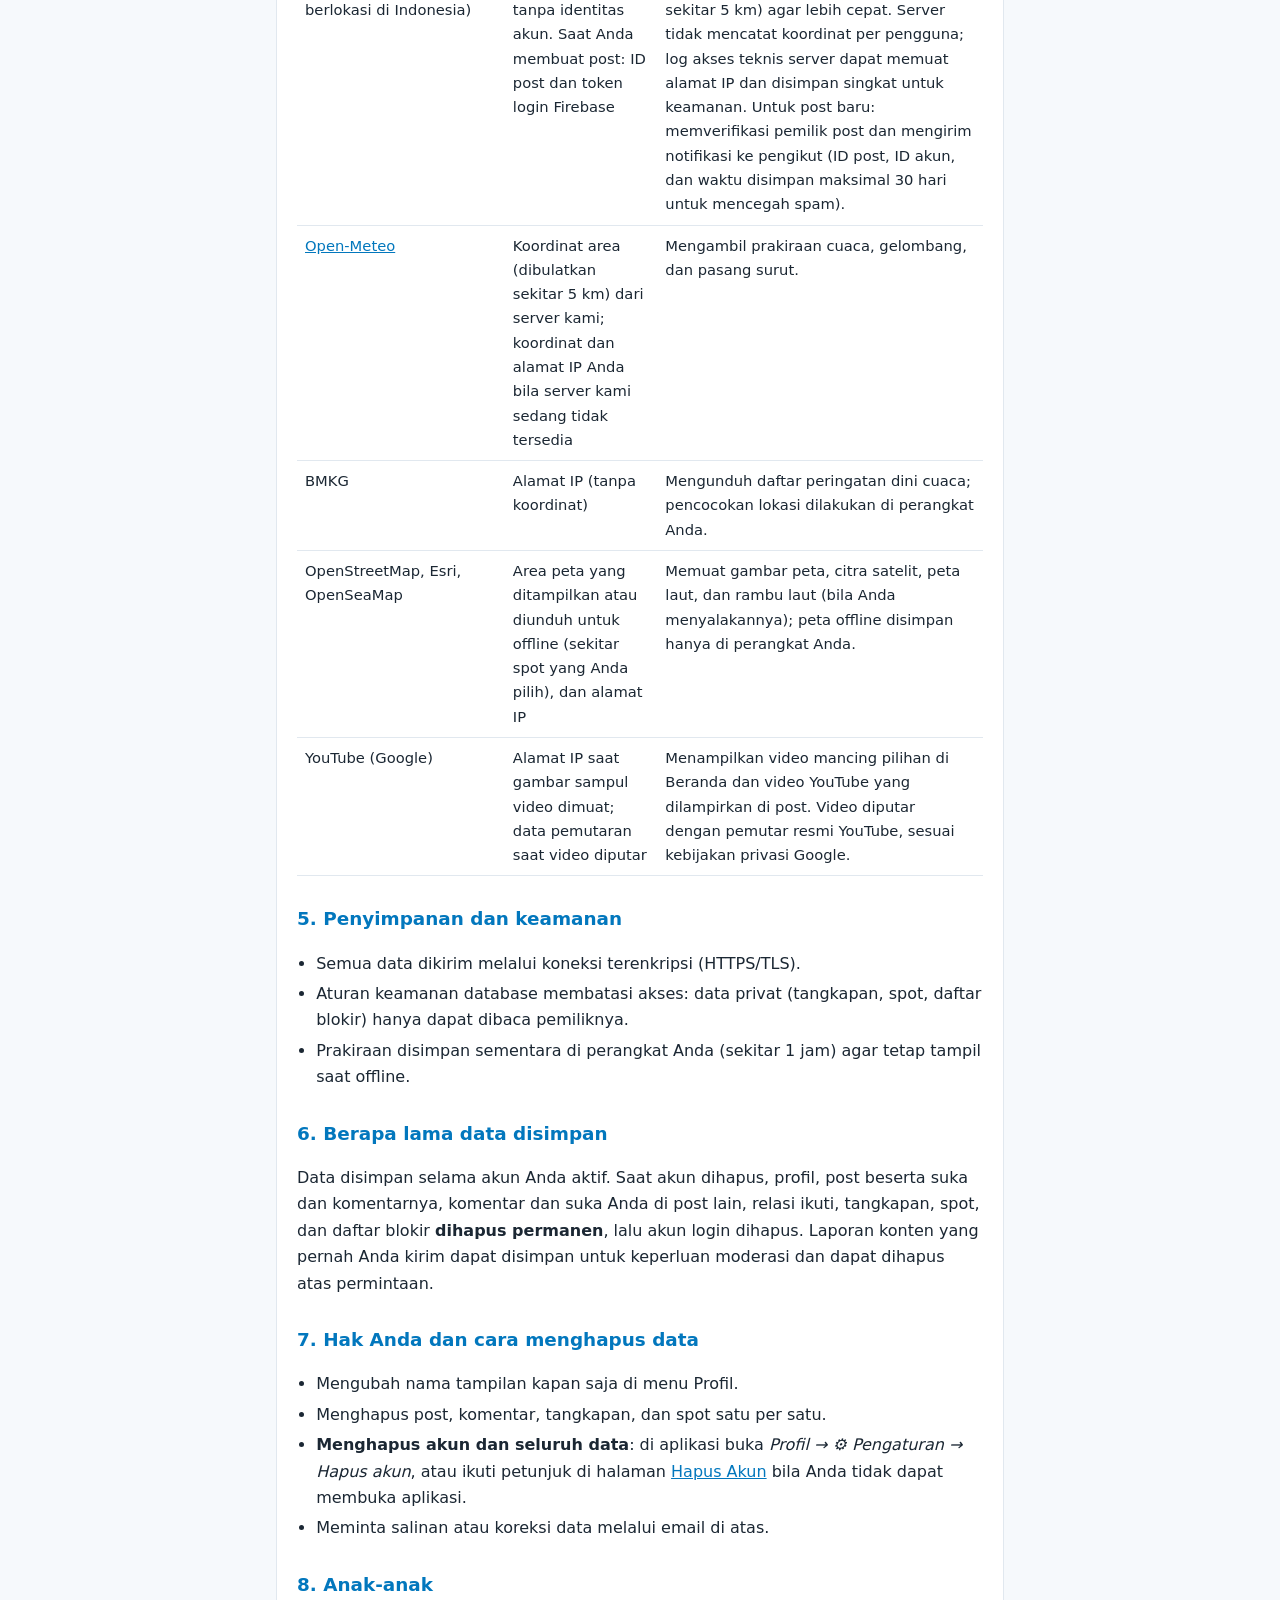
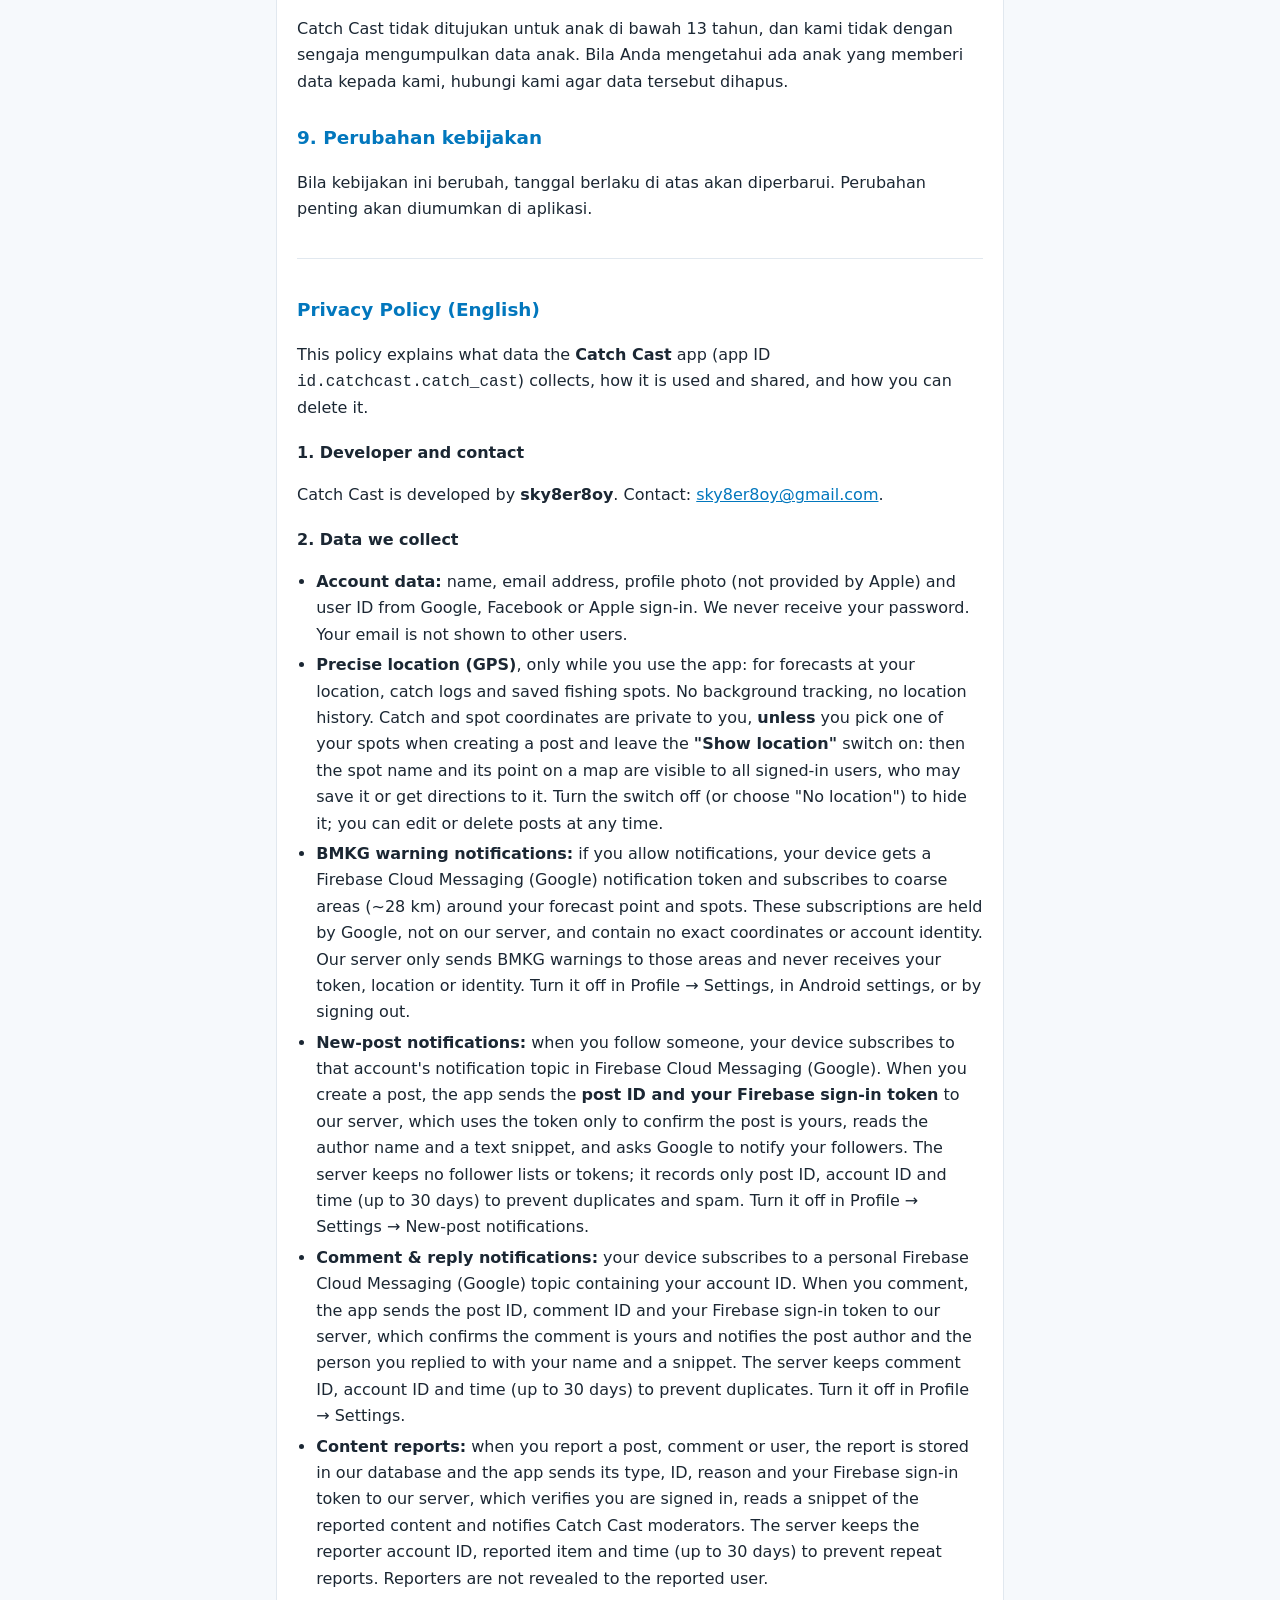
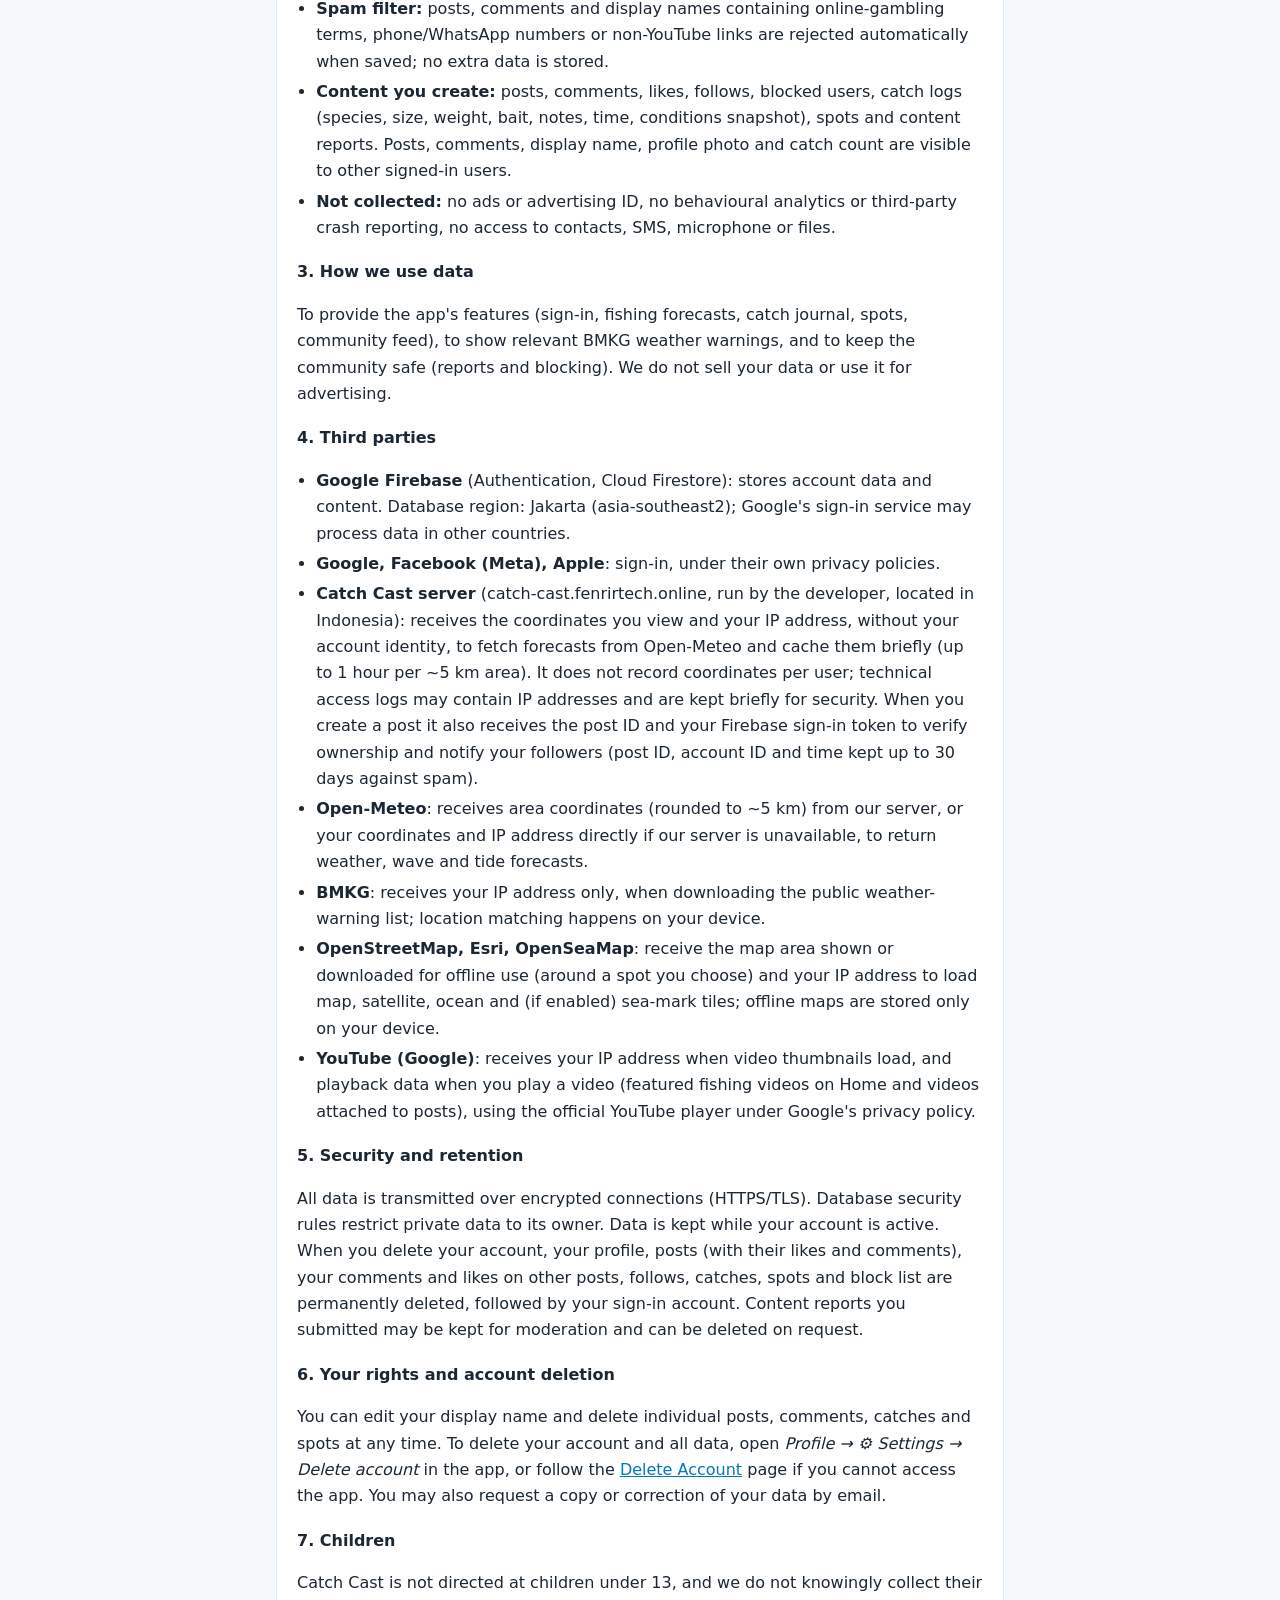
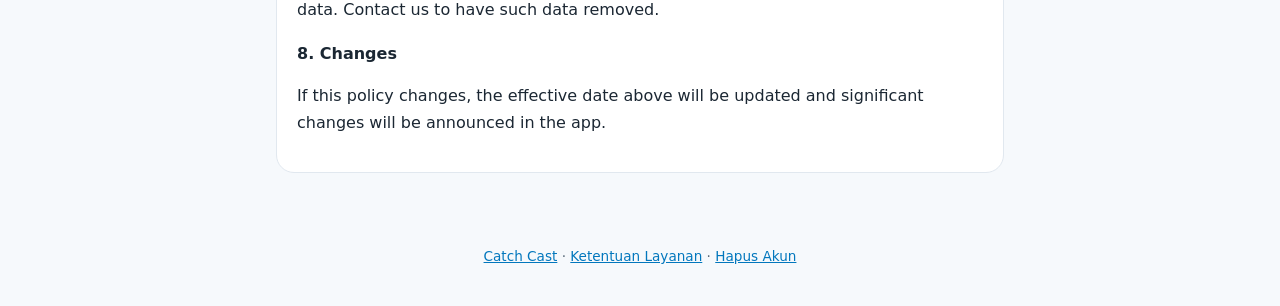
==== commit 7fa9eaef: "Kebijakan privasi rev. 5: notifikasi komentar dan balasan Co-Authored-By: Claude Opus 5.5 <noreply@a" ====
--- a/privacy/index.html
+++ b/privacy/index.html
@@ -21,7 +21,7 @@
 <main class="wrap">
 <div class="card">
 <div class="lang"><a href="#id">Bahasa Indonesia</a><a href="#en">English</a></div>
-<p class="meta">Berlaku sejak 21 November 2026 (rev. 4) · Effective 21 November 2026 (rev. 4)</p>
+<p class="meta">Berlaku sejak 21 November 2026 (rev. 5) · Effective 21 November 2026 (rev. 5)</p>
 
 <section id="id">
 <p>Kebijakan ini menjelaskan data apa yang dikumpulkan aplikasi <strong>Catch Cast</strong> (ID aplikasi <code>id.catchcast.catch_cast</code>), untuk apa data itu dipakai, kepada siapa data dibagikan, dan bagaimana Anda dapat menghapusnya.</p>
@@ -47,6 +47,7 @@
   <li>Jika notifikasi diizinkan, perangkat Anda mendapat <strong>token notifikasi</strong> dari Firebase Cloud Messaging (Google) dan berlangganan <strong>area kasar berukuran sekitar 28 km</strong> di sekitar titik prakiraan dan spot Anda. Langganan ini disimpan oleh Google, bukan di server kami, dan tidak memuat koordinat persis maupun identitas akun Anda.</li>
   <li>Server kami hanya mengirim peringatan BMKG ke area tersebut; server tidak menerima token, lokasi, atau identitas Anda. Matikan kapan saja di Profil → Pengaturan → Notifikasi peringatan BMKG, atau di pengaturan Android. Keluar akun juga menghentikan langganan.</li>
   <li><strong>Notifikasi post baru:</strong> bila Anda mengikuti seorang pemancing, perangkat Anda berlangganan topik notifikasi akun tersebut di Firebase Cloud Messaging (Google). Saat Anda membuat post, aplikasi mengirim <strong>ID post dan token login Firebase</strong> Anda ke server kami. Server memakai token itu hanya untuk memastikan post tersebut memang milik Anda, membaca nama penulis dan cuplikan teks post, lalu meminta Google mengirim notifikasi ke pengikut Anda. Server tidak menyimpan daftar pengikut maupun token; yang dicatat hanya ID post, ID akun, dan waktu (maksimal 30 hari) untuk mencegah notifikasi ganda dan spam. Matikan kapan saja di Profil → Pengaturan → Notifikasi post baru.</li>
+  <li><strong>Notifikasi komentar &amp; balasan:</strong> perangkat Anda berlangganan topik notifikasi pribadi yang berisi ID akun Anda di Firebase Cloud Messaging (Google). Saat Anda berkomentar, aplikasi mengirim ID post, ID komentar, dan token login Firebase Anda ke server kami. Server memastikan komentar itu milik Anda, lalu mengirim notifikasi berisi nama Anda dan cuplikan komentar ke penulis post dan ke orang yang Anda balas. Server mencatat ID komentar, ID akun, dan waktu (maksimal 30 hari) untuk mencegah notifikasi ganda. Matikan di Profil → Pengaturan → Notifikasi komentar &amp; balasan.</li>
   <li><strong>Laporan konten:</strong> saat Anda melaporkan post, komentar, atau pengguna, laporan disimpan di database kami, lalu aplikasi mengirim jenis, ID, dan alasan laporan beserta token login Firebase Anda ke server kami. Server memakai token itu untuk memastikan pelapor masuk akun, membaca cuplikan konten yang dilaporkan, dan mengirim notifikasi ke moderator Catch Cast. Server mencatat ID akun pelapor, konten yang dilaporkan, dan waktu (maksimal 30 hari) untuk mencegah laporan berulang. Identitas pelapor tidak diberitahukan kepada pengguna yang dilaporkan.</li>
   <li><strong>Penyaring spam:</strong> post, komentar, dan nama tampilan yang berisi kata judi online, nomor HP/WA, atau tautan selain YouTube ditolak otomatis. Pemeriksaan ini terjadi saat data disimpan dan tidak menyimpan data tambahan.</li>
 </ul>
@@ -125,6 +126,7 @@
   <li><strong>Precise location (GPS)</strong>, only while you use the app: for forecasts at your location, catch logs and saved fishing spots. No background tracking, no location history. Catch and spot coordinates are private to you, <strong>unless</strong> you pick one of your spots when creating a post and leave the <strong>"Show location"</strong> switch on: then the spot name and its point on a map are visible to all signed-in users, who may save it or get directions to it. Turn the switch off (or choose "No location") to hide it; you can edit or delete posts at any time.</li>
   <li><strong>BMKG warning notifications:</strong> if you allow notifications, your device gets a Firebase Cloud Messaging (Google) notification token and subscribes to coarse areas (~28 km) around your forecast point and spots. These subscriptions are held by Google, not on our server, and contain no exact coordinates or account identity. Our server only sends BMKG warnings to those areas and never receives your token, location or identity. Turn it off in Profile → Settings, in Android settings, or by signing out.</li>
   <li><strong>New-post notifications:</strong> when you follow someone, your device subscribes to that account's notification topic in Firebase Cloud Messaging (Google). When you create a post, the app sends the <strong>post ID and your Firebase sign-in token</strong> to our server, which uses the token only to confirm the post is yours, reads the author name and a text snippet, and asks Google to notify your followers. The server keeps no follower lists or tokens; it records only post ID, account ID and time (up to 30 days) to prevent duplicates and spam. Turn it off in Profile → Settings → New-post notifications.</li>
+  <li><strong>Comment &amp; reply notifications:</strong> your device subscribes to a personal Firebase Cloud Messaging (Google) topic containing your account ID. When you comment, the app sends the post ID, comment ID and your Firebase sign-in token to our server, which confirms the comment is yours and notifies the post author and the person you replied to with your name and a snippet. The server keeps comment ID, account ID and time (up to 30 days) to prevent duplicates. Turn it off in Profile → Settings.</li>
   <li><strong>Content reports:</strong> when you report a post, comment or user, the report is stored in our database and the app sends its type, ID, reason and your Firebase sign-in token to our server, which verifies you are signed in, reads a snippet of the reported content and notifies Catch Cast moderators. The server keeps the reporter account ID, reported item and time (up to 30 days) to prevent repeat reports. Reporters are not revealed to the reported user.</li>
   <li><strong>Spam filter:</strong> posts, comments and display names containing online-gambling terms, phone/WhatsApp numbers or non-YouTube links are rejected automatically when saved; no extra data is stored.</li>
   <li><strong>Content you create:</strong> posts, comments, likes, follows, blocked users, catch logs (species, size, weight, bait, notes, time, conditions snapshot), spots and content reports. Posts, comments, display name, profile photo and catch count are visible to other signed-in users.</li>
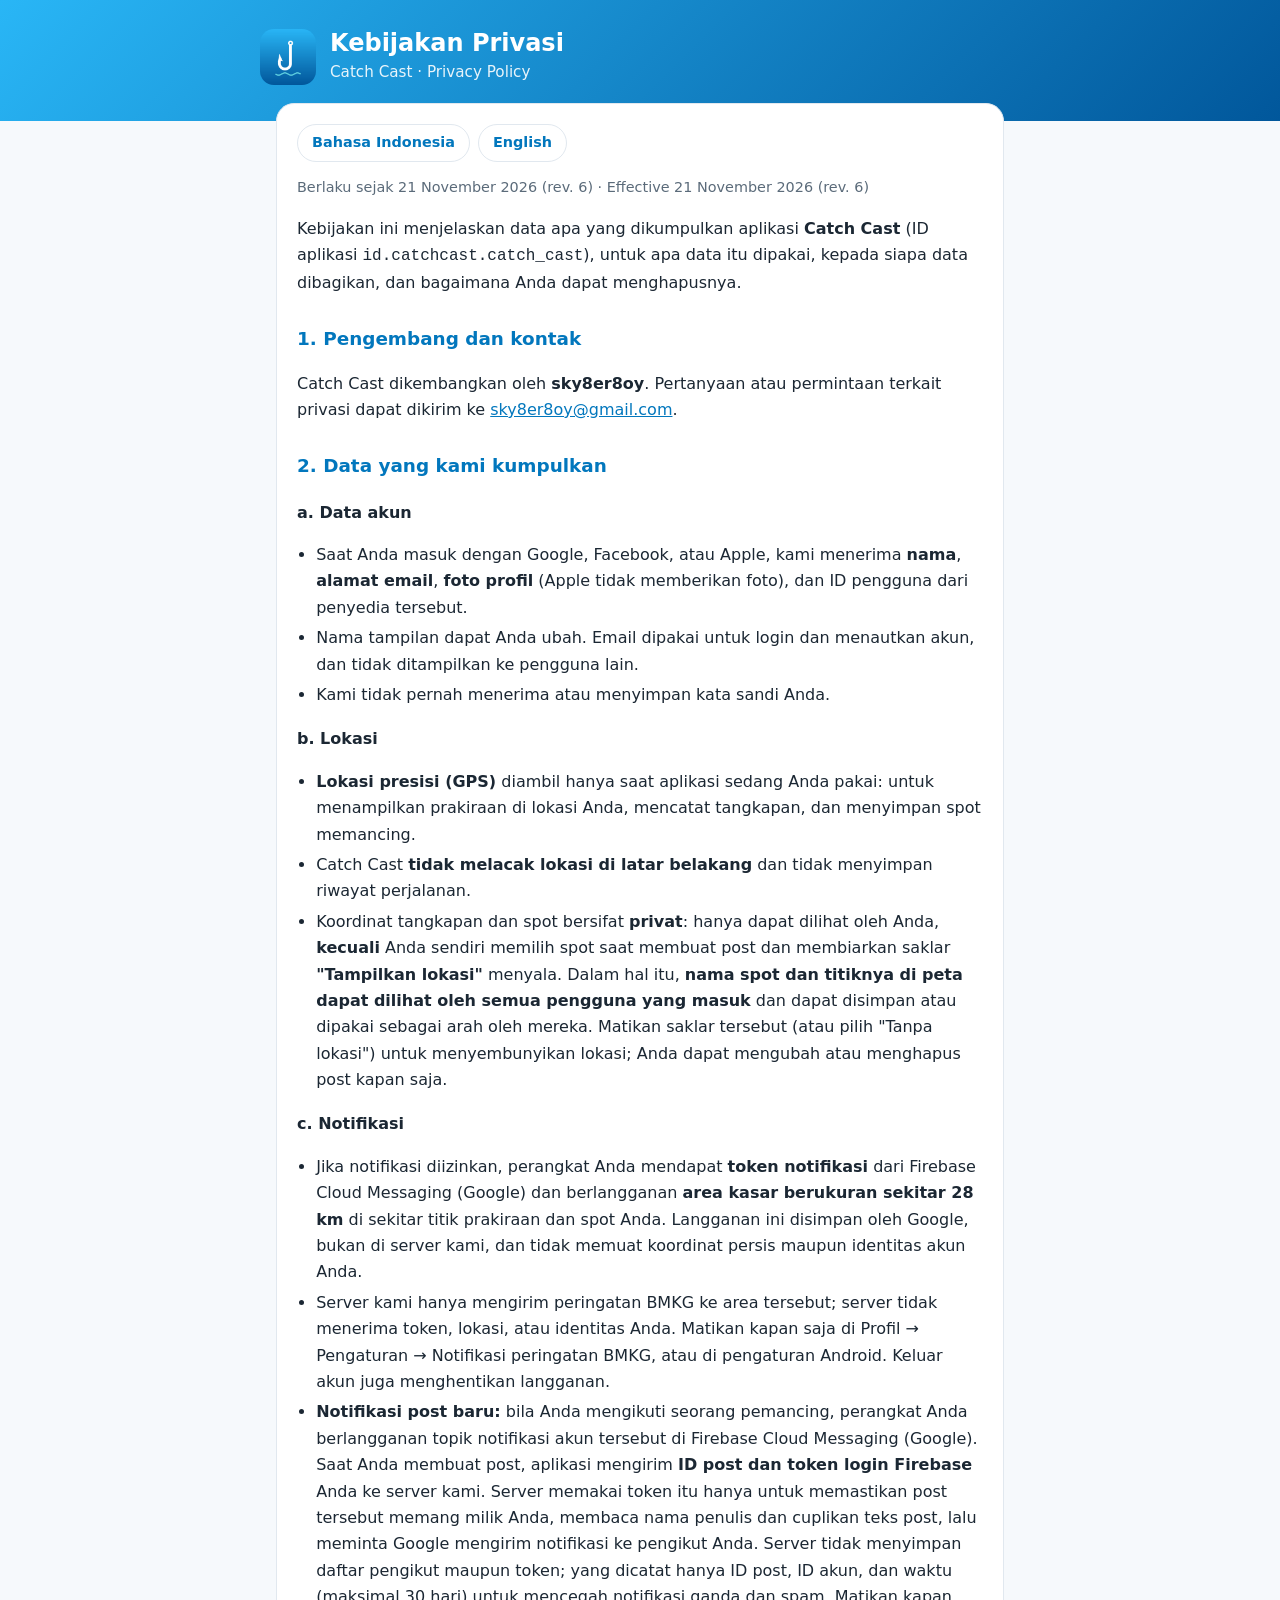
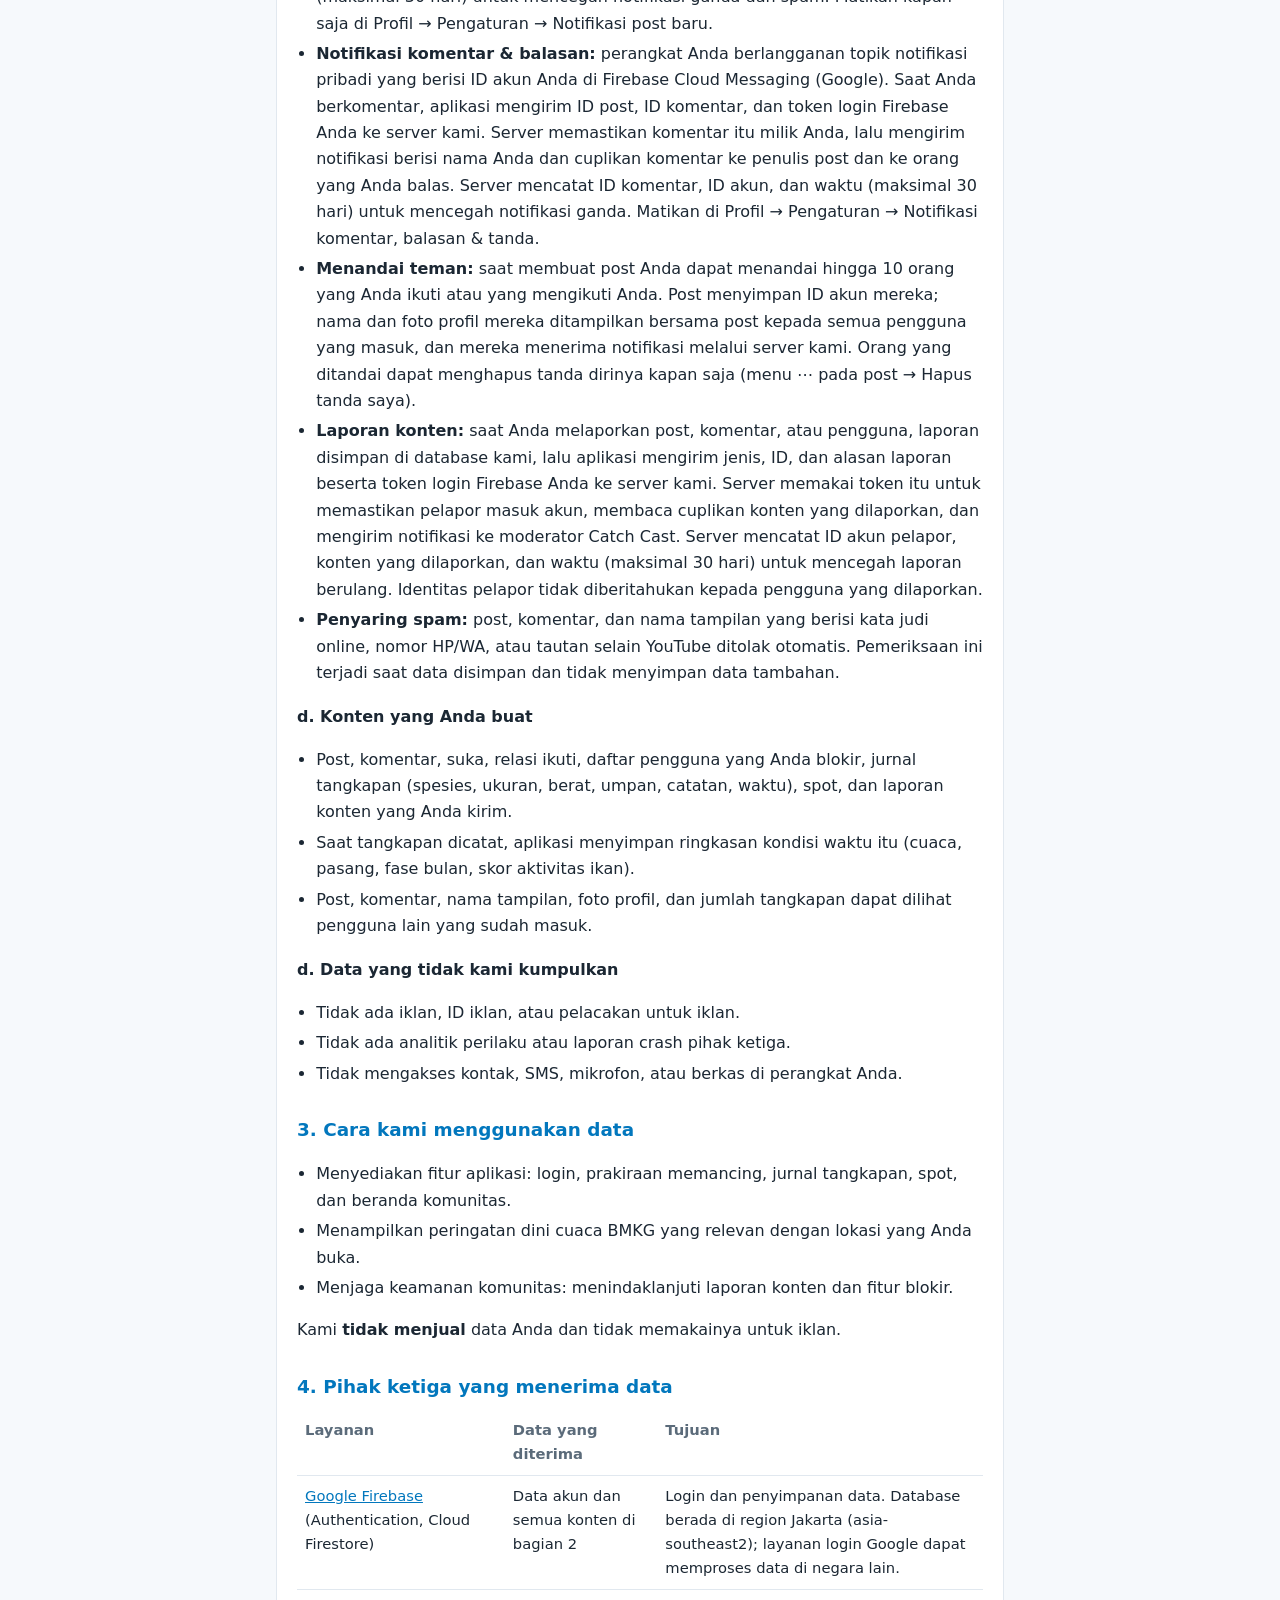
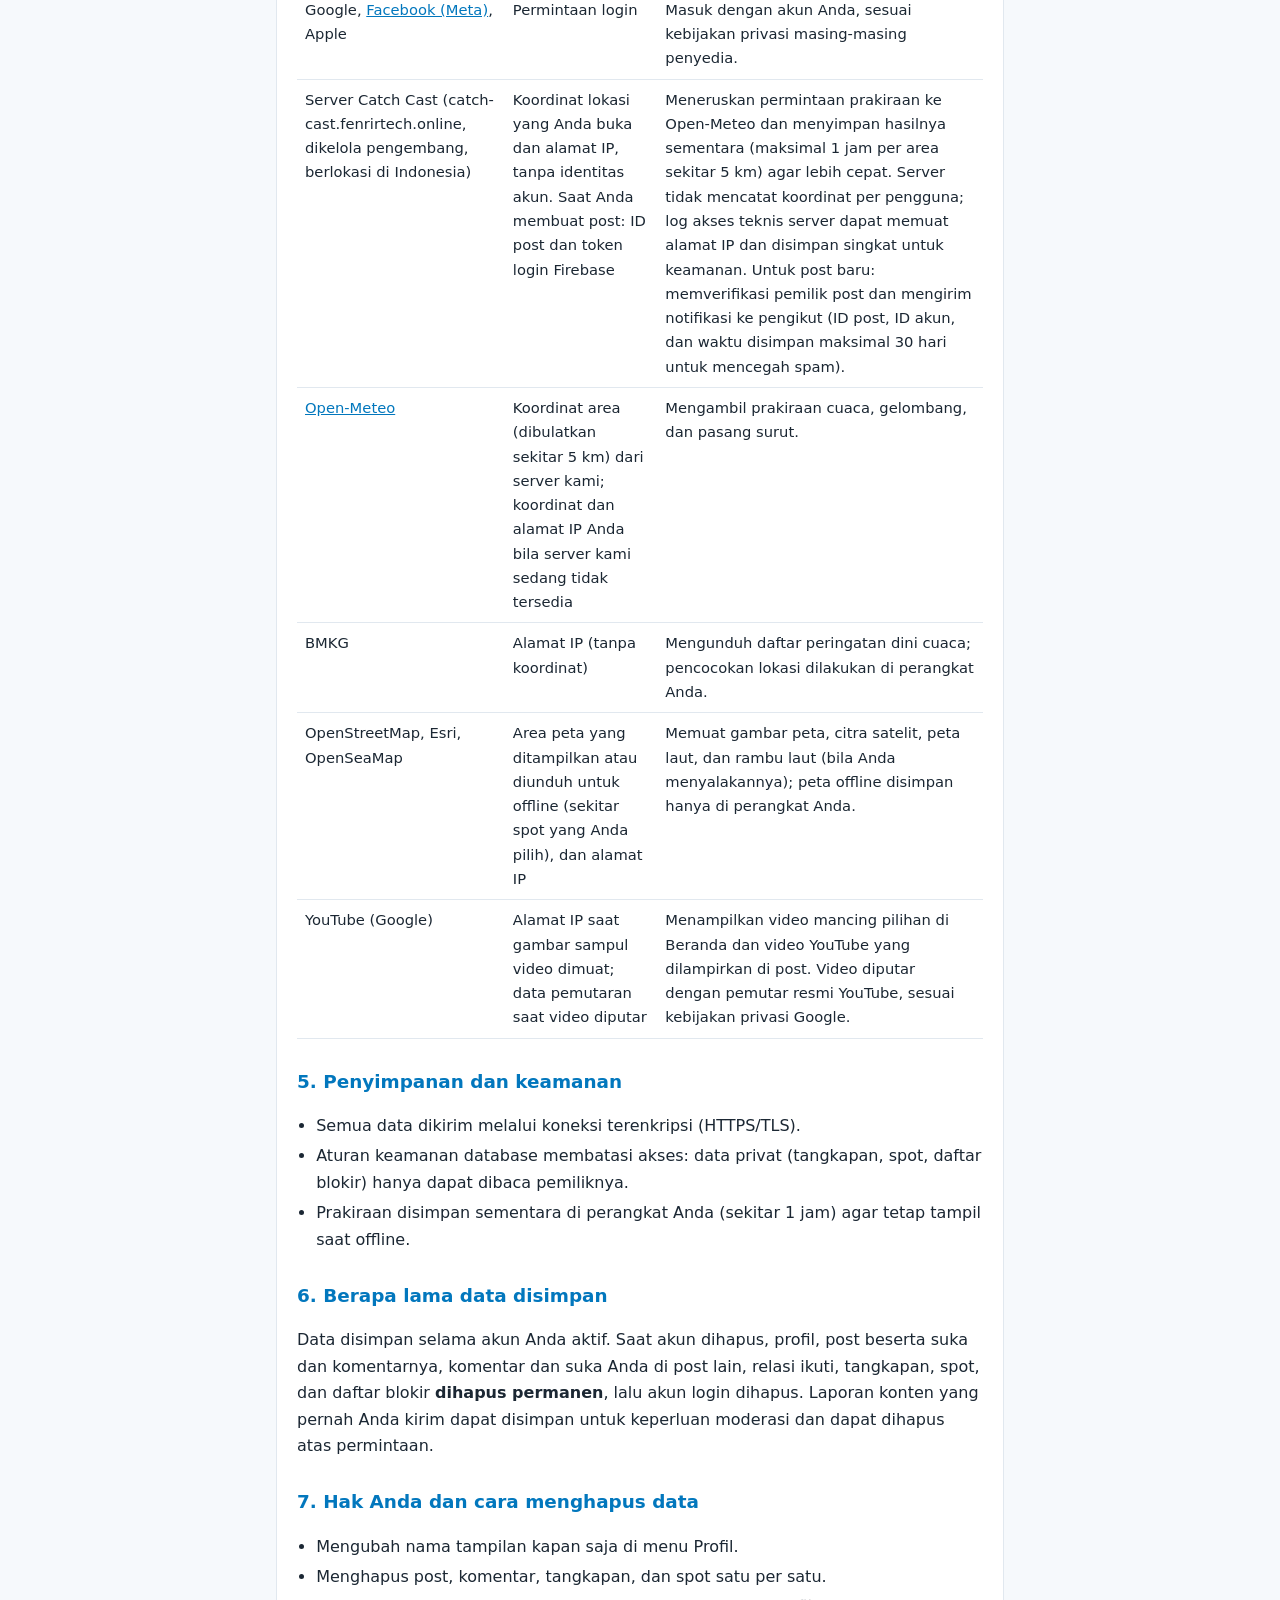
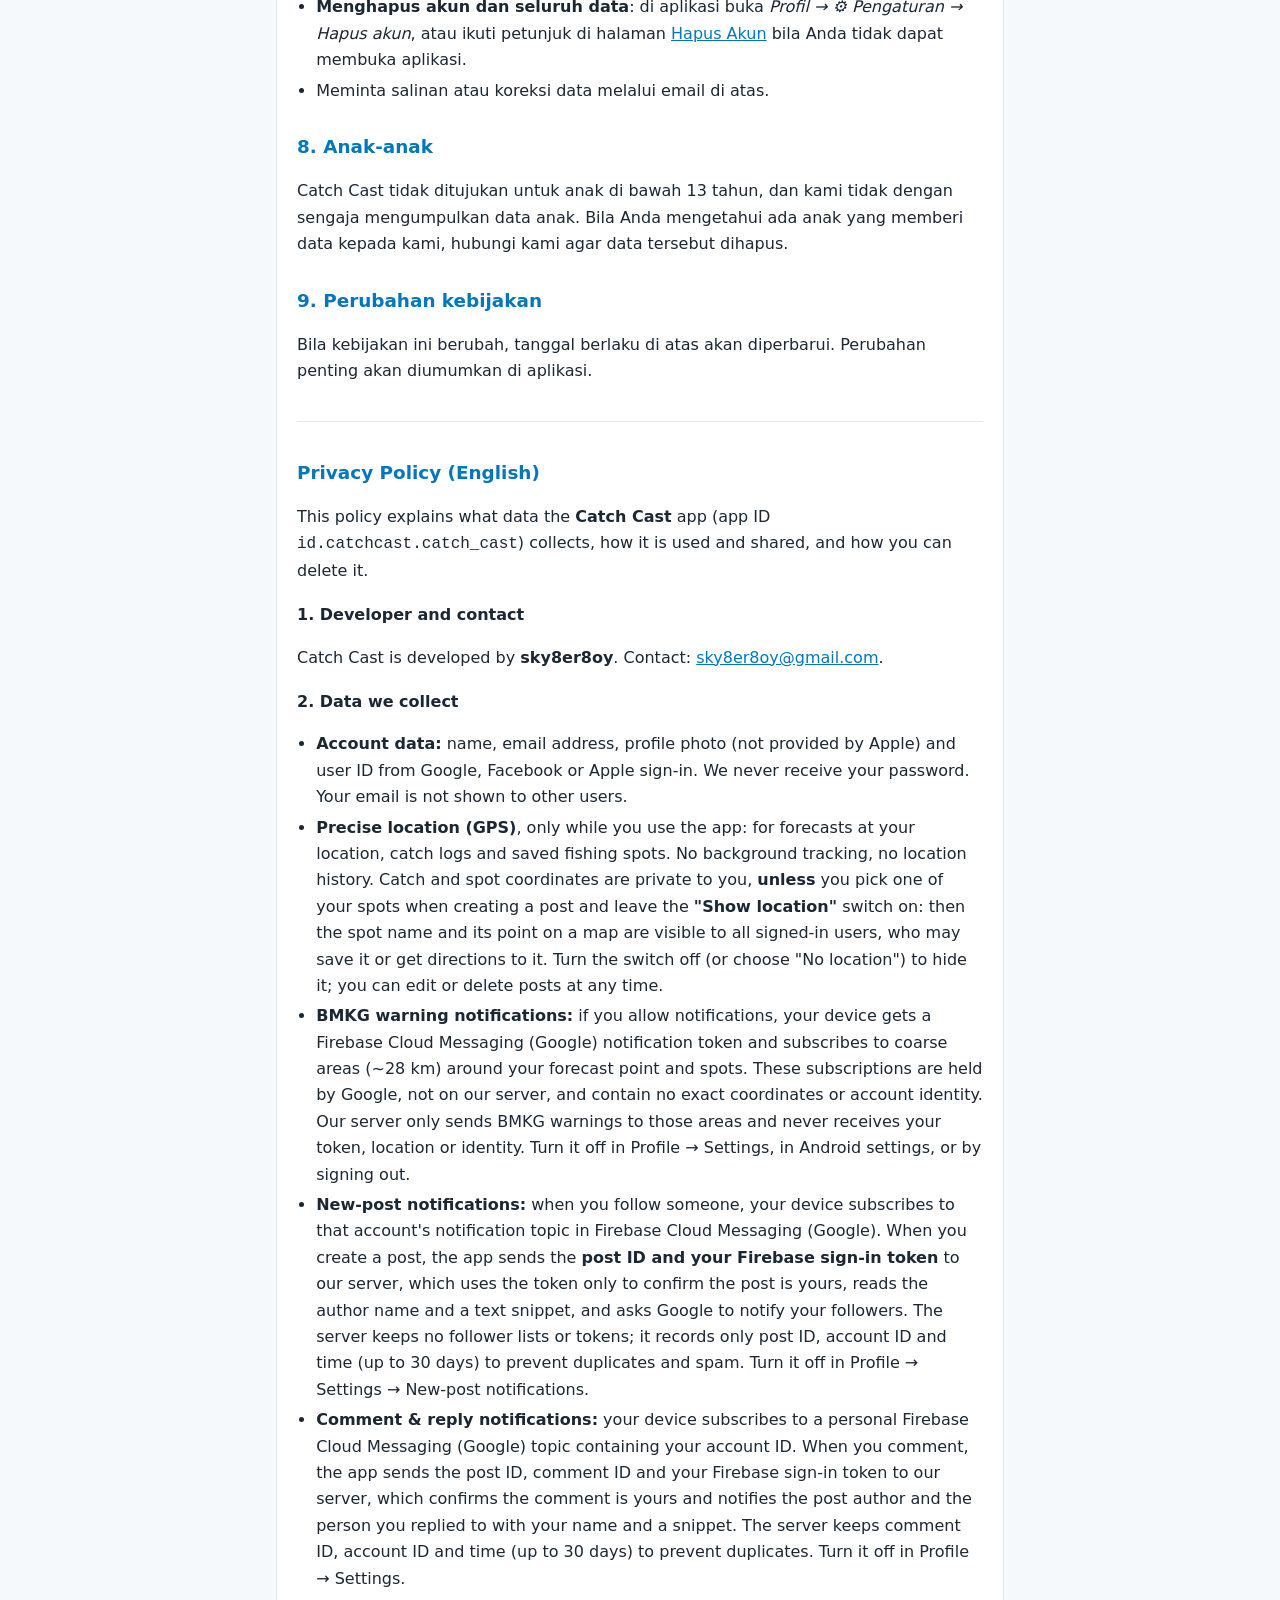
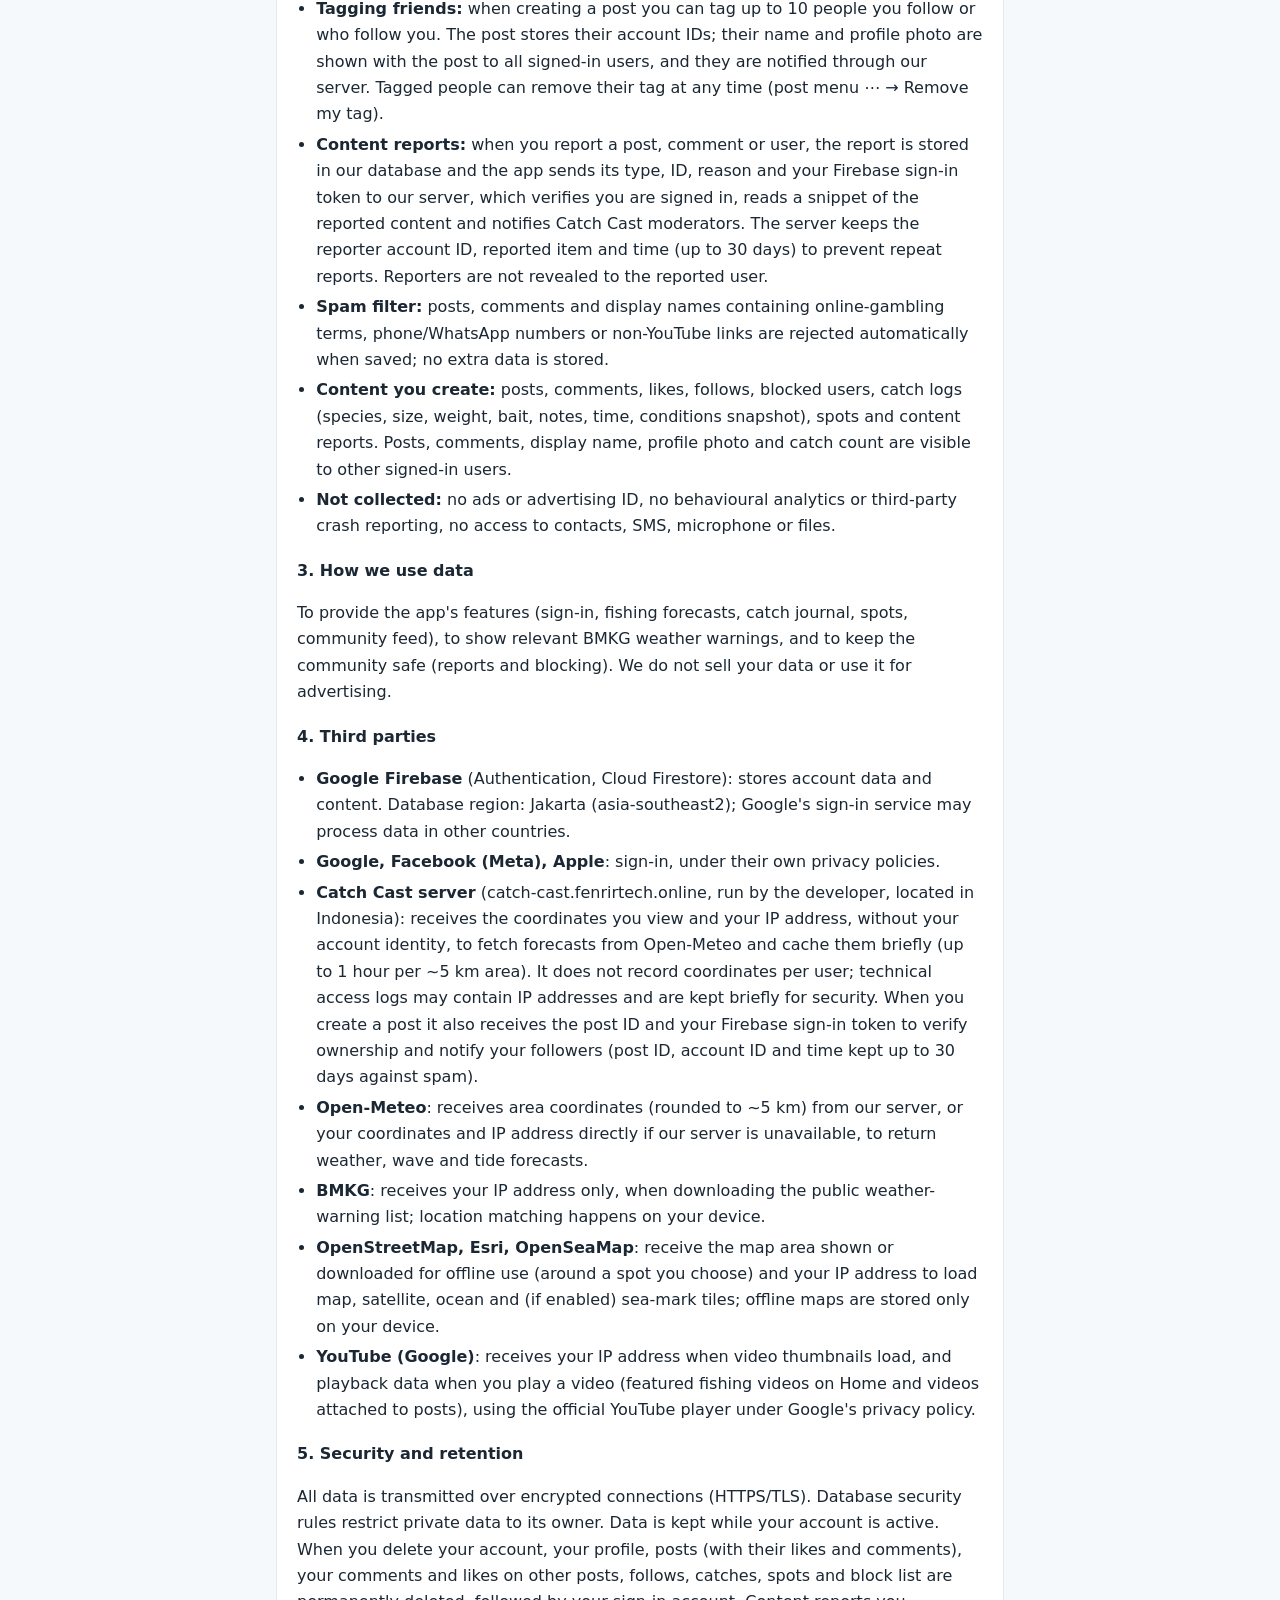
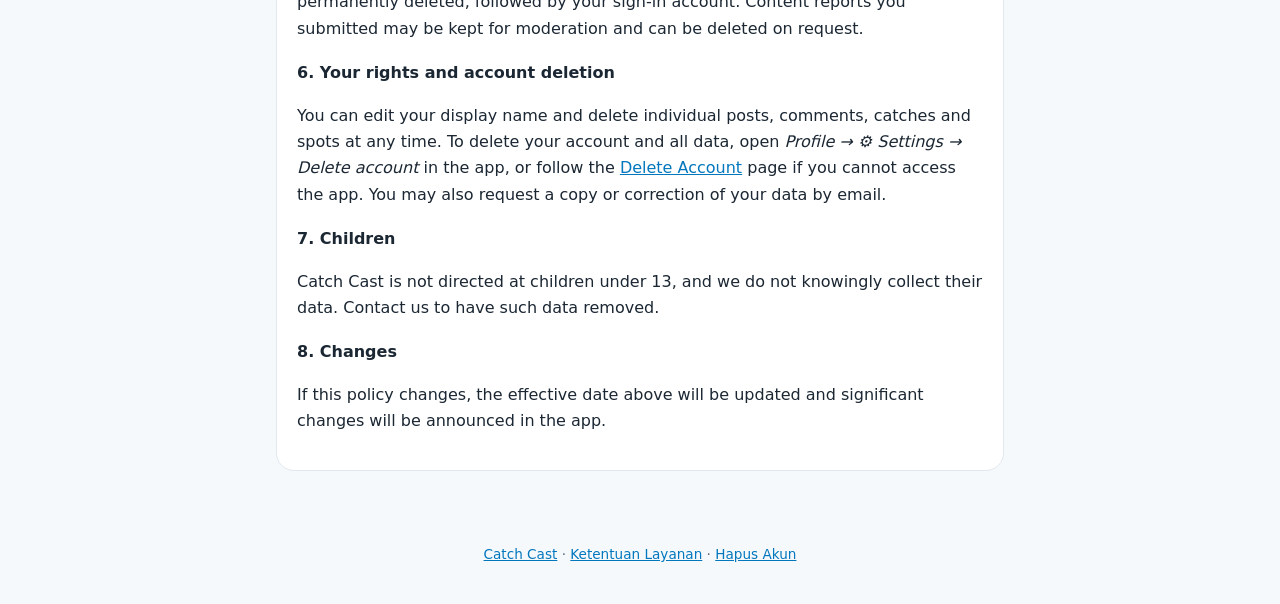
==== commit a8415581: "Kebijakan privasi rev. 6: menandai teman Co-Authored-By: Claude Opus 5.5 <noreply@anthropic.com>" ====
--- a/privacy/index.html
+++ b/privacy/index.html
@@ -21,7 +21,7 @@
 <main class="wrap">
 <div class="card">
 <div class="lang"><a href="#id">Bahasa Indonesia</a><a href="#en">English</a></div>
-<p class="meta">Berlaku sejak 21 November 2026 (rev. 5) · Effective 21 November 2026 (rev. 5)</p>
+<p class="meta">Berlaku sejak 21 November 2026 (rev. 6) · Effective 21 November 2026 (rev. 6)</p>
 
 <section id="id">
 <p>Kebijakan ini menjelaskan data apa yang dikumpulkan aplikasi <strong>Catch Cast</strong> (ID aplikasi <code>id.catchcast.catch_cast</code>), untuk apa data itu dipakai, kepada siapa data dibagikan, dan bagaimana Anda dapat menghapusnya.</p>
@@ -47,7 +47,8 @@
   <li>Jika notifikasi diizinkan, perangkat Anda mendapat <strong>token notifikasi</strong> dari Firebase Cloud Messaging (Google) dan berlangganan <strong>area kasar berukuran sekitar 28 km</strong> di sekitar titik prakiraan dan spot Anda. Langganan ini disimpan oleh Google, bukan di server kami, dan tidak memuat koordinat persis maupun identitas akun Anda.</li>
   <li>Server kami hanya mengirim peringatan BMKG ke area tersebut; server tidak menerima token, lokasi, atau identitas Anda. Matikan kapan saja di Profil → Pengaturan → Notifikasi peringatan BMKG, atau di pengaturan Android. Keluar akun juga menghentikan langganan.</li>
   <li><strong>Notifikasi post baru:</strong> bila Anda mengikuti seorang pemancing, perangkat Anda berlangganan topik notifikasi akun tersebut di Firebase Cloud Messaging (Google). Saat Anda membuat post, aplikasi mengirim <strong>ID post dan token login Firebase</strong> Anda ke server kami. Server memakai token itu hanya untuk memastikan post tersebut memang milik Anda, membaca nama penulis dan cuplikan teks post, lalu meminta Google mengirim notifikasi ke pengikut Anda. Server tidak menyimpan daftar pengikut maupun token; yang dicatat hanya ID post, ID akun, dan waktu (maksimal 30 hari) untuk mencegah notifikasi ganda dan spam. Matikan kapan saja di Profil → Pengaturan → Notifikasi post baru.</li>
-  <li><strong>Notifikasi komentar &amp; balasan:</strong> perangkat Anda berlangganan topik notifikasi pribadi yang berisi ID akun Anda di Firebase Cloud Messaging (Google). Saat Anda berkomentar, aplikasi mengirim ID post, ID komentar, dan token login Firebase Anda ke server kami. Server memastikan komentar itu milik Anda, lalu mengirim notifikasi berisi nama Anda dan cuplikan komentar ke penulis post dan ke orang yang Anda balas. Server mencatat ID komentar, ID akun, dan waktu (maksimal 30 hari) untuk mencegah notifikasi ganda. Matikan di Profil → Pengaturan → Notifikasi komentar &amp; balasan.</li>
+  <li><strong>Notifikasi komentar &amp; balasan:</strong> perangkat Anda berlangganan topik notifikasi pribadi yang berisi ID akun Anda di Firebase Cloud Messaging (Google). Saat Anda berkomentar, aplikasi mengirim ID post, ID komentar, dan token login Firebase Anda ke server kami. Server memastikan komentar itu milik Anda, lalu mengirim notifikasi berisi nama Anda dan cuplikan komentar ke penulis post dan ke orang yang Anda balas. Server mencatat ID komentar, ID akun, dan waktu (maksimal 30 hari) untuk mencegah notifikasi ganda. Matikan di Profil → Pengaturan → Notifikasi komentar, balasan &amp; tanda.</li>
+  <li><strong>Menandai teman:</strong> saat membuat post Anda dapat menandai hingga 10 orang yang Anda ikuti atau yang mengikuti Anda. Post menyimpan ID akun mereka; nama dan foto profil mereka ditampilkan bersama post kepada semua pengguna yang masuk, dan mereka menerima notifikasi melalui server kami. Orang yang ditandai dapat menghapus tanda dirinya kapan saja (menu ⋯ pada post → Hapus tanda saya).</li>
   <li><strong>Laporan konten:</strong> saat Anda melaporkan post, komentar, atau pengguna, laporan disimpan di database kami, lalu aplikasi mengirim jenis, ID, dan alasan laporan beserta token login Firebase Anda ke server kami. Server memakai token itu untuk memastikan pelapor masuk akun, membaca cuplikan konten yang dilaporkan, dan mengirim notifikasi ke moderator Catch Cast. Server mencatat ID akun pelapor, konten yang dilaporkan, dan waktu (maksimal 30 hari) untuk mencegah laporan berulang. Identitas pelapor tidak diberitahukan kepada pengguna yang dilaporkan.</li>
   <li><strong>Penyaring spam:</strong> post, komentar, dan nama tampilan yang berisi kata judi online, nomor HP/WA, atau tautan selain YouTube ditolak otomatis. Pemeriksaan ini terjadi saat data disimpan dan tidak menyimpan data tambahan.</li>
 </ul>
@@ -127,6 +128,7 @@
   <li><strong>BMKG warning notifications:</strong> if you allow notifications, your device gets a Firebase Cloud Messaging (Google) notification token and subscribes to coarse areas (~28 km) around your forecast point and spots. These subscriptions are held by Google, not on our server, and contain no exact coordinates or account identity. Our server only sends BMKG warnings to those areas and never receives your token, location or identity. Turn it off in Profile → Settings, in Android settings, or by signing out.</li>
   <li><strong>New-post notifications:</strong> when you follow someone, your device subscribes to that account's notification topic in Firebase Cloud Messaging (Google). When you create a post, the app sends the <strong>post ID and your Firebase sign-in token</strong> to our server, which uses the token only to confirm the post is yours, reads the author name and a text snippet, and asks Google to notify your followers. The server keeps no follower lists or tokens; it records only post ID, account ID and time (up to 30 days) to prevent duplicates and spam. Turn it off in Profile → Settings → New-post notifications.</li>
   <li><strong>Comment &amp; reply notifications:</strong> your device subscribes to a personal Firebase Cloud Messaging (Google) topic containing your account ID. When you comment, the app sends the post ID, comment ID and your Firebase sign-in token to our server, which confirms the comment is yours and notifies the post author and the person you replied to with your name and a snippet. The server keeps comment ID, account ID and time (up to 30 days) to prevent duplicates. Turn it off in Profile → Settings.</li>
+  <li><strong>Tagging friends:</strong> when creating a post you can tag up to 10 people you follow or who follow you. The post stores their account IDs; their name and profile photo are shown with the post to all signed-in users, and they are notified through our server. Tagged people can remove their tag at any time (post menu ⋯ → Remove my tag).</li>
   <li><strong>Content reports:</strong> when you report a post, comment or user, the report is stored in our database and the app sends its type, ID, reason and your Firebase sign-in token to our server, which verifies you are signed in, reads a snippet of the reported content and notifies Catch Cast moderators. The server keeps the reporter account ID, reported item and time (up to 30 days) to prevent repeat reports. Reporters are not revealed to the reported user.</li>
   <li><strong>Spam filter:</strong> posts, comments and display names containing online-gambling terms, phone/WhatsApp numbers or non-YouTube links are rejected automatically when saved; no extra data is stored.</li>
   <li><strong>Content you create:</strong> posts, comments, likes, follows, blocked users, catch logs (species, size, weight, bait, notes, time, conditions snapshot), spots and content reports. Posts, comments, display name, profile photo and catch count are visible to other signed-in users.</li>
